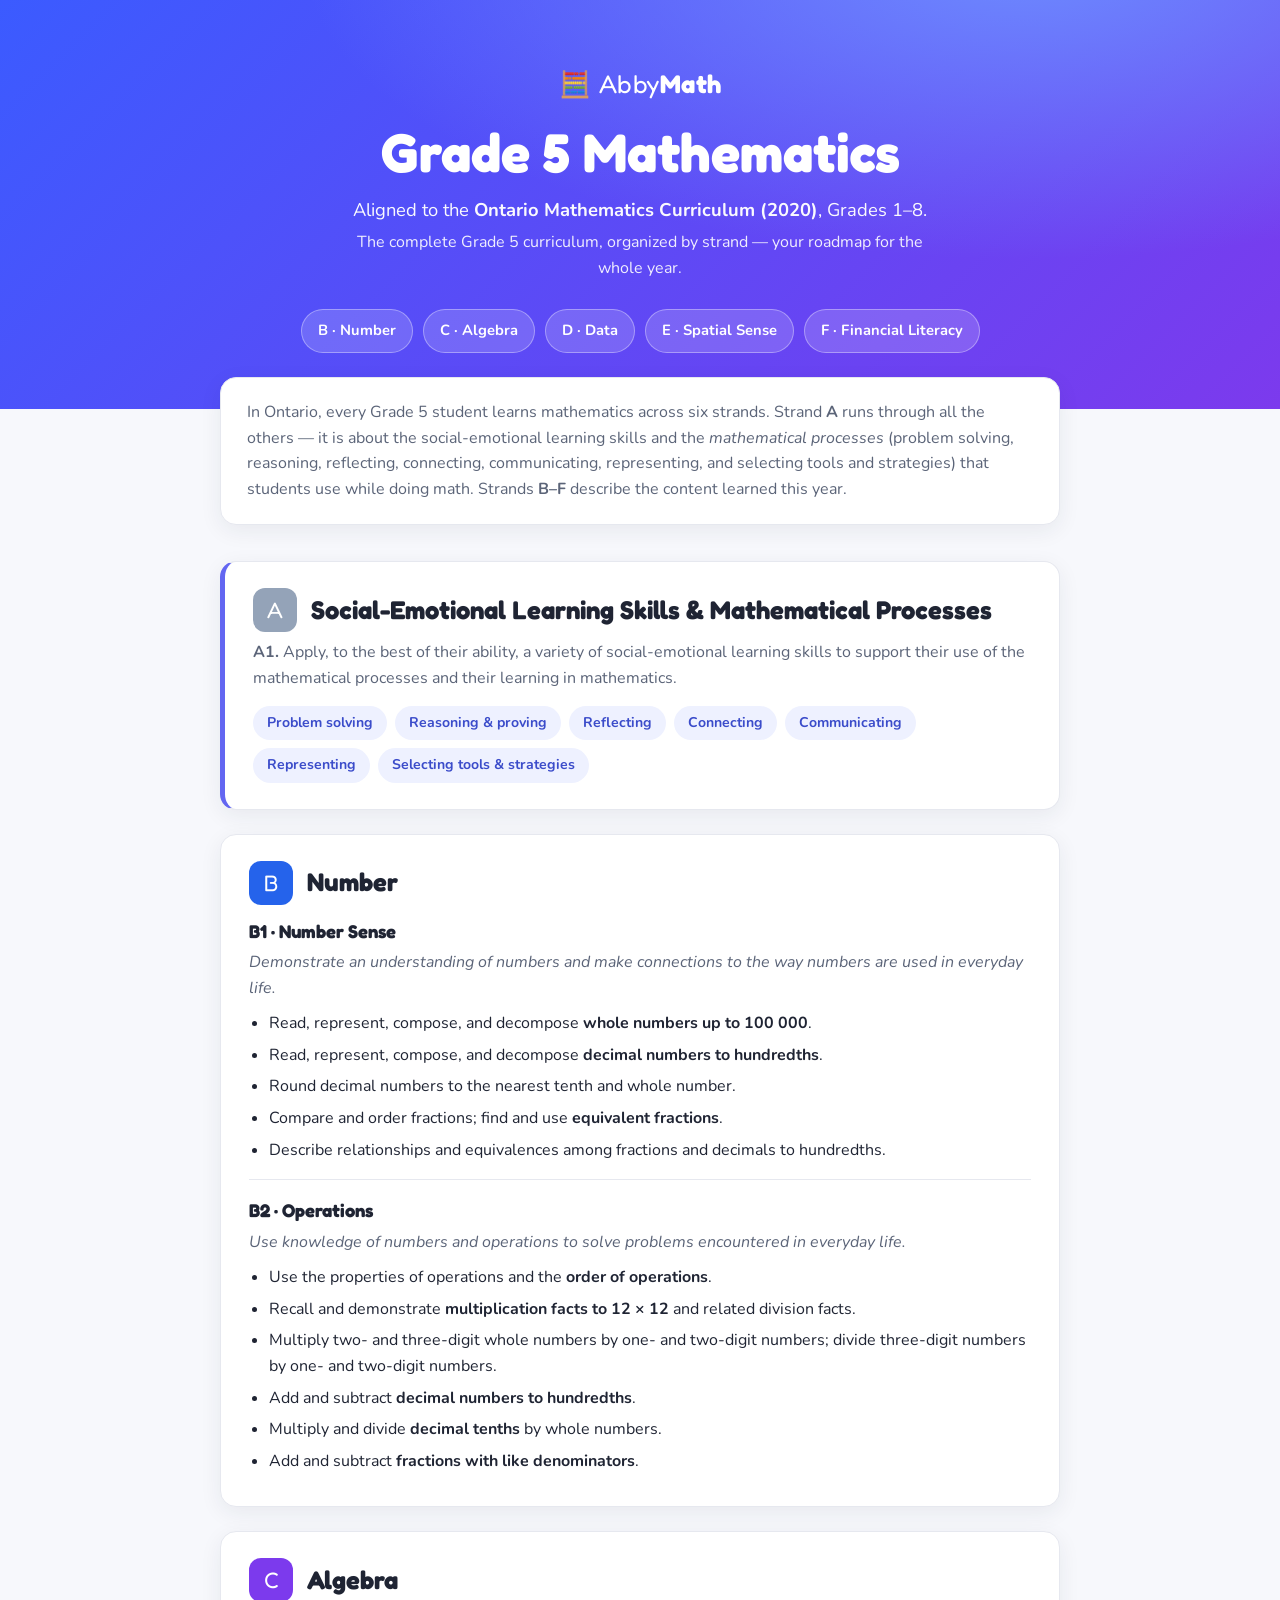
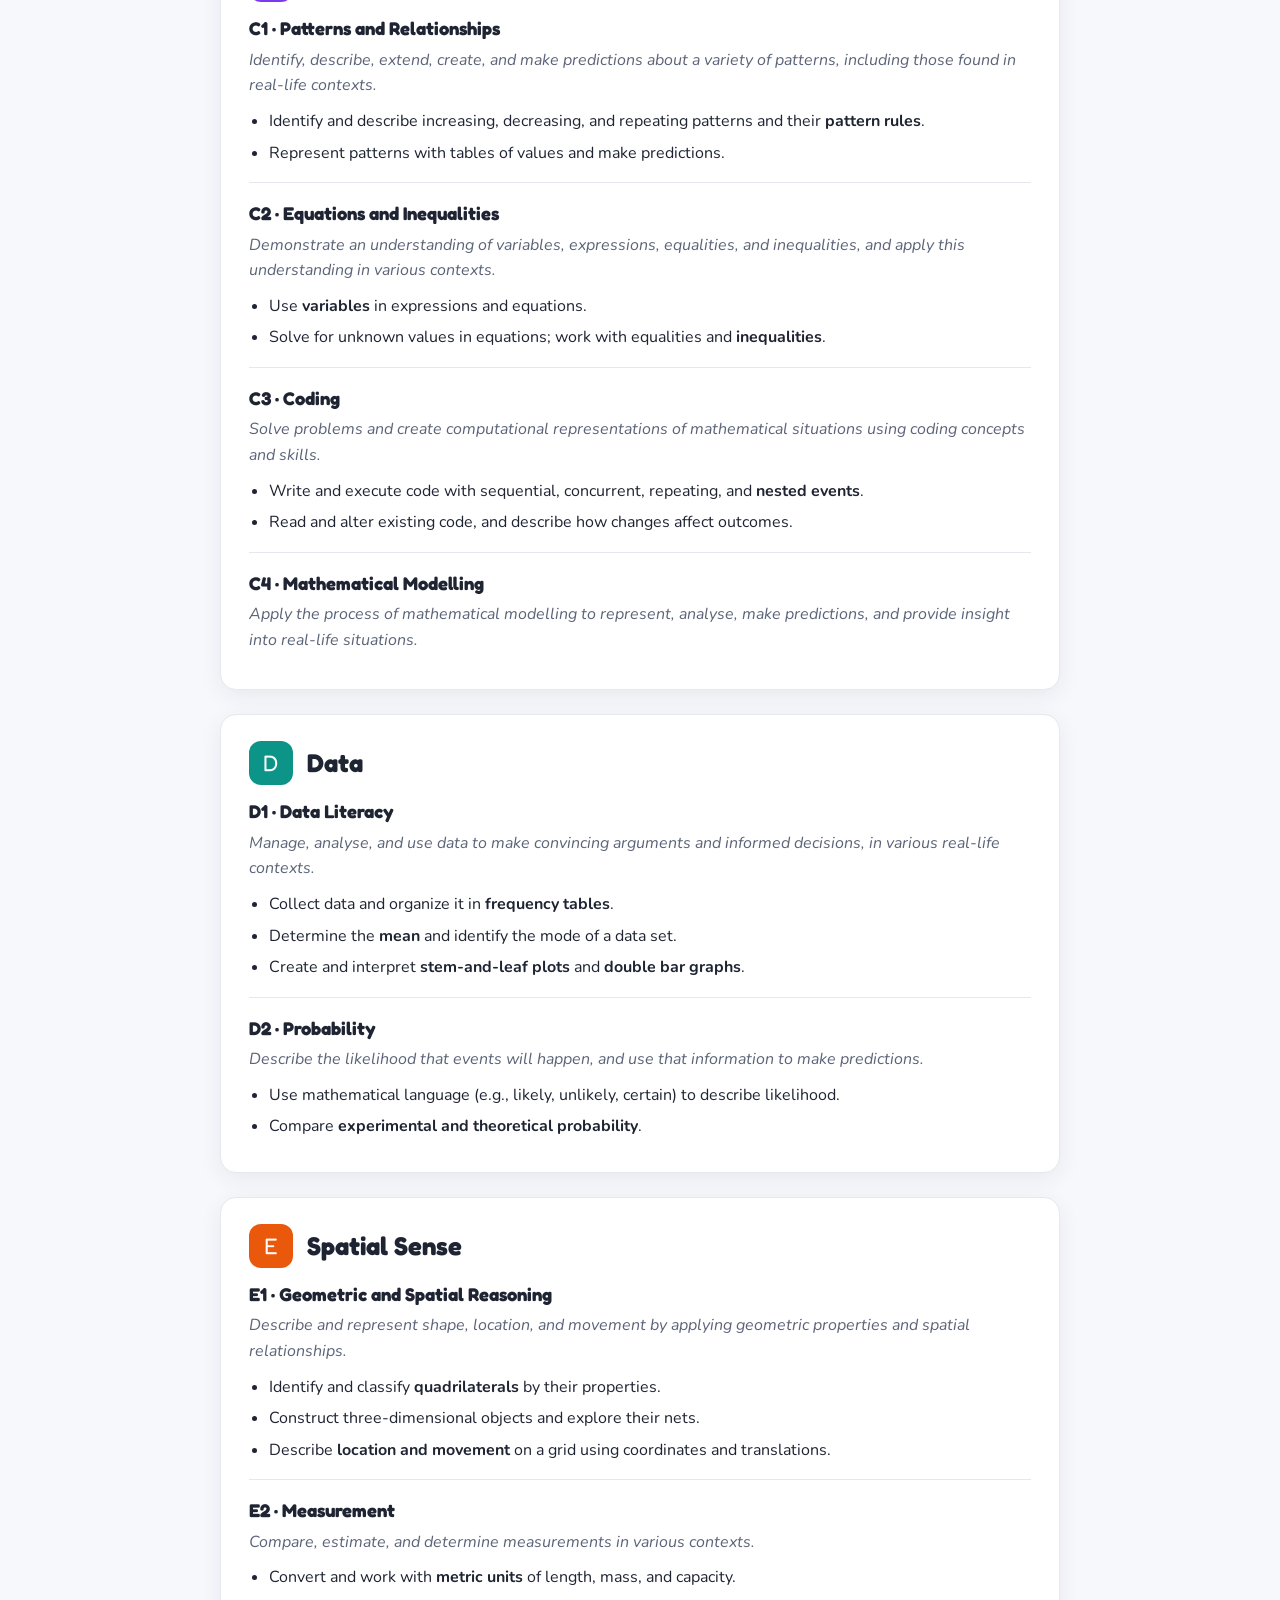
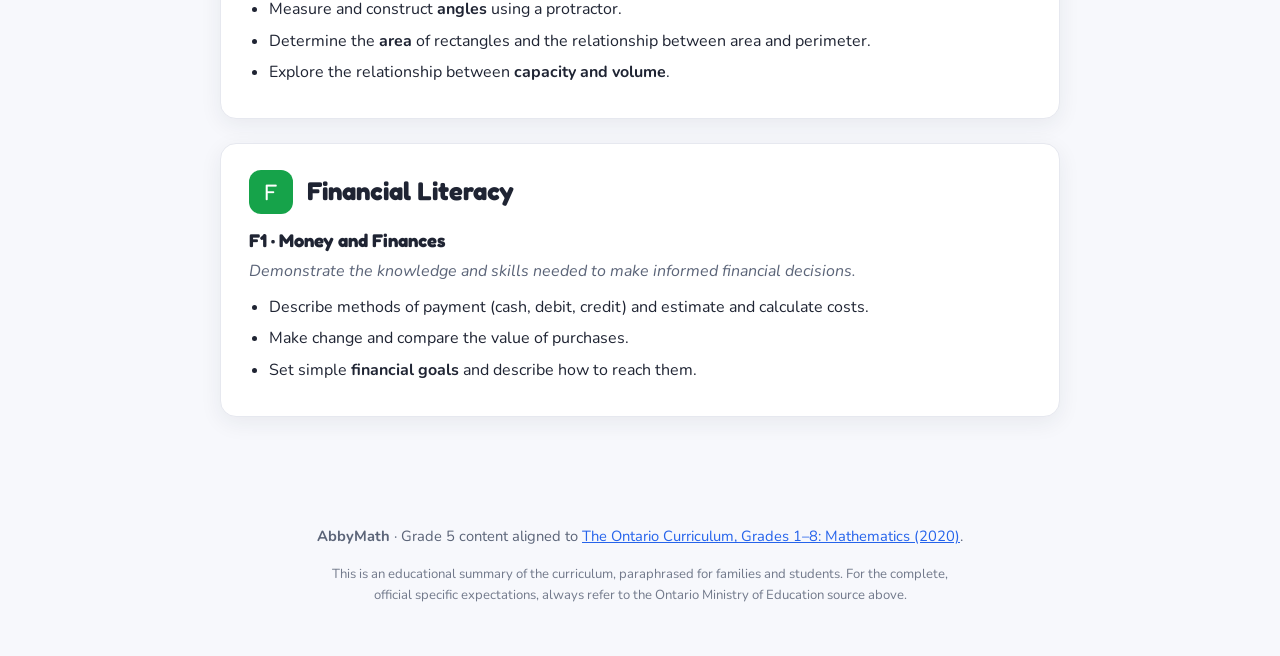
==== index.html @ 1529d81f "AbbyMath: Ontario Grade 5 math curriculum splash page Co-Authored-By: Claude Opus 4.8 <noreply@anthr" ====
<!DOCTYPE html>
<html lang="en">
<head>
  <meta charset="UTF-8" />
  <meta name="viewport" content="width=device-width, initial-scale=1.0" />
  <title>AbbyMath — Ontario Grade 5 Mathematics</title>
  <meta name="description" content="AbbyMath: a Grade 5 math site aligned to the Ontario 2020 Mathematics curriculum. Explore the full curriculum by strand: Number, Algebra, Data, Spatial Sense, and Financial Literacy." />
  <link rel="preconnect" href="https://fonts.googleapis.com" />
  <link rel="preconnect" href="https://fonts.gstatic.com" crossorigin />
  <link href="https://fonts.googleapis.com/css2?family=Fredoka:wght@500;600;700&family=Nunito:wght@400;600;700&display=swap" rel="stylesheet" />
  <link rel="stylesheet" href="styles.css" />
</head>
<body>
  <header class="hero">
    <div class="hero-inner">
      <div class="logo">🧮 <span>Abby<strong>Math</strong></span></div>
      <h1>Grade 5 Mathematics</h1>
      <p class="tagline">Aligned to the <strong>Ontario Mathematics Curriculum (2020)</strong>, Grades 1–8.</p>
      <p class="subtag">The complete Grade 5 curriculum, organized by strand — your roadmap for the whole year.</p>
      <nav class="strand-nav" aria-label="Curriculum strands">
        <a href="#strand-b">B · Number</a>
        <a href="#strand-c">C · Algebra</a>
        <a href="#strand-d">D · Data</a>
        <a href="#strand-e">E · Spatial Sense</a>
        <a href="#strand-f">F · Financial Literacy</a>
      </nav>
    </div>
  </header>

  <main class="container">
    <section class="intro">
      <p>
        In Ontario, every Grade 5 student learns mathematics across six strands. Strand <strong>A</strong>
        runs through all the others — it is about the social-emotional learning skills and the
        <em>mathematical processes</em> (problem solving, reasoning, reflecting, connecting, communicating,
        representing, and selecting tools and strategies) that students use while doing math. Strands
        <strong>B–F</strong> describe the content learned this year.
      </p>
    </section>

    <!-- Strand A -->
    <section class="strand strand-a" id="strand-a">
      <div class="strand-head">
        <span class="badge">A</span>
        <h2>Social-Emotional Learning Skills &amp; Mathematical Processes</h2>
      </div>
      <p class="strand-overview">
        <strong>A1.</strong> Apply, to the best of their ability, a variety of social-emotional learning skills
        to support their use of the mathematical processes and their learning in mathematics.
      </p>
      <ul class="chips">
        <li>Problem solving</li>
        <li>Reasoning &amp; proving</li>
        <li>Reflecting</li>
        <li>Connecting</li>
        <li>Communicating</li>
        <li>Representing</li>
        <li>Selecting tools &amp; strategies</li>
      </ul>
    </section>

    <!-- Strand B: Number -->
    <section class="strand" id="strand-b">
      <div class="strand-head">
        <span class="badge badge-b">B</span>
        <h2>Number</h2>
      </div>

      <article class="substrand">
        <h3>B1 · Number Sense</h3>
        <p class="overall">Demonstrate an understanding of numbers and make connections to the way numbers are used in everyday life.</p>
        <ul>
          <li>Read, represent, compose, and decompose <strong>whole numbers up to 100&nbsp;000</strong>.</li>
          <li>Read, represent, compose, and decompose <strong>decimal numbers to hundredths</strong>.</li>
          <li>Round decimal numbers to the nearest tenth and whole number.</li>
          <li>Compare and order fractions; find and use <strong>equivalent fractions</strong>.</li>
          <li>Describe relationships and equivalences among fractions and decimals to hundredths.</li>
        </ul>
      </article>

      <article class="substrand">
        <h3>B2 · Operations</h3>
        <p class="overall">Use knowledge of numbers and operations to solve problems encountered in everyday life.</p>
        <ul>
          <li>Use the properties of operations and the <strong>order of operations</strong>.</li>
          <li>Recall and demonstrate <strong>multiplication facts to 12 × 12</strong> and related division facts.</li>
          <li>Multiply two- and three-digit whole numbers by one- and two-digit numbers; divide three-digit numbers by one- and two-digit numbers.</li>
          <li>Add and subtract <strong>decimal numbers to hundredths</strong>.</li>
          <li>Multiply and divide <strong>decimal tenths</strong> by whole numbers.</li>
          <li>Add and subtract <strong>fractions with like denominators</strong>.</li>
        </ul>
      </article>
    </section>

    <!-- Strand C: Algebra -->
    <section class="strand" id="strand-c">
      <div class="strand-head">
        <span class="badge badge-c">C</span>
        <h2>Algebra</h2>
      </div>

      <article class="substrand">
        <h3>C1 · Patterns and Relationships</h3>
        <p class="overall">Identify, describe, extend, create, and make predictions about a variety of patterns, including those found in real-life contexts.</p>
        <ul>
          <li>Identify and describe increasing, decreasing, and repeating patterns and their <strong>pattern rules</strong>.</li>
          <li>Represent patterns with tables of values and make predictions.</li>
        </ul>
      </article>

      <article class="substrand">
        <h3>C2 · Equations and Inequalities</h3>
        <p class="overall">Demonstrate an understanding of variables, expressions, equalities, and inequalities, and apply this understanding in various contexts.</p>
        <ul>
          <li>Use <strong>variables</strong> in expressions and equations.</li>
          <li>Solve for unknown values in equations; work with equalities and <strong>inequalities</strong>.</li>
        </ul>
      </article>

      <article class="substrand">
        <h3>C3 · Coding</h3>
        <p class="overall">Solve problems and create computational representations of mathematical situations using coding concepts and skills.</p>
        <ul>
          <li>Write and execute code with sequential, concurrent, repeating, and <strong>nested events</strong>.</li>
          <li>Read and alter existing code, and describe how changes affect outcomes.</li>
        </ul>
      </article>

      <article class="substrand">
        <h3>C4 · Mathematical Modelling</h3>
        <p class="overall">Apply the process of mathematical modelling to represent, analyse, make predictions, and provide insight into real-life situations.</p>
      </article>
    </section>

    <!-- Strand D: Data -->
    <section class="strand" id="strand-d">
      <div class="strand-head">
        <span class="badge badge-d">D</span>
        <h2>Data</h2>
      </div>

      <article class="substrand">
        <h3>D1 · Data Literacy</h3>
        <p class="overall">Manage, analyse, and use data to make convincing arguments and informed decisions, in various real-life contexts.</p>
        <ul>
          <li>Collect data and organize it in <strong>frequency tables</strong>.</li>
          <li>Determine the <strong>mean</strong> and identify the mode of a data set.</li>
          <li>Create and interpret <strong>stem-and-leaf plots</strong> and <strong>double bar graphs</strong>.</li>
        </ul>
      </article>

      <article class="substrand">
        <h3>D2 · Probability</h3>
        <p class="overall">Describe the likelihood that events will happen, and use that information to make predictions.</p>
        <ul>
          <li>Use mathematical language (e.g., likely, unlikely, certain) to describe likelihood.</li>
          <li>Compare <strong>experimental and theoretical probability</strong>.</li>
        </ul>
      </article>
    </section>

    <!-- Strand E: Spatial Sense -->
    <section class="strand" id="strand-e">
      <div class="strand-head">
        <span class="badge badge-e">E</span>
        <h2>Spatial Sense</h2>
      </div>

      <article class="substrand">
        <h3>E1 · Geometric and Spatial Reasoning</h3>
        <p class="overall">Describe and represent shape, location, and movement by applying geometric properties and spatial relationships.</p>
        <ul>
          <li>Identify and classify <strong>quadrilaterals</strong> by their properties.</li>
          <li>Construct three-dimensional objects and explore their nets.</li>
          <li>Describe <strong>location and movement</strong> on a grid using coordinates and translations.</li>
        </ul>
      </article>

      <article class="substrand">
        <h3>E2 · Measurement</h3>
        <p class="overall">Compare, estimate, and determine measurements in various contexts.</p>
        <ul>
          <li>Convert and work with <strong>metric units</strong> of length, mass, and capacity.</li>
          <li>Measure and construct <strong>angles</strong> using a protractor.</li>
          <li>Determine the <strong>area</strong> of rectangles and the relationship between area and perimeter.</li>
          <li>Explore the relationship between <strong>capacity and volume</strong>.</li>
        </ul>
      </article>
    </section>

    <!-- Strand F: Financial Literacy -->
    <section class="strand" id="strand-f">
      <div class="strand-head">
        <span class="badge badge-f">F</span>
        <h2>Financial Literacy</h2>
      </div>

      <article class="substrand">
        <h3>F1 · Money and Finances</h3>
        <p class="overall">Demonstrate the knowledge and skills needed to make informed financial decisions.</p>
        <ul>
          <li>Describe methods of payment (cash, debit, credit) and estimate and calculate costs.</li>
          <li>Make change and compare the value of purchases.</li>
          <li>Set simple <strong>financial goals</strong> and describe how to reach them.</li>
        </ul>
      </article>
    </section>
  </main>

  <footer class="site-footer">
    <p>
      <strong>AbbyMath</strong> · Grade 5 content aligned to
      <a href="https://www.dcp.edu.gov.on.ca/en/curriculum/elementary-mathematics" target="_blank" rel="noopener">
        The Ontario Curriculum, Grades 1–8: Mathematics (2020)</a>.
    </p>
    <p class="fineprint">
      This is an educational summary of the curriculum, paraphrased for families and students. For the complete,
      official specific expectations, always refer to the Ontario Ministry of Education source above.
    </p>
  </footer>
</body>
</html>
---- styles.css ----
:root {
  --b: #2563eb;   /* Number   - blue   */
  --c: #7c3aed;   /* Algebra  - violet */
  --d: #0d9488;   /* Data     - teal   */
  --e: #ea580c;   /* Spatial  - orange */
  --f: #16a34a;   /* Finance  - green  */
  --ink: #1f2433;
  --muted: #5b6478;
  --line: #e6e8ef;
  --bg: #f7f8fc;
  --card: #ffffff;
  --shadow: 0 6px 22px rgba(31, 36, 51, 0.07);
}

* { box-sizing: border-box; }

html { scroll-behavior: smooth; }

body {
  margin: 0;
  font-family: "Nunito", system-ui, -apple-system, sans-serif;
  color: var(--ink);
  background: var(--bg);
  line-height: 1.6;
}

/* ---------- Hero ---------- */
.hero {
  background: radial-gradient(1200px 500px at 80% -10%, #6d8bff 0%, transparent 60%),
              linear-gradient(135deg, #3b5bff 0%, #7c3aed 100%);
  color: #fff;
  padding: 64px 20px 56px;
  text-align: center;
}
.hero-inner { max-width: 820px; margin: 0 auto; }
.logo {
  font-family: "Fredoka", sans-serif;
  font-size: 1.6rem;
  letter-spacing: 0.5px;
  margin-bottom: 18px;
}
.logo span strong { font-weight: 700; }
.hero h1 {
  font-family: "Fredoka", sans-serif;
  font-size: clamp(2.2rem, 6vw, 3.4rem);
  margin: 0 0 12px;
  line-height: 1.1;
}
.tagline { font-size: 1.15rem; margin: 0 0 6px; opacity: 0.97; }
.subtag { font-size: 1rem; margin: 0 auto 28px; max-width: 600px; opacity: 0.9; }

.strand-nav {
  display: flex;
  flex-wrap: wrap;
  gap: 10px;
  justify-content: center;
}
.strand-nav a {
  background: rgba(255, 255, 255, 0.16);
  border: 1px solid rgba(255, 255, 255, 0.35);
  color: #fff;
  text-decoration: none;
  padding: 9px 16px;
  border-radius: 999px;
  font-weight: 700;
  font-size: 0.92rem;
  transition: background 0.15s, transform 0.15s;
}
.strand-nav a:hover { background: rgba(255, 255, 255, 0.3); transform: translateY(-2px); }

/* ---------- Layout ---------- */
.container { max-width: 880px; margin: 0 auto; padding: 0 20px 40px; }

.intro {
  background: var(--card);
  border: 1px solid var(--line);
  border-radius: 16px;
  padding: 22px 26px;
  margin: -32px auto 36px;
  box-shadow: var(--shadow);
  position: relative;
}
.intro p { margin: 0; color: var(--muted); }

/* ---------- Strand cards ---------- */
.strand {
  background: var(--card);
  border: 1px solid var(--line);
  border-radius: 16px;
  padding: 26px 28px;
  margin-bottom: 24px;
  box-shadow: var(--shadow);
  scroll-margin-top: 20px;
}
.strand-head { display: flex; align-items: center; gap: 14px; margin-bottom: 8px; }
.strand-head h2 {
  font-family: "Fredoka", sans-serif;
  font-size: 1.6rem;
  margin: 0;
}
.badge {
  flex: 0 0 auto;
  width: 44px; height: 44px;
  display: grid; place-items: center;
  border-radius: 12px;
  font-family: "Fredoka", sans-serif;
  font-size: 1.4rem;
  color: #fff;
  background: #94a3b8;
}
.badge-b { background: var(--b); }
.badge-c { background: var(--c); }
.badge-d { background: var(--d); }
.badge-e { background: var(--e); }
.badge-f { background: var(--f); }

.strand-overview { color: var(--muted); margin: 6px 0 14px; }

.substrand {
  border-top: 1px solid var(--line);
  padding-top: 16px;
  margin-top: 16px;
}
.substrand:first-of-type { border-top: none; padding-top: 4px; margin-top: 8px; }
.substrand h3 {
  font-family: "Fredoka", sans-serif;
  font-size: 1.15rem;
  margin: 0 0 4px;
  color: var(--ink);
}
.substrand .overall { color: var(--muted); font-style: italic; margin: 0 0 10px; }
.substrand ul { margin: 0; padding-left: 20px; }
.substrand li { margin-bottom: 6px; }

/* SEL chips */
.chips { list-style: none; display: flex; flex-wrap: wrap; gap: 8px; padding: 0; margin: 12px 0 0; }
.chips li {
  background: #eef1ff;
  color: #3b4cca;
  border-radius: 999px;
  padding: 6px 14px;
  font-weight: 700;
  font-size: 0.88rem;
}
.strand-a { border-left: 5px solid #6366f1; }

/* ---------- Footer ---------- */
.site-footer {
  text-align: center;
  padding: 30px 20px 50px;
  color: var(--muted);
  font-size: 0.92rem;
}
.site-footer a { color: var(--b); }
.fineprint { font-size: 0.82rem; max-width: 620px; margin: 8px auto 0; opacity: 0.85; }

@media (max-width: 560px) {
  .strand, .intro { padding: 20px; }
  .strand-head h2 { font-size: 1.35rem; }
}
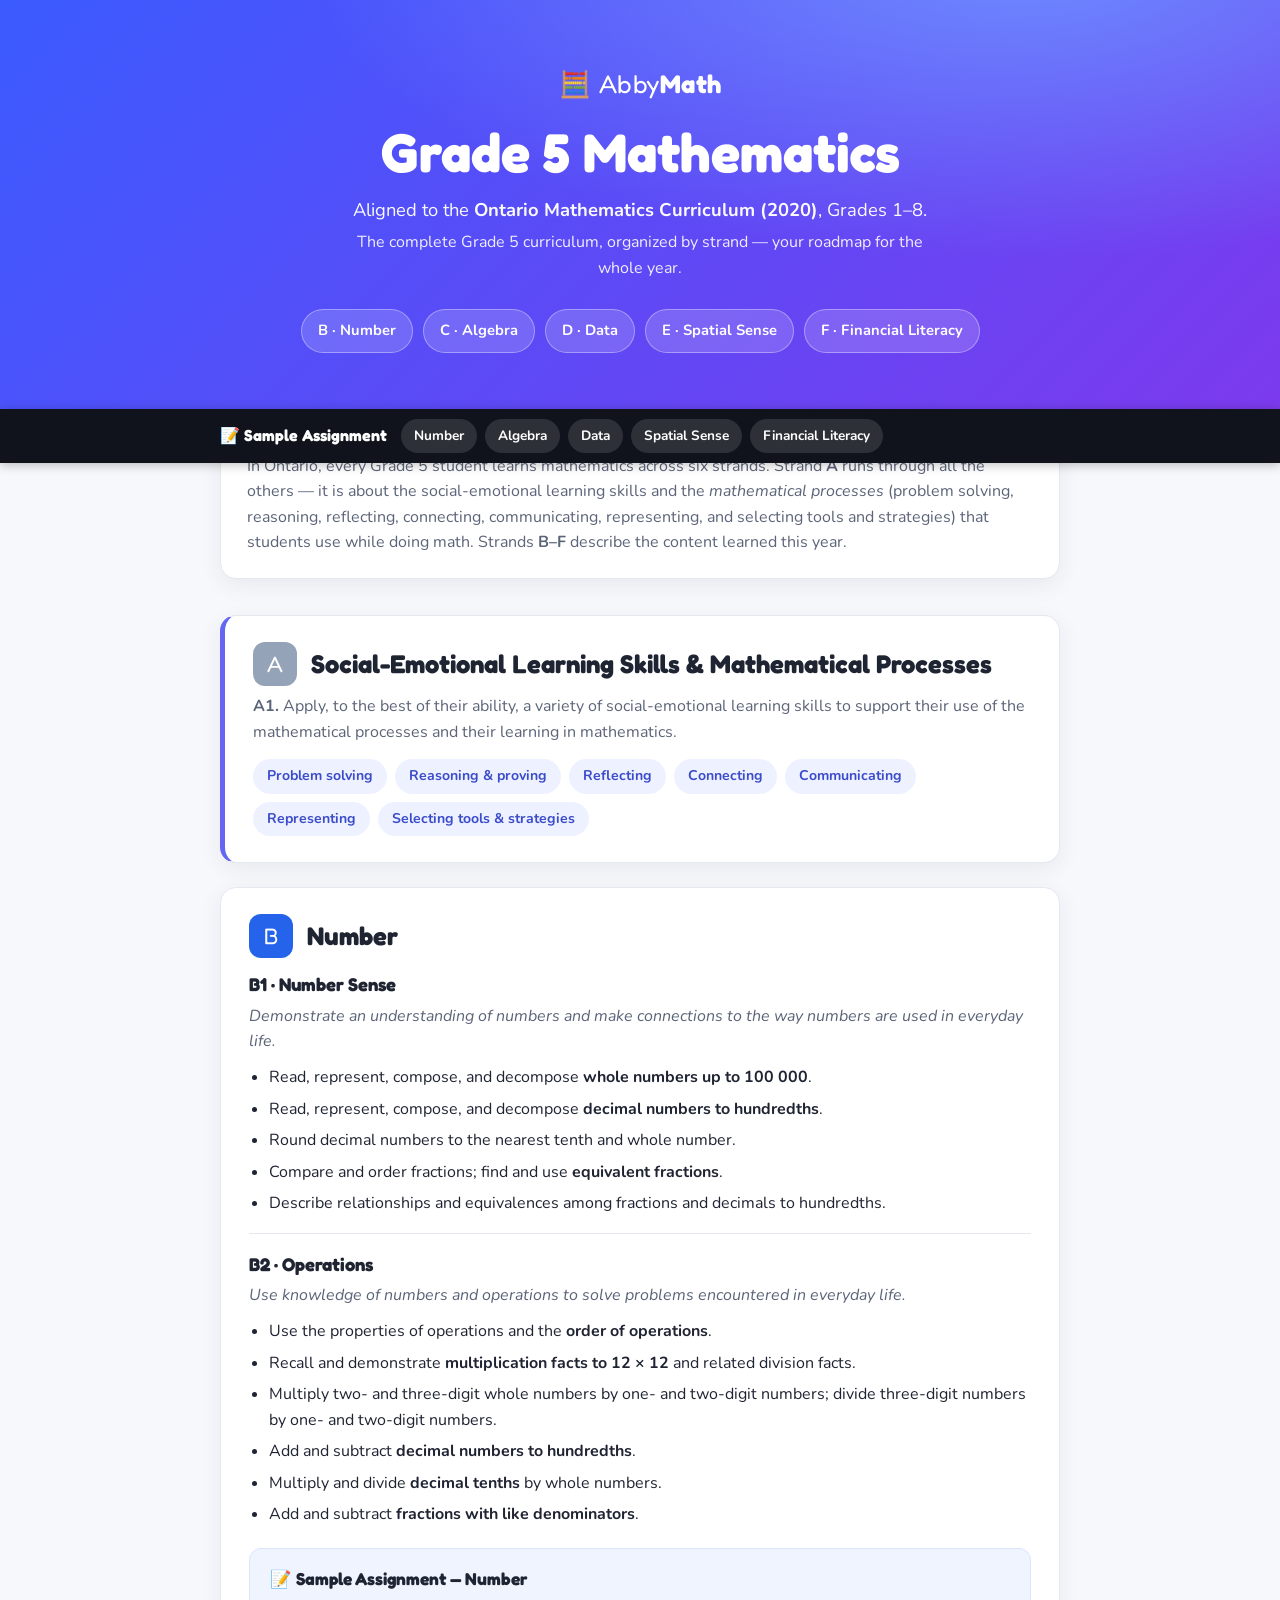
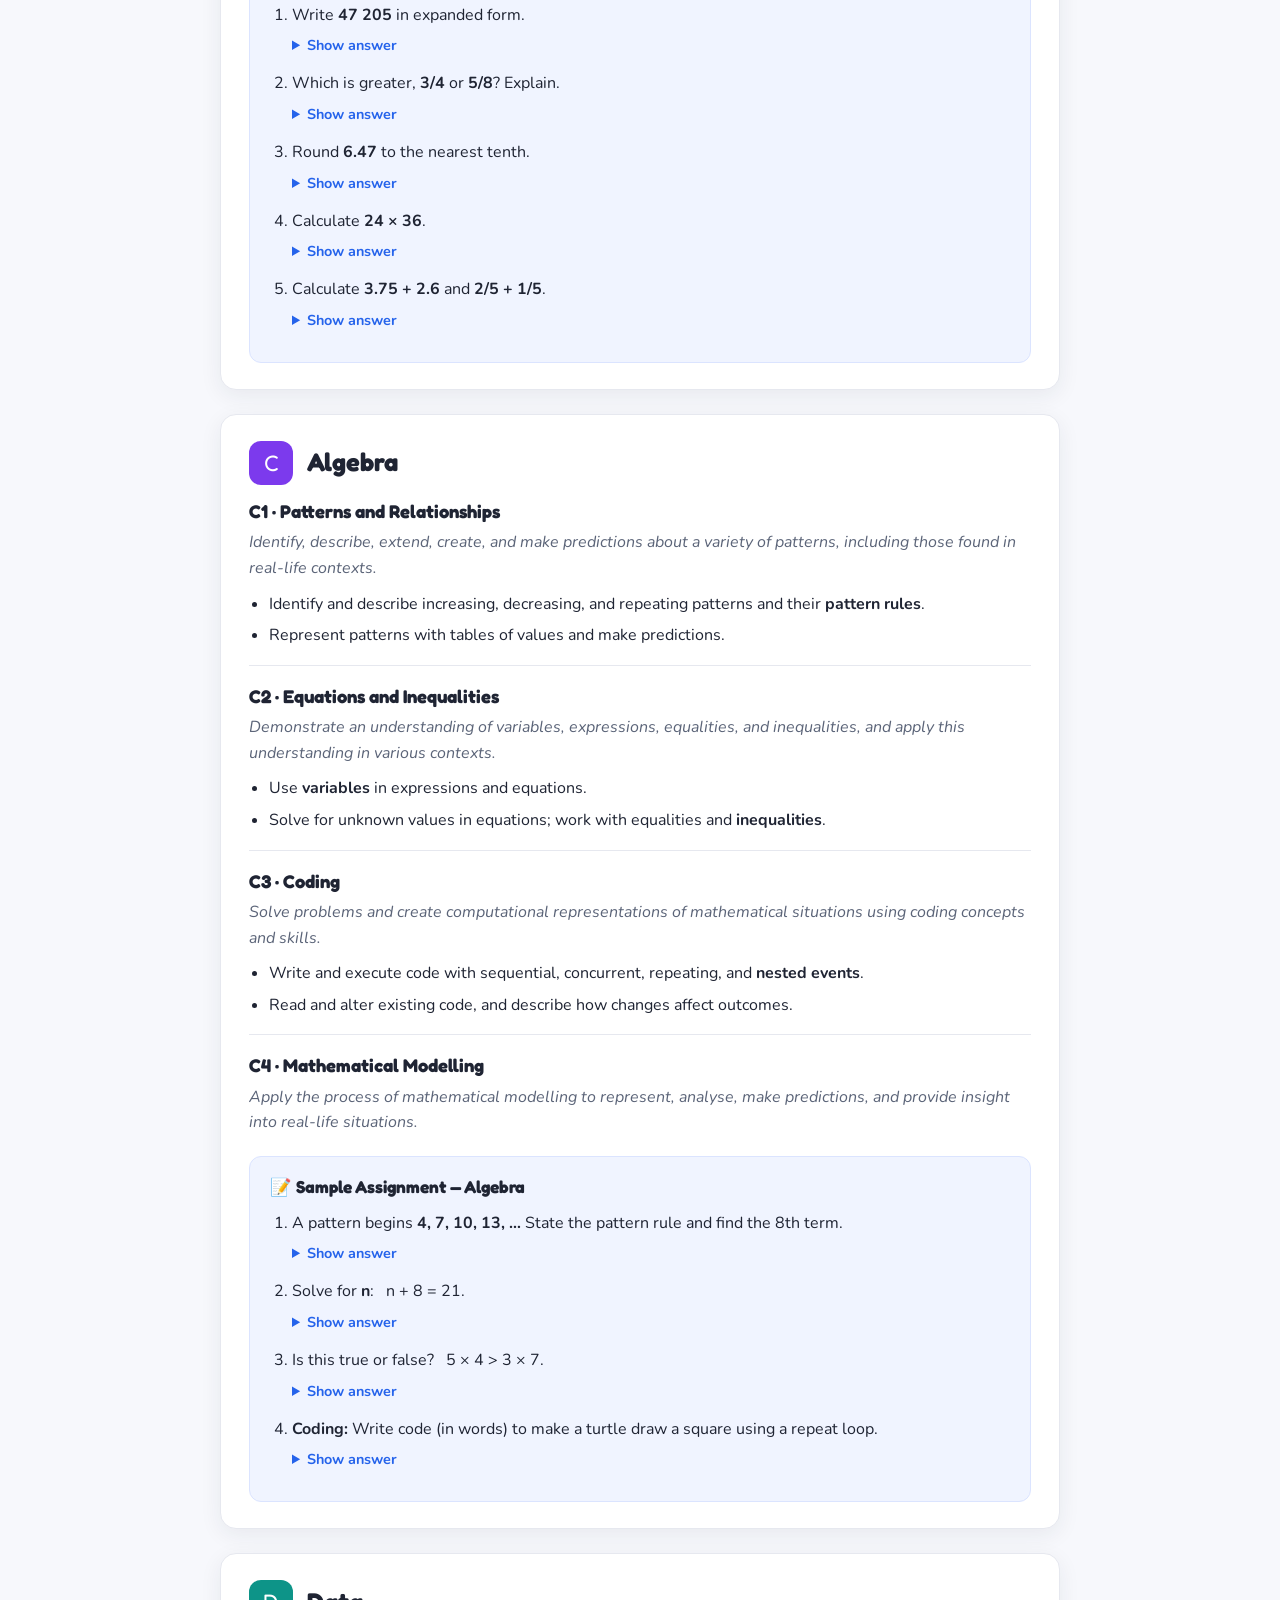
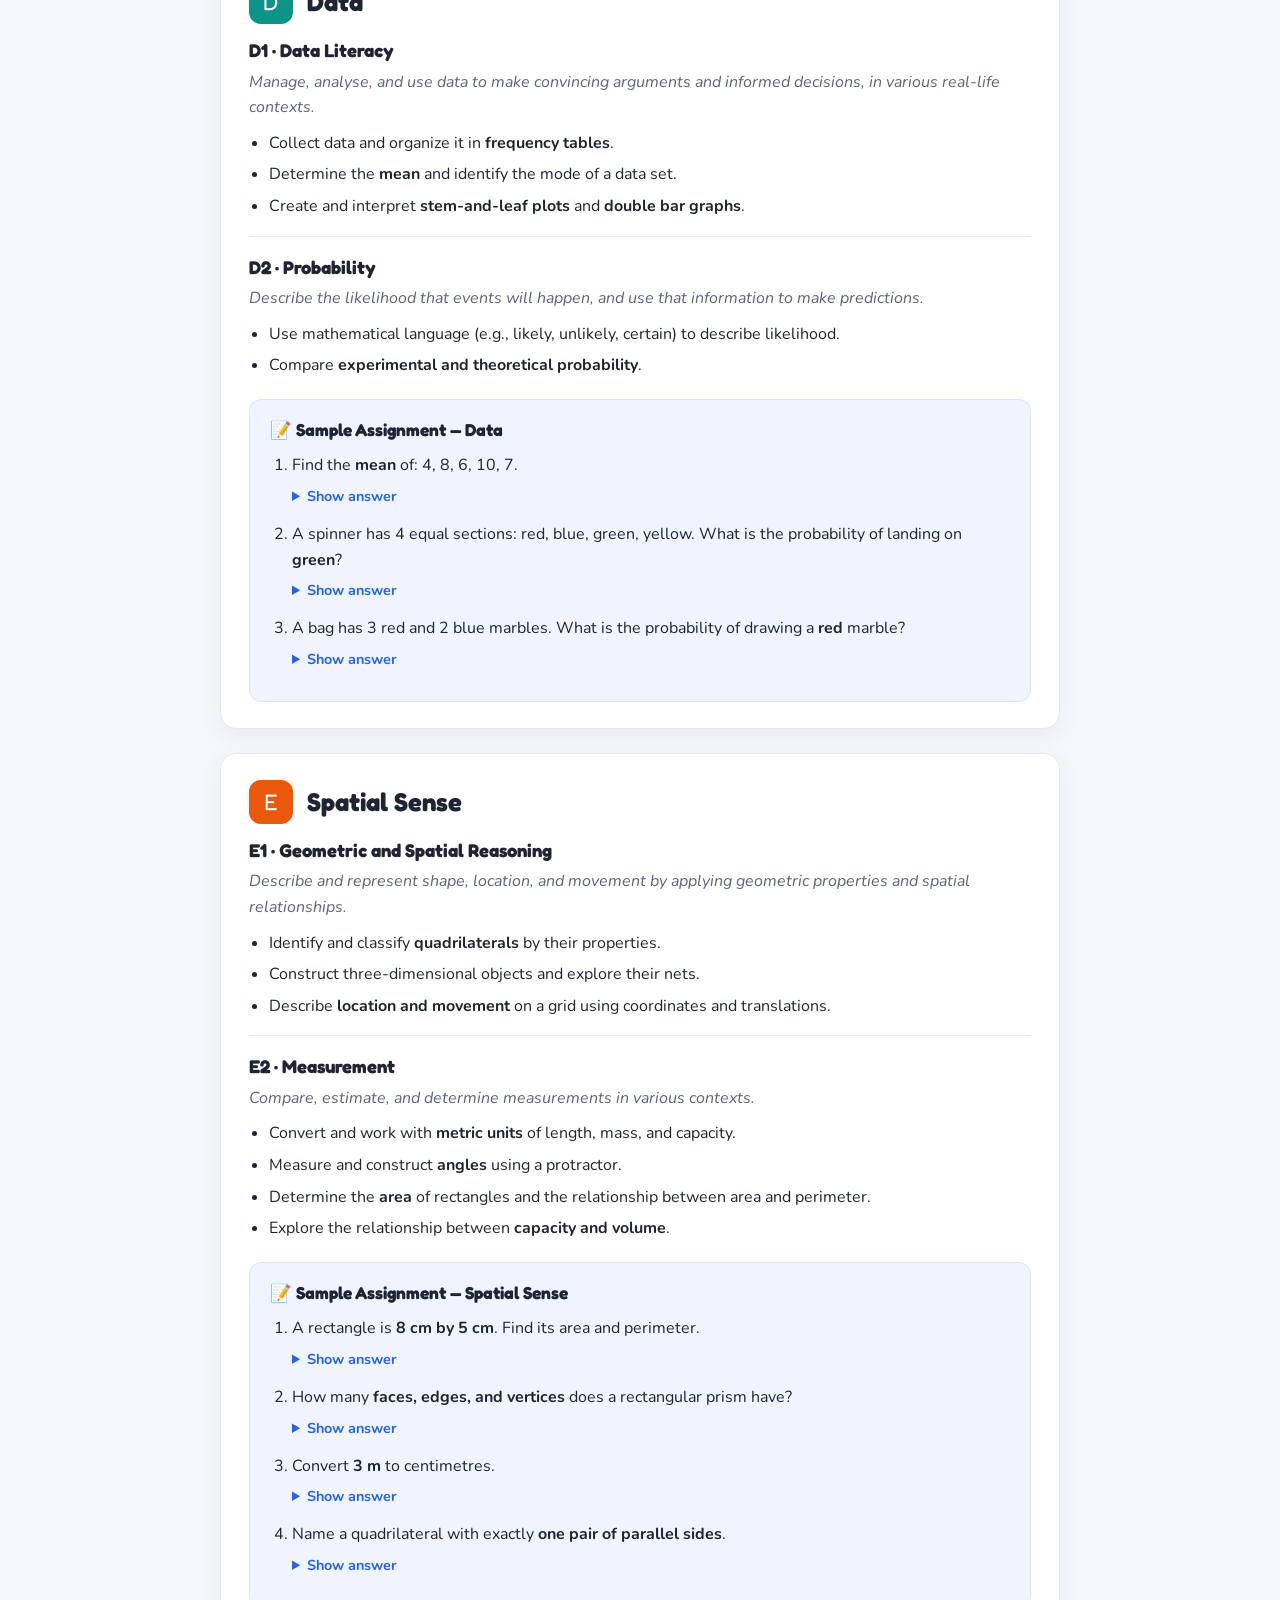
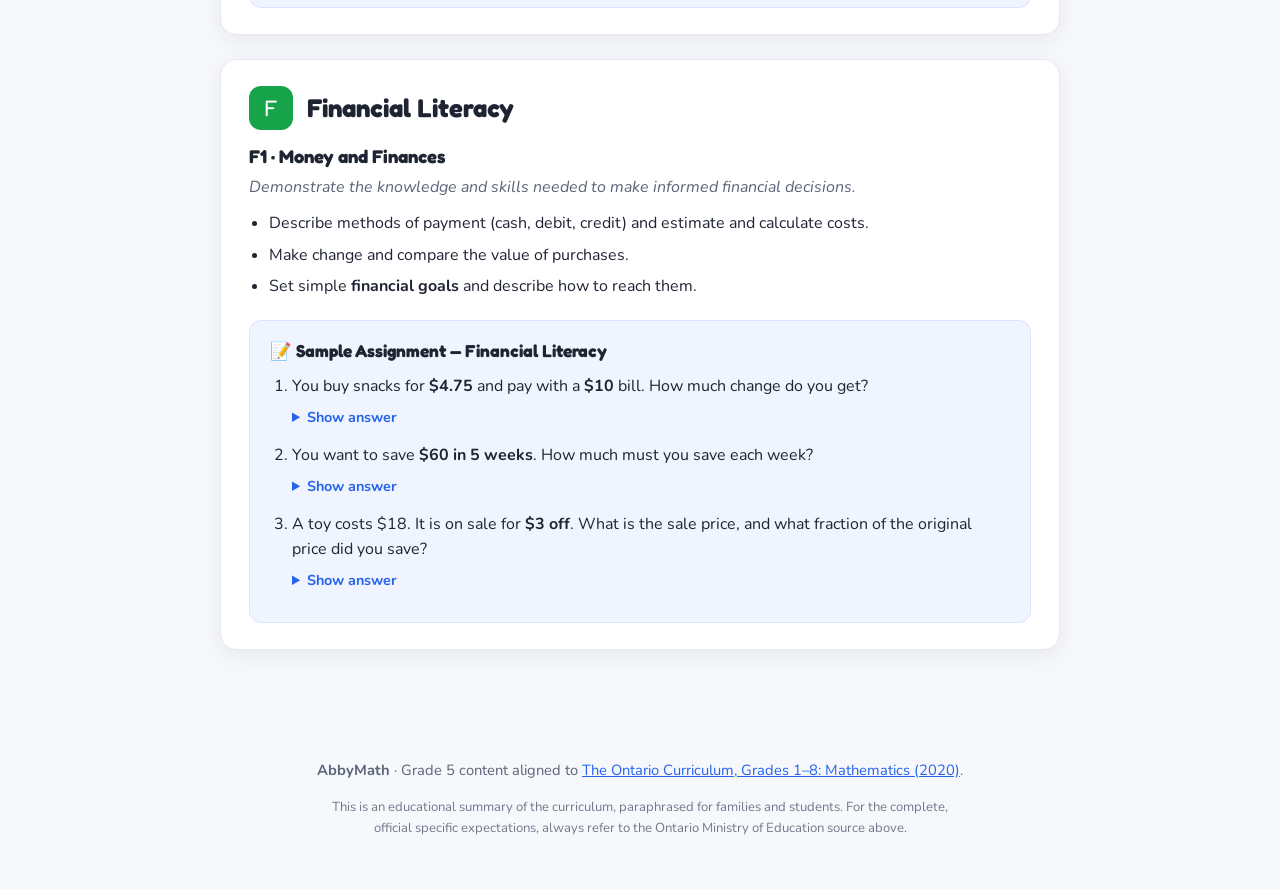
==== commit 1d4f1a3e: "Add sticky Sample Assignment bar + per-strand practice questions Co-Authored-By: Claude Opus 4.8 <no" ====
--- a/index.html
+++ b/index.html
@@ -27,6 +27,19 @@
     </div>
   </header>
 
+  <div class="assignment-bar" id="assignment">
+    <div class="assignment-inner">
+      <span class="assignment-label">📝 Sample Assignment</span>
+      <div class="assignment-links">
+        <a href="#q-b">Number</a>
+        <a href="#q-c">Algebra</a>
+        <a href="#q-d">Data</a>
+        <a href="#q-e">Spatial Sense</a>
+        <a href="#q-f">Financial Literacy</a>
+      </div>
+    </div>
+  </div>
+
   <main class="container">
     <section class="intro">
       <p>
@@ -90,6 +103,27 @@
           <li>Add and subtract <strong>fractions with like denominators</strong>.</li>
         </ul>
       </article>
+
+      <div class="questions" id="q-b">
+        <h4 class="q-title">📝 Sample Assignment — Number</h4>
+        <ol class="q-list">
+          <li>Write <strong>47&nbsp;205</strong> in expanded form.
+            <details><summary>Show answer</summary><p>40&nbsp;000 + 7&nbsp;000 + 200 + 0 + 5</p></details>
+          </li>
+          <li>Which is greater, <strong>3/4</strong> or <strong>5/8</strong>? Explain.
+            <details><summary>Show answer</summary><p>3/4 = 6/8, and 6/8 &gt; 5/8, so <strong>3/4 is greater</strong>.</p></details>
+          </li>
+          <li>Round <strong>6.47</strong> to the nearest tenth.
+            <details><summary>Show answer</summary><p>6.5 (the hundredths digit 7 rounds the tenths up).</p></details>
+          </li>
+          <li>Calculate <strong>24 × 36</strong>.
+            <details><summary>Show answer</summary><p>864</p></details>
+          </li>
+          <li>Calculate <strong>3.75 + 2.6</strong> and <strong>2/5 + 1/5</strong>.
+            <details><summary>Show answer</summary><p>3.75 + 2.6 = <strong>6.35</strong>; 2/5 + 1/5 = <strong>3/5</strong>.</p></details>
+          </li>
+        </ol>
+      </div>
     </section>
 
     <!-- Strand C: Algebra -->
@@ -130,6 +164,24 @@
         <h3>C4 · Mathematical Modelling</h3>
         <p class="overall">Apply the process of mathematical modelling to represent, analyse, make predictions, and provide insight into real-life situations.</p>
       </article>
+
+      <div class="questions" id="q-c">
+        <h4 class="q-title">📝 Sample Assignment — Algebra</h4>
+        <ol class="q-list">
+          <li>A pattern begins <strong>4, 7, 10, 13, …</strong> State the pattern rule and find the 8th term.
+            <details><summary>Show answer</summary><p>Rule: start at 4 and add 3 each time. 8th term = 4 + 7 × 3 = <strong>25</strong>.</p></details>
+          </li>
+          <li>Solve for <strong>n</strong>: &nbsp; n + 8 = 21.
+            <details><summary>Show answer</summary><p>n = 21 − 8 = <strong>13</strong>.</p></details>
+          </li>
+          <li>Is this true or false? &nbsp; 5 × 4 &gt; 3 × 7.
+            <details><summary>Show answer</summary><p>20 &gt; 21 is <strong>false</strong>.</p></details>
+          </li>
+          <li><strong>Coding:</strong> Write code (in words) to make a turtle draw a square using a repeat loop.
+            <details><summary>Show answer</summary><p>repeat 4 times { move forward 50 steps; turn right 90° }</p></details>
+          </li>
+        </ol>
+      </div>
     </section>
 
     <!-- Strand D: Data -->
@@ -157,6 +209,21 @@
           <li>Compare <strong>experimental and theoretical probability</strong>.</li>
         </ul>
       </article>
+
+      <div class="questions" id="q-d">
+        <h4 class="q-title">📝 Sample Assignment — Data</h4>
+        <ol class="q-list">
+          <li>Find the <strong>mean</strong> of: 4, 8, 6, 10, 7.
+            <details><summary>Show answer</summary><p>(4 + 8 + 6 + 10 + 7) ÷ 5 = 35 ÷ 5 = <strong>7</strong>.</p></details>
+          </li>
+          <li>A spinner has 4 equal sections: red, blue, green, yellow. What is the probability of landing on <strong>green</strong>?
+            <details><summary>Show answer</summary><p>1 out of 4, or <strong>1/4</strong>.</p></details>
+          </li>
+          <li>A bag has 3 red and 2 blue marbles. What is the probability of drawing a <strong>red</strong> marble?
+            <details><summary>Show answer</summary><p>3 out of 5, or <strong>3/5</strong>.</p></details>
+          </li>
+        </ol>
+      </div>
     </section>
 
     <!-- Strand E: Spatial Sense -->
@@ -186,6 +253,24 @@
           <li>Explore the relationship between <strong>capacity and volume</strong>.</li>
         </ul>
       </article>
+
+      <div class="questions" id="q-e">
+        <h4 class="q-title">📝 Sample Assignment — Spatial Sense</h4>
+        <ol class="q-list">
+          <li>A rectangle is <strong>8 cm by 5 cm</strong>. Find its area and perimeter.
+            <details><summary>Show answer</summary><p>Area = 8 × 5 = <strong>40 cm²</strong>; Perimeter = 2 × (8 + 5) = <strong>26 cm</strong>.</p></details>
+          </li>
+          <li>How many <strong>faces, edges, and vertices</strong> does a rectangular prism have?
+            <details><summary>Show answer</summary><p>6 faces, 12 edges, 8 vertices.</p></details>
+          </li>
+          <li>Convert <strong>3 m</strong> to centimetres.
+            <details><summary>Show answer</summary><p>3 × 100 = <strong>300 cm</strong>.</p></details>
+          </li>
+          <li>Name a quadrilateral with exactly <strong>one pair of parallel sides</strong>.
+            <details><summary>Show answer</summary><p>A <strong>trapezoid</strong>.</p></details>
+          </li>
+        </ol>
+      </div>
     </section>
 
     <!-- Strand F: Financial Literacy -->
@@ -204,6 +289,21 @@
           <li>Set simple <strong>financial goals</strong> and describe how to reach them.</li>
         </ul>
       </article>
+
+      <div class="questions" id="q-f">
+        <h4 class="q-title">📝 Sample Assignment — Financial Literacy</h4>
+        <ol class="q-list">
+          <li>You buy snacks for <strong>$4.75</strong> and pay with a <strong>$10</strong> bill. How much change do you get?
+            <details><summary>Show answer</summary><p>$10.00 − $4.75 = <strong>$5.25</strong>.</p></details>
+          </li>
+          <li>You want to save <strong>$60 in 5 weeks</strong>. How much must you save each week?
+            <details><summary>Show answer</summary><p>$60 ÷ 5 = <strong>$12 per week</strong>.</p></details>
+          </li>
+          <li>A toy costs $18. It is on sale for <strong>$3 off</strong>. What is the sale price, and what fraction of the original price did you save?
+            <details><summary>Show answer</summary><p>Sale price = $15. You saved 3/18 = <strong>1/6</strong> of the original price.</p></details>
+          </li>
+        </ol>
+      </div>
     </section>
   </main>
 
--- a/styles.css
+++ b/styles.css
@@ -90,7 +90,7 @@
   padding: 26px 28px;
   margin-bottom: 24px;
   box-shadow: var(--shadow);
-  scroll-margin-top: 20px;
+  scroll-margin-top: 70px;
 }
 .strand-head { display: flex; align-items: center; gap: 14px; margin-bottom: 8px; }
 .strand-head h2 {
@@ -154,6 +154,75 @@
 .site-footer a { color: var(--b); }
 .fineprint { font-size: 0.82rem; max-width: 620px; margin: 8px auto 0; opacity: 0.85; }
 
+/* ---------- Sample Assignment bar ---------- */
+.assignment-bar {
+  position: sticky;
+  top: 0;
+  z-index: 50;
+  background: #11131c;
+  color: #fff;
+  box-shadow: 0 2px 10px rgba(0, 0, 0, 0.25);
+}
+.assignment-inner {
+  max-width: 880px;
+  margin: 0 auto;
+  display: flex;
+  align-items: center;
+  gap: 14px;
+  padding: 10px 20px;
+  overflow-x: auto;
+}
+.assignment-label {
+  font-family: "Fredoka", sans-serif;
+  font-weight: 700;
+  white-space: nowrap;
+}
+.assignment-links { display: flex; gap: 8px; }
+.assignment-links a {
+  white-space: nowrap;
+  color: #fff;
+  text-decoration: none;
+  background: rgba(255, 255, 255, 0.12);
+  padding: 6px 13px;
+  border-radius: 999px;
+  font-weight: 700;
+  font-size: 0.85rem;
+  transition: background 0.15s;
+}
+.assignment-links a:hover { background: rgba(255, 255, 255, 0.28); }
+
+/* ---------- Per-section questions ---------- */
+.questions {
+  margin-top: 20px;
+  background: #f0f4ff;
+  border: 1px solid #dbe4ff;
+  border-radius: 12px;
+  padding: 16px 20px;
+  scroll-margin-top: 70px;
+}
+.q-title {
+  font-family: "Fredoka", sans-serif;
+  font-size: 1.08rem;
+  margin: 0 0 10px;
+}
+.q-list { margin: 0; padding-left: 22px; }
+.q-list li { margin-bottom: 14px; }
+.q-list details { margin-top: 6px; }
+.q-list summary {
+  cursor: pointer;
+  color: var(--b);
+  font-weight: 700;
+  font-size: 0.9rem;
+  width: max-content;
+}
+.q-list details p {
+  margin: 8px 0 0;
+  background: #fff;
+  border-left: 3px solid var(--b);
+  padding: 8px 12px;
+  border-radius: 6px;
+}
+
 @media (max-width: 560px) {
   .strand, .intro { padding: 20px; }
   .strand-head h2 { font-size: 1.35rem; }
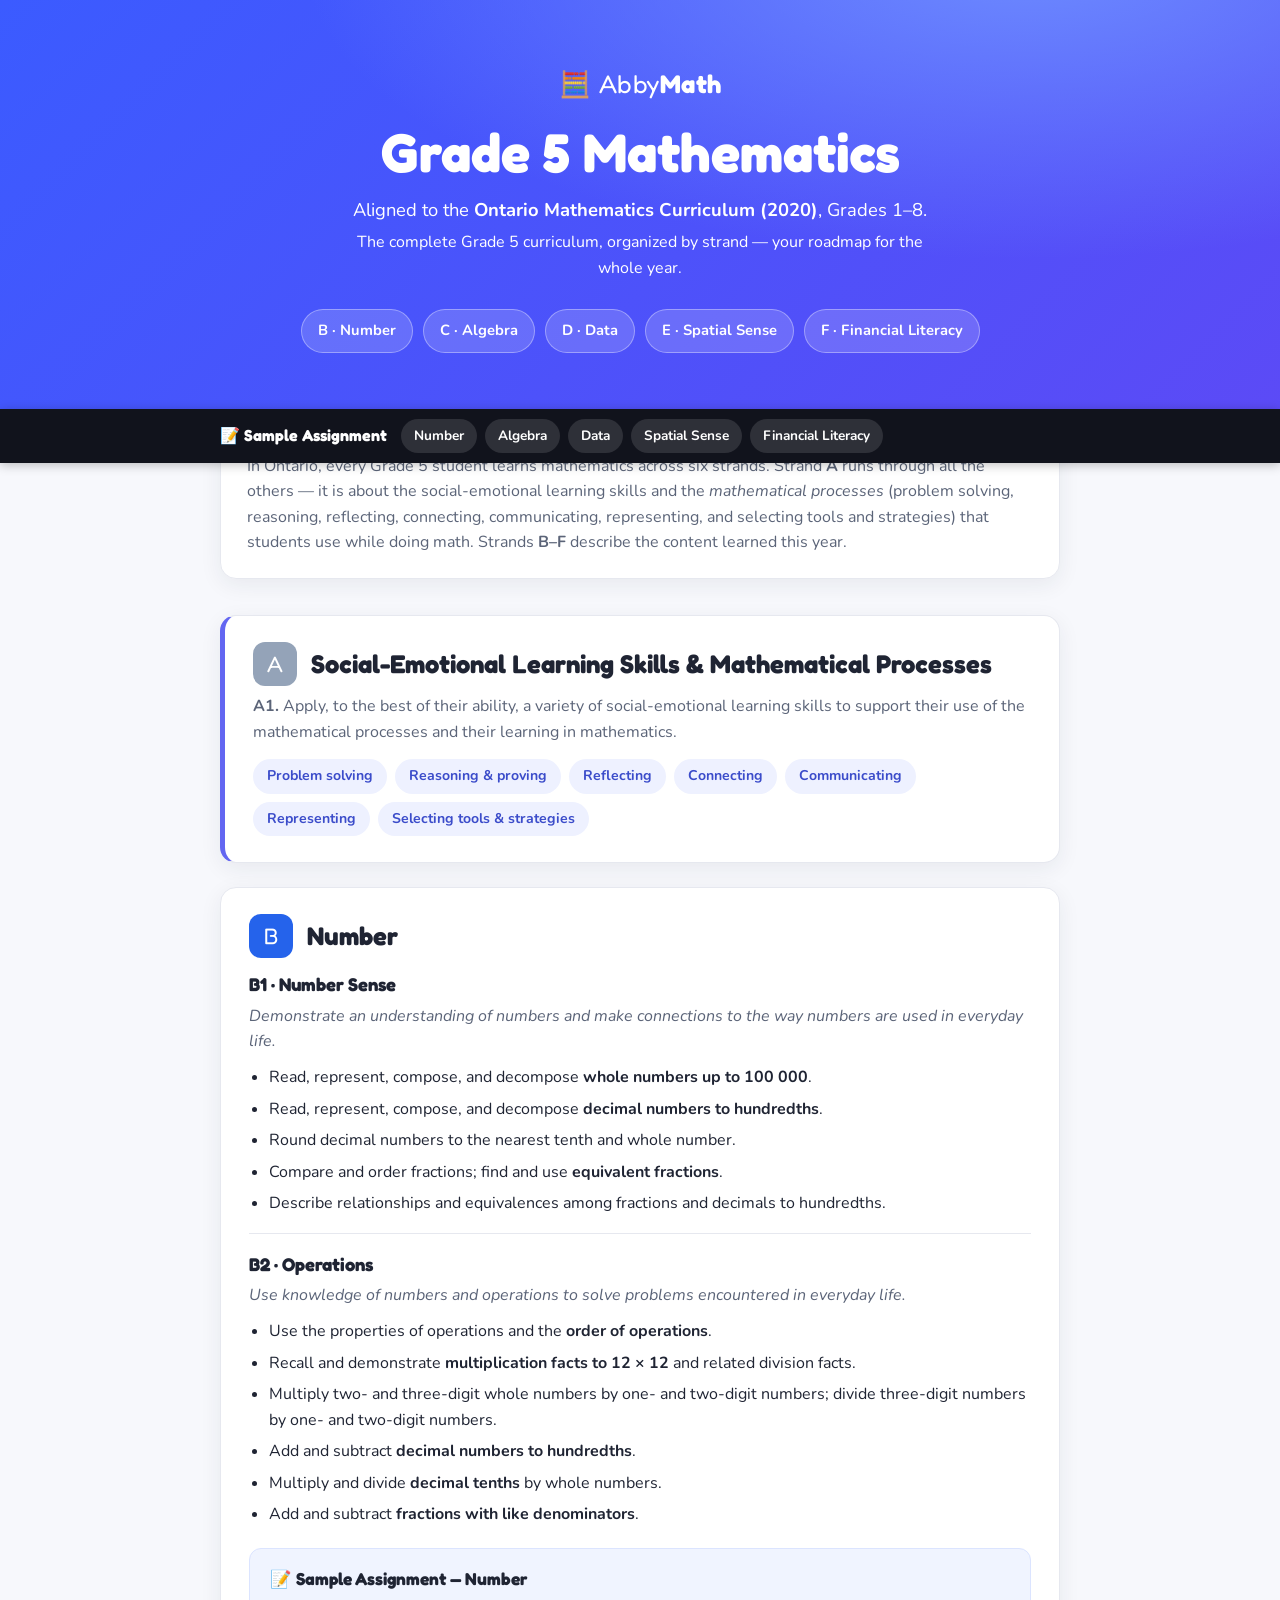
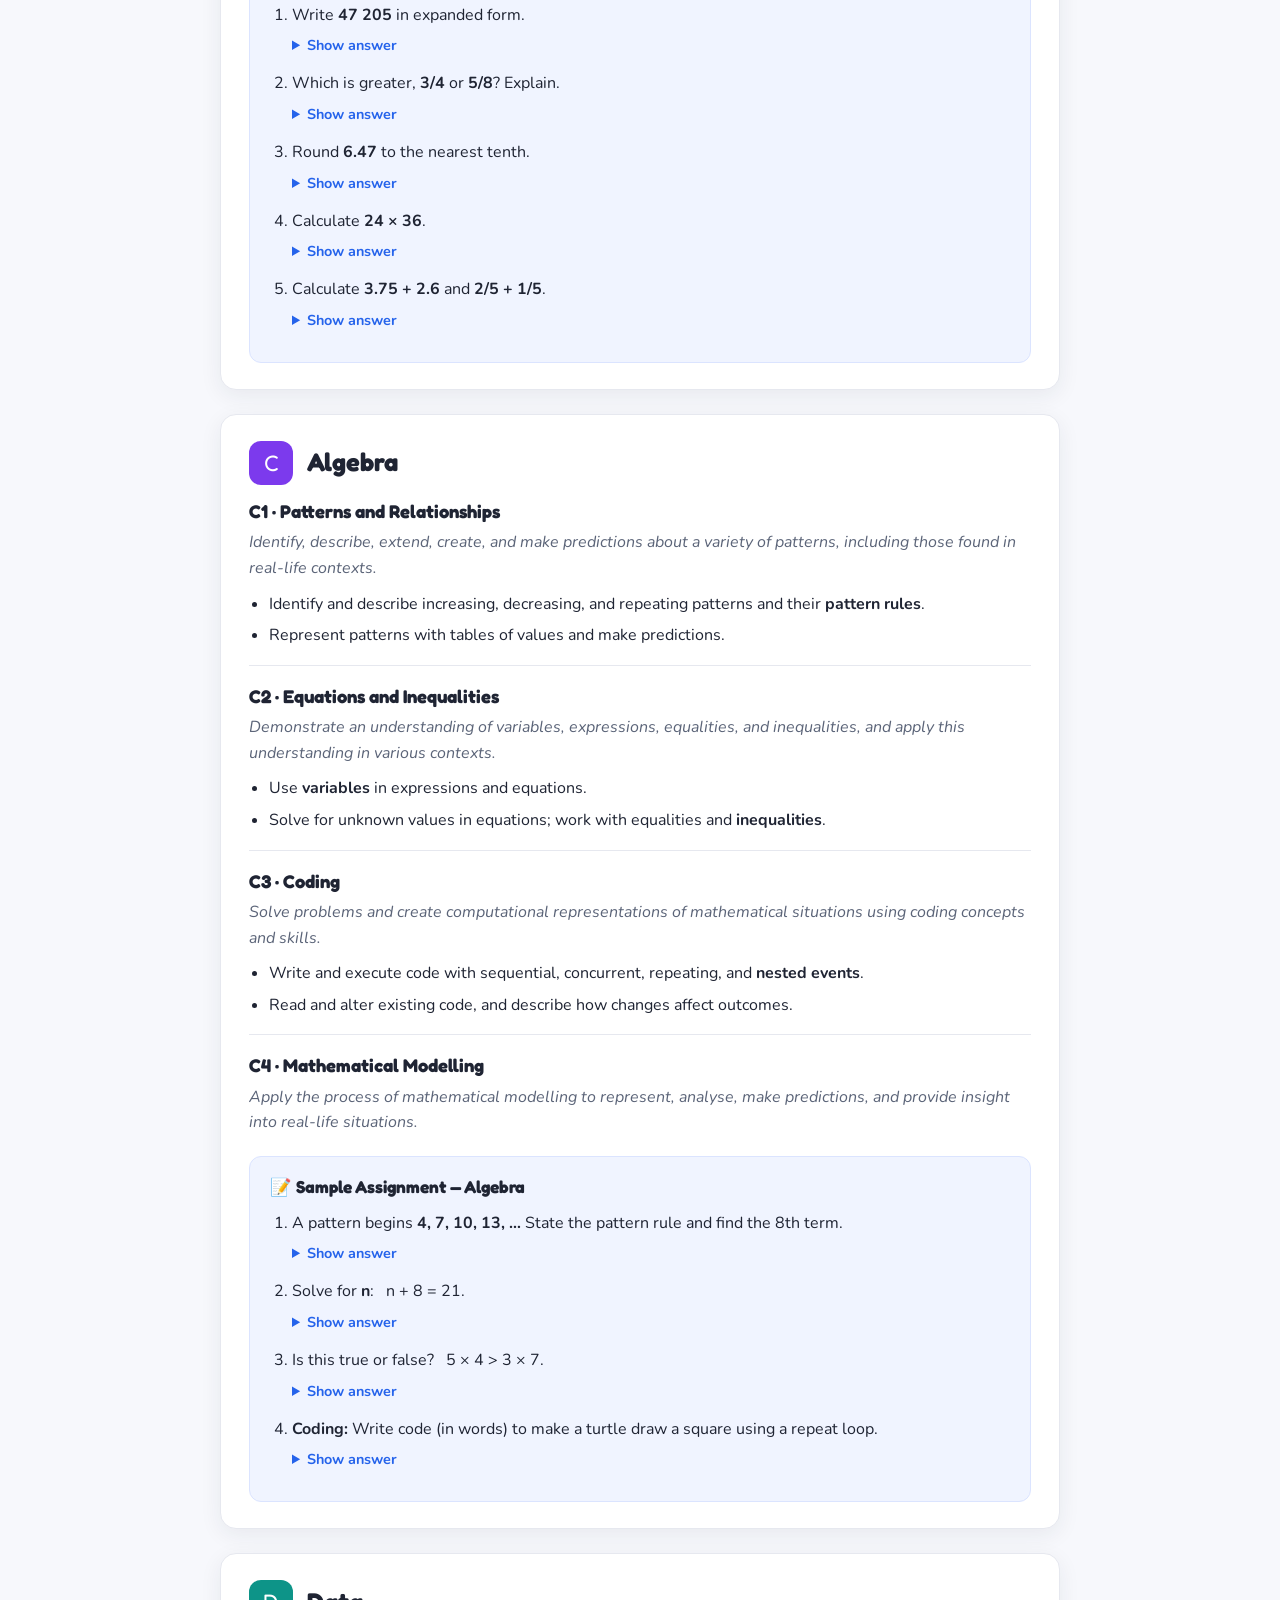
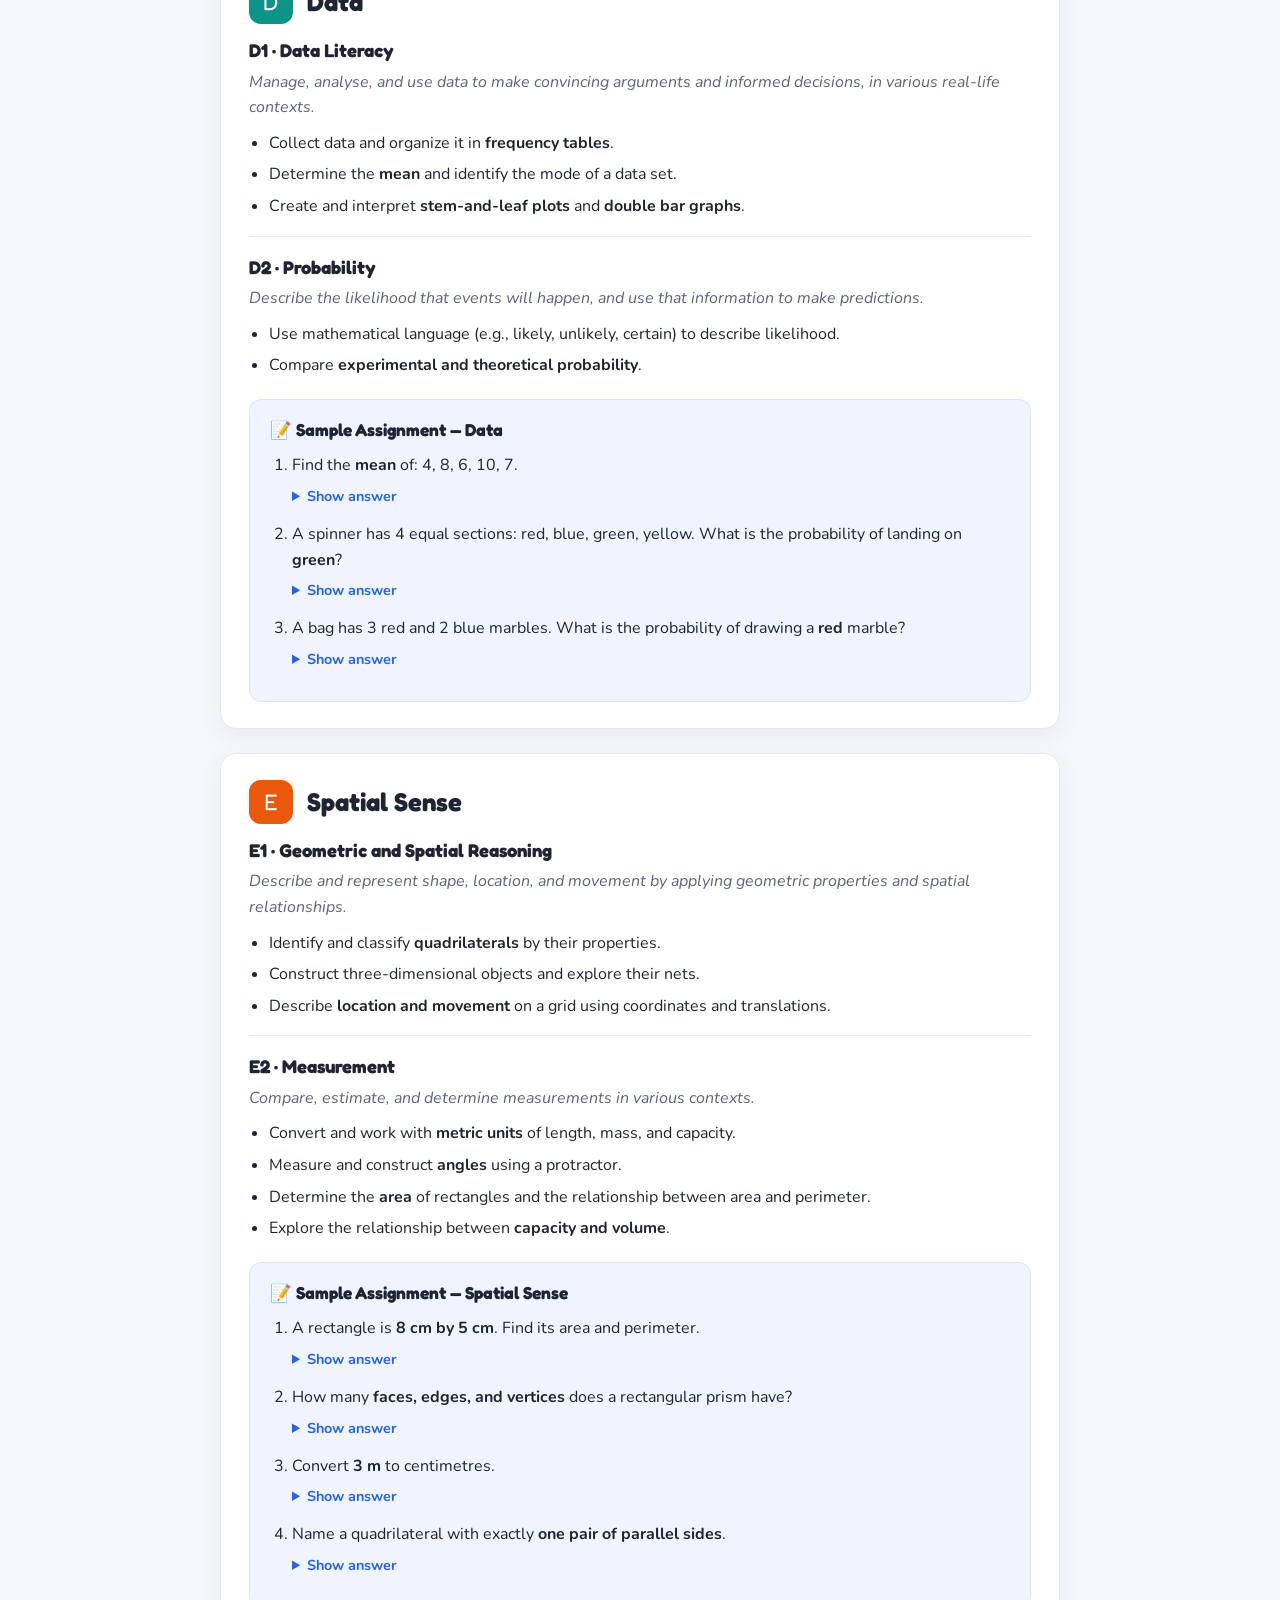
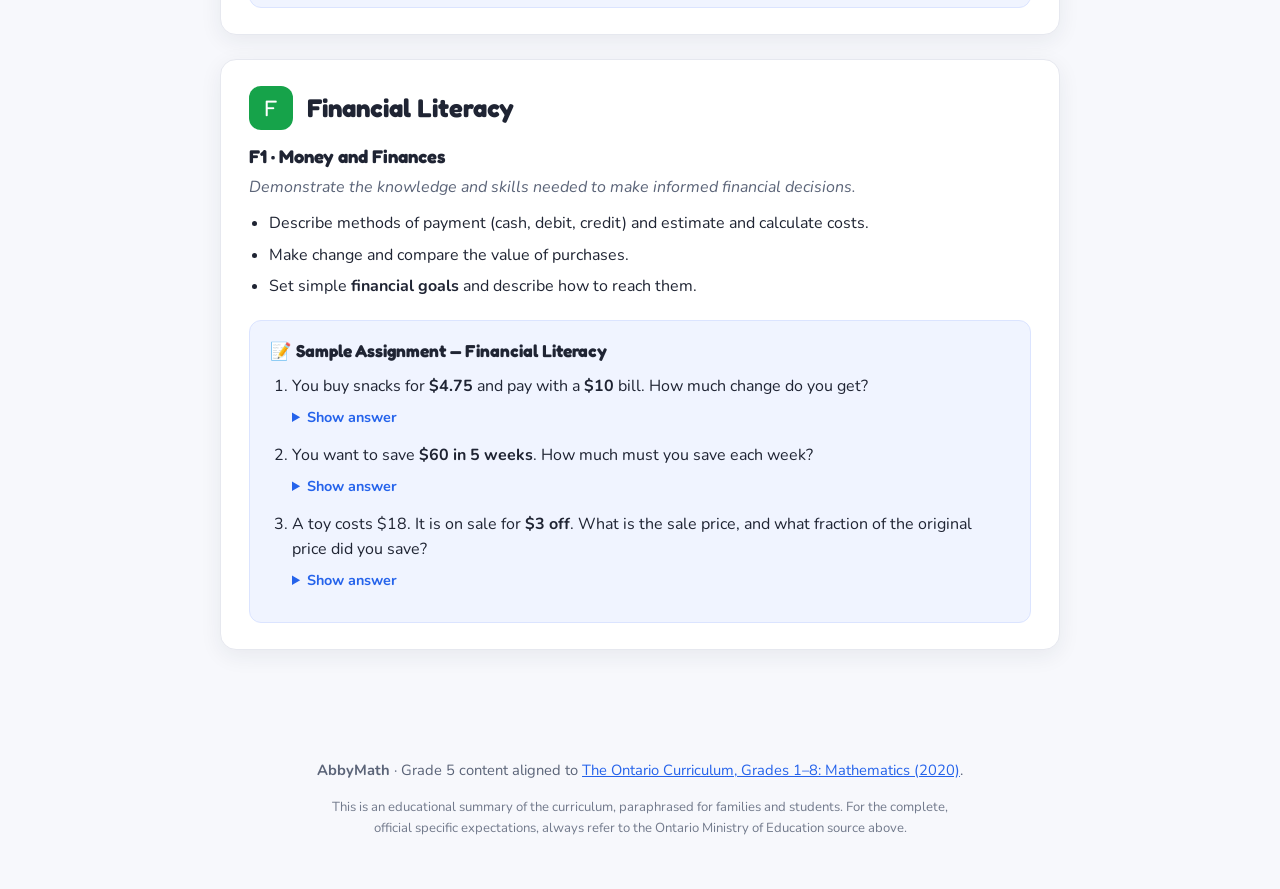
==== commit 43e1eac9: "Add animations: hero entrance, floating logo, scroll-reveal, hover lift, answer reveal Co-Authored-B" ====
--- a/index.html
+++ b/index.html
@@ -318,5 +318,7 @@
       official specific expectations, always refer to the Ontario Ministry of Education source above.
     </p>
   </footer>
+
+  <script defer src="app.js"></script>
 </body>
 </html>
--- a/styles.css
+++ b/styles.css
@@ -227,3 +227,96 @@
   .strand, .intro { padding: 20px; }
   .strand-head h2 { font-size: 1.35rem; }
 }
+
+/* ====================== Animations ====================== */
+
+/* Animated hero gradient */
+.hero {
+  background-size: 100% 100%, 200% 200%;
+  animation: heroPan 18s ease infinite alternate;
+}
+@keyframes heroPan {
+  from { background-position: 80% -10%, 0% 50%; }
+  to   { background-position: 80% -10%, 100% 50%; }
+}
+
+/* Hero entrance (staggered) */
+.logo, .hero h1, .tagline, .subtag, .strand-nav {
+  opacity: 0;
+  animation: fadeUp 0.7s ease forwards;
+}
+.logo       { animation-delay: 0.05s; }
+.hero h1    { animation-delay: 0.18s; }
+.tagline    { animation-delay: 0.32s; }
+.subtag     { animation-delay: 0.44s; }
+.strand-nav { animation-delay: 0.56s; }
+
+@keyframes fadeUp {
+  from { opacity: 0; transform: translateY(18px); }
+  to   { opacity: 1; transform: translateY(0); }
+}
+
+/* Floating logo: fade in, then gently float forever */
+.logo {
+  display: inline-block;
+  animation: fadeUp 0.7s ease 0.05s forwards, float 4.5s ease-in-out 1.2s infinite;
+}
+
+@keyframes float {
+  0%, 100% { transform: translateY(0); }
+  50%      { transform: translateY(-6px); }
+}
+
+/* Scroll-reveal for cards (class added by app.js) */
+.reveal {
+  opacity: 0;
+  transform: translateY(26px);
+  transition: opacity 0.6s ease, transform 0.6s cubic-bezier(0.22, 1, 0.36, 1);
+}
+.reveal.in-view {
+  opacity: 1;
+  transform: none;
+}
+
+/* Card hover lift */
+.strand {
+  transition: transform 0.2s ease, box-shadow 0.2s ease;
+}
+.strand:hover {
+  transform: translateY(-4px);
+  box-shadow: 0 14px 32px rgba(31, 36, 51, 0.12);
+}
+
+/* Badge pop on hover */
+.badge { transition: transform 0.2s ease; }
+.strand:hover .badge { transform: scale(1.08) rotate(-4deg); }
+
+/* Nav pill bounce on hover (already has translateY; add scale) */
+.strand-nav a:active { transform: translateY(0) scale(0.96); }
+
+/* Answer reveal when <details> opens */
+.q-list details[open] p {
+  animation: answerIn 0.3s ease;
+}
+@keyframes answerIn {
+  from { opacity: 0; transform: translateY(-4px); }
+  to   { opacity: 1; transform: translateY(0); }
+}
+.q-list summary { transition: color 0.15s ease; }
+.q-list summary:hover { color: var(--c); }
+
+/* Assignment-bar links micro-interaction */
+.assignment-links a { transition: background 0.15s ease, transform 0.15s ease; }
+.assignment-links a:hover { transform: translateY(-2px); }
+
+/* Respect reduced-motion: turn everything off */
+@media (prefers-reduced-motion: reduce) {
+  *, *::before, *::after {
+    animation: none !important;
+    transition: none !important;
+  }
+  .logo, .hero h1, .tagline, .subtag, .strand-nav, .reveal {
+    opacity: 1 !important;
+    transform: none !important;
+  }
+}
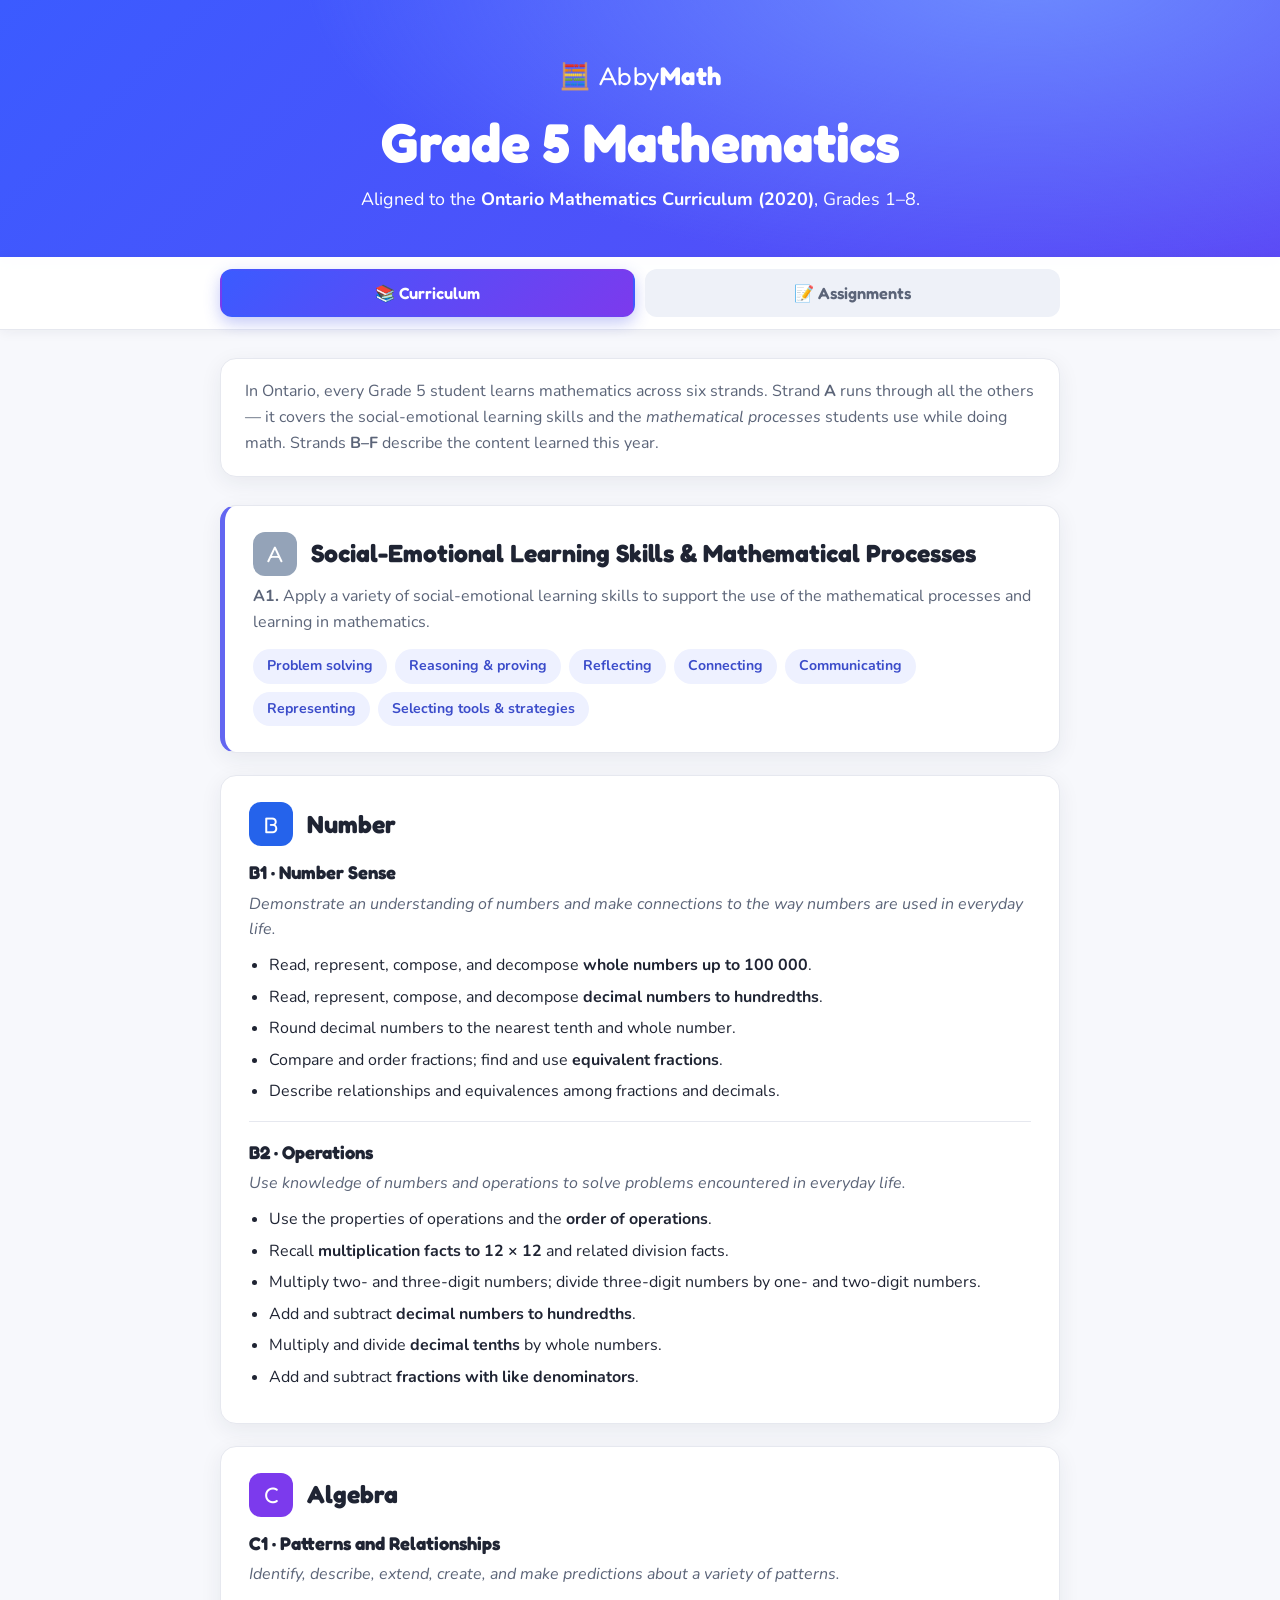
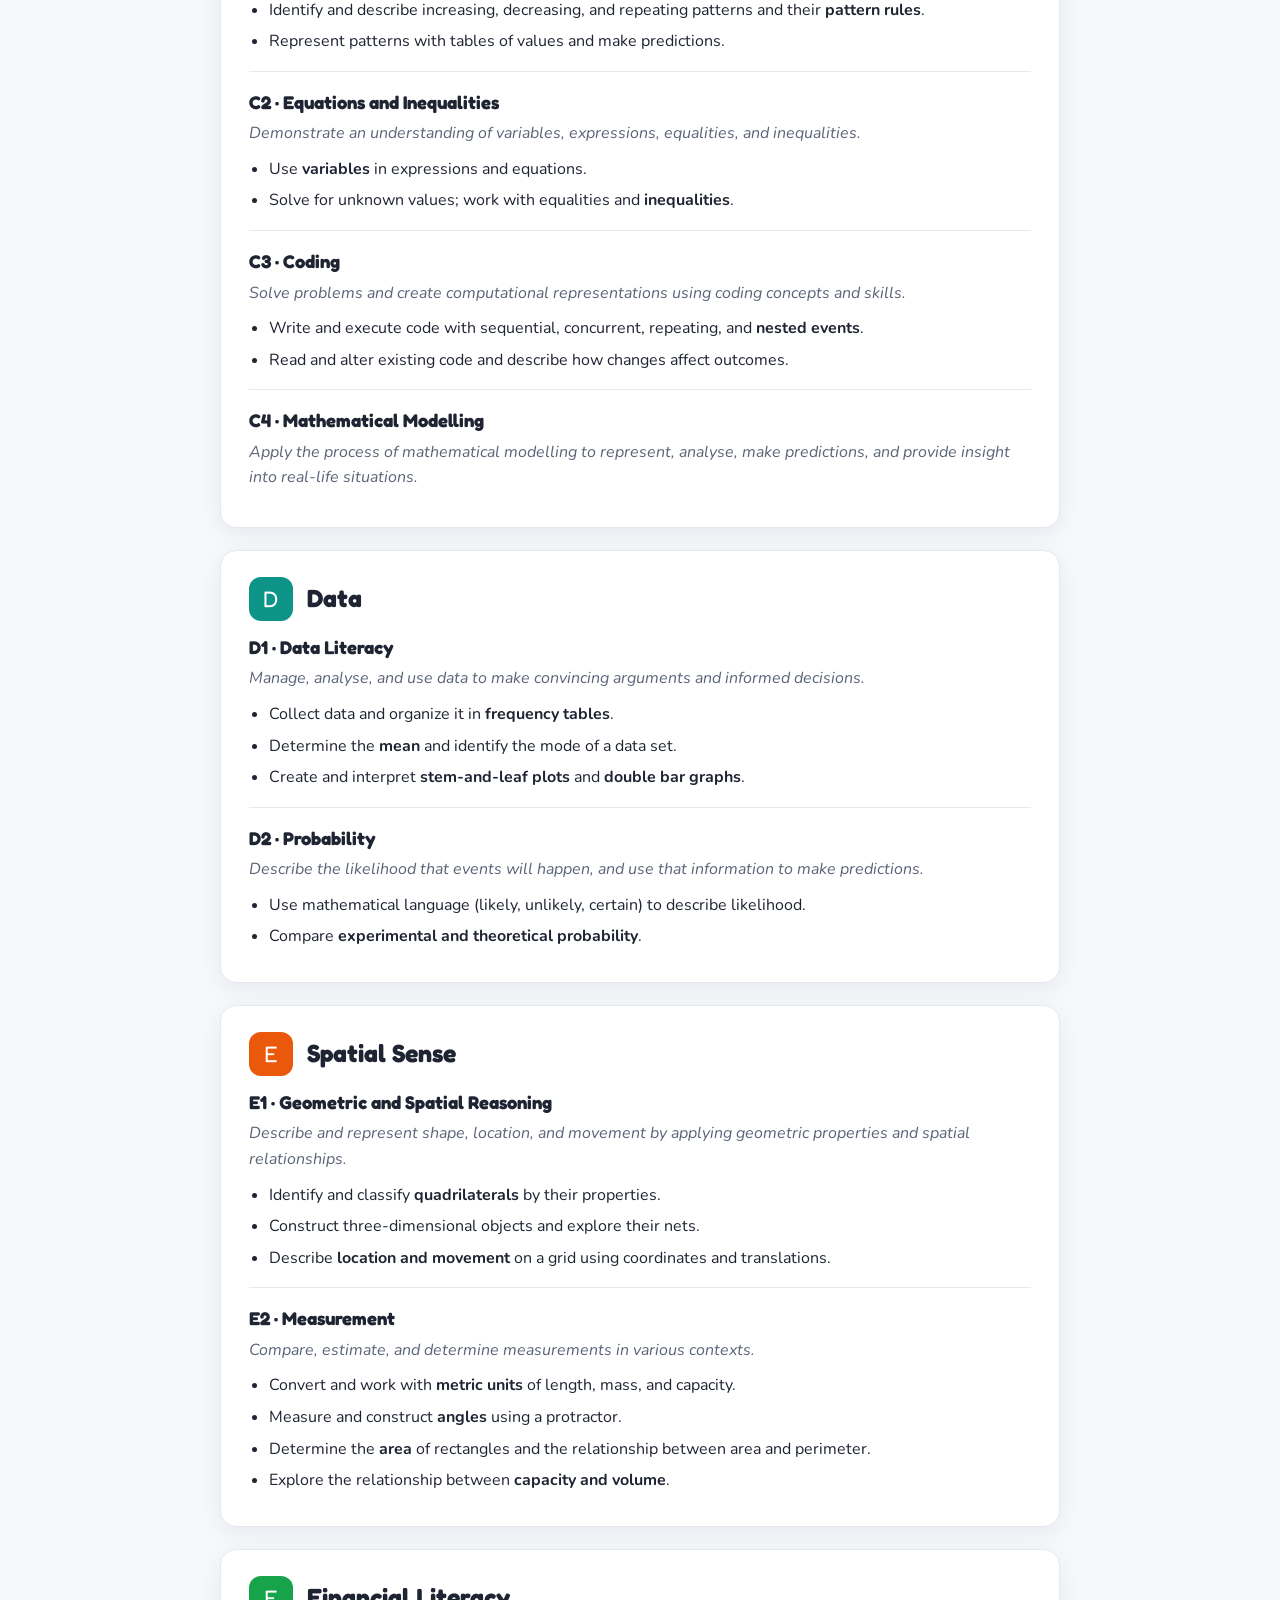
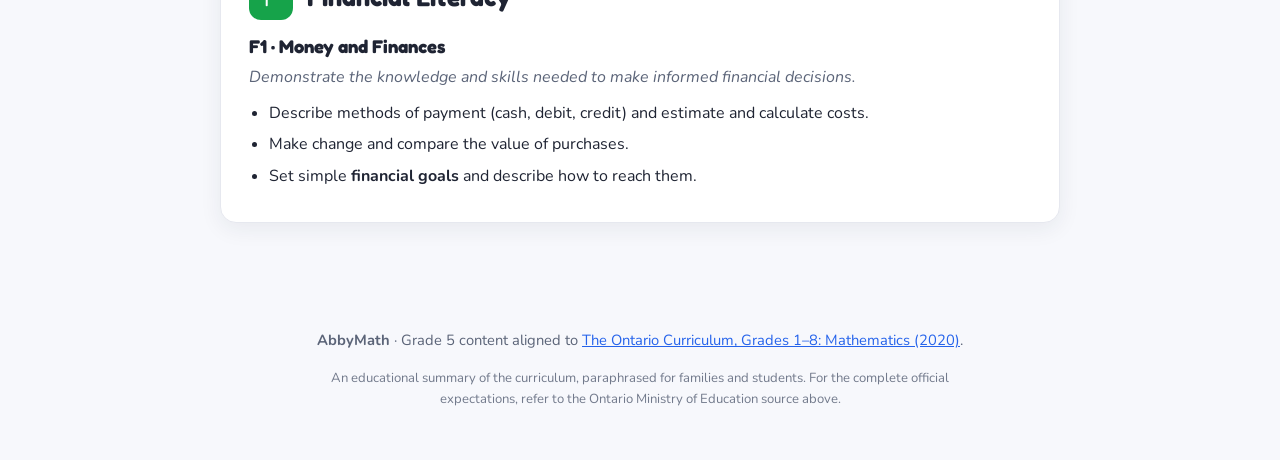
==== commit d76d5a2a: "Redo UI: two-tab layout (Curriculum | Assignments) replacing section bar Co-Authored-By: Claude Opus" ====
--- a/index.html
+++ b/index.html
@@ -4,7 +4,7 @@
   <meta charset="UTF-8" />
   <meta name="viewport" content="width=device-width, initial-scale=1.0" />
   <title>AbbyMath — Ontario Grade 5 Mathematics</title>
-  <meta name="description" content="AbbyMath: a Grade 5 math site aligned to the Ontario 2020 Mathematics curriculum. Explore the full curriculum by strand: Number, Algebra, Data, Spatial Sense, and Financial Literacy." />
+  <meta name="description" content="AbbyMath: a Grade 5 math site aligned to the Ontario 2020 Mathematics curriculum. Browse the curriculum by strand and practise with sample assignments." />
   <link rel="preconnect" href="https://fonts.googleapis.com" />
   <link rel="preconnect" href="https://fonts.gstatic.com" crossorigin />
   <link href="https://fonts.googleapis.com/css2?family=Fredoka:wght@500;600;700&family=Nunito:wght@400;600;700&display=swap" rel="stylesheet" />
@@ -16,96 +16,200 @@
       <div class="logo">🧮 <span>Abby<strong>Math</strong></span></div>
       <h1>Grade 5 Mathematics</h1>
       <p class="tagline">Aligned to the <strong>Ontario Mathematics Curriculum (2020)</strong>, Grades 1–8.</p>
-      <p class="subtag">The complete Grade 5 curriculum, organized by strand — your roadmap for the whole year.</p>
-      <nav class="strand-nav" aria-label="Curriculum strands">
-        <a href="#strand-b">B · Number</a>
-        <a href="#strand-c">C · Algebra</a>
-        <a href="#strand-d">D · Data</a>
-        <a href="#strand-e">E · Spatial Sense</a>
-        <a href="#strand-f">F · Financial Literacy</a>
-      </nav>
     </div>
   </header>
 
-  <div class="assignment-bar" id="assignment">
-    <div class="assignment-inner">
-      <span class="assignment-label">📝 Sample Assignment</span>
-      <div class="assignment-links">
-        <a href="#q-b">Number</a>
-        <a href="#q-c">Algebra</a>
-        <a href="#q-d">Data</a>
-        <a href="#q-e">Spatial Sense</a>
-        <a href="#q-f">Financial Literacy</a>
-      </div>
+  <!-- Two-button bar: Curriculum | Assignments -->
+  <div class="tabs" role="tablist" aria-label="Sections">
+    <div class="tabs-inner">
+      <button class="tab-btn active" id="tab-curriculum" role="tab" aria-selected="true" aria-controls="panel-curriculum" data-tab="curriculum">
+        📚 Curriculum
+      </button>
+      <button class="tab-btn" id="tab-assignments" role="tab" aria-selected="false" aria-controls="panel-assignments" data-tab="assignments">
+        📝 Assignments
+      </button>
     </div>
   </div>
 
   <main class="container">
-    <section class="intro">
-      <p>
-        In Ontario, every Grade 5 student learns mathematics across six strands. Strand <strong>A</strong>
-        runs through all the others — it is about the social-emotional learning skills and the
-        <em>mathematical processes</em> (problem solving, reasoning, reflecting, connecting, communicating,
-        representing, and selecting tools and strategies) that students use while doing math. Strands
-        <strong>B–F</strong> describe the content learned this year.
-      </p>
+
+    <!-- ============ CURRICULUM PANEL ============ -->
+    <section class="panel active" id="panel-curriculum" role="tabpanel" aria-labelledby="tab-curriculum">
+      <div class="intro">
+        <p>
+          In Ontario, every Grade 5 student learns mathematics across six strands. Strand <strong>A</strong>
+          runs through all the others — it covers the social-emotional learning skills and the
+          <em>mathematical processes</em> students use while doing math. Strands <strong>B–F</strong>
+          describe the content learned this year.
+        </p>
+      </div>
+
+      <!-- Strand A -->
+      <section class="strand strand-a">
+        <div class="strand-head">
+          <span class="badge">A</span>
+          <h2>Social-Emotional Learning Skills &amp; Mathematical Processes</h2>
+        </div>
+        <p class="strand-overview">
+          <strong>A1.</strong> Apply a variety of social-emotional learning skills to support the use of the
+          mathematical processes and learning in mathematics.
+        </p>
+        <ul class="chips">
+          <li>Problem solving</li>
+          <li>Reasoning &amp; proving</li>
+          <li>Reflecting</li>
+          <li>Connecting</li>
+          <li>Communicating</li>
+          <li>Representing</li>
+          <li>Selecting tools &amp; strategies</li>
+        </ul>
+      </section>
+
+      <!-- Strand B -->
+      <section class="strand">
+        <div class="strand-head">
+          <span class="badge badge-b">B</span>
+          <h2>Number</h2>
+        </div>
+        <article class="substrand">
+          <h3>B1 · Number Sense</h3>
+          <p class="overall">Demonstrate an understanding of numbers and make connections to the way numbers are used in everyday life.</p>
+          <ul>
+            <li>Read, represent, compose, and decompose <strong>whole numbers up to 100&nbsp;000</strong>.</li>
+            <li>Read, represent, compose, and decompose <strong>decimal numbers to hundredths</strong>.</li>
+            <li>Round decimal numbers to the nearest tenth and whole number.</li>
+            <li>Compare and order fractions; find and use <strong>equivalent fractions</strong>.</li>
+            <li>Describe relationships and equivalences among fractions and decimals.</li>
+          </ul>
+        </article>
+        <article class="substrand">
+          <h3>B2 · Operations</h3>
+          <p class="overall">Use knowledge of numbers and operations to solve problems encountered in everyday life.</p>
+          <ul>
+            <li>Use the properties of operations and the <strong>order of operations</strong>.</li>
+            <li>Recall <strong>multiplication facts to 12 × 12</strong> and related division facts.</li>
+            <li>Multiply two- and three-digit numbers; divide three-digit numbers by one- and two-digit numbers.</li>
+            <li>Add and subtract <strong>decimal numbers to hundredths</strong>.</li>
+            <li>Multiply and divide <strong>decimal tenths</strong> by whole numbers.</li>
+            <li>Add and subtract <strong>fractions with like denominators</strong>.</li>
+          </ul>
+        </article>
+      </section>
+
+      <!-- Strand C -->
+      <section class="strand">
+        <div class="strand-head">
+          <span class="badge badge-c">C</span>
+          <h2>Algebra</h2>
+        </div>
+        <article class="substrand">
+          <h3>C1 · Patterns and Relationships</h3>
+          <p class="overall">Identify, describe, extend, create, and make predictions about a variety of patterns.</p>
+          <ul>
+            <li>Identify and describe increasing, decreasing, and repeating patterns and their <strong>pattern rules</strong>.</li>
+            <li>Represent patterns with tables of values and make predictions.</li>
+          </ul>
+        </article>
+        <article class="substrand">
+          <h3>C2 · Equations and Inequalities</h3>
+          <p class="overall">Demonstrate an understanding of variables, expressions, equalities, and inequalities.</p>
+          <ul>
+            <li>Use <strong>variables</strong> in expressions and equations.</li>
+            <li>Solve for unknown values; work with equalities and <strong>inequalities</strong>.</li>
+          </ul>
+        </article>
+        <article class="substrand">
+          <h3>C3 · Coding</h3>
+          <p class="overall">Solve problems and create computational representations using coding concepts and skills.</p>
+          <ul>
+            <li>Write and execute code with sequential, concurrent, repeating, and <strong>nested events</strong>.</li>
+            <li>Read and alter existing code and describe how changes affect outcomes.</li>
+          </ul>
+        </article>
+        <article class="substrand">
+          <h3>C4 · Mathematical Modelling</h3>
+          <p class="overall">Apply the process of mathematical modelling to represent, analyse, make predictions, and provide insight into real-life situations.</p>
+        </article>
+      </section>
+
+      <!-- Strand D -->
+      <section class="strand">
+        <div class="strand-head">
+          <span class="badge badge-d">D</span>
+          <h2>Data</h2>
+        </div>
+        <article class="substrand">
+          <h3>D1 · Data Literacy</h3>
+          <p class="overall">Manage, analyse, and use data to make convincing arguments and informed decisions.</p>
+          <ul>
+            <li>Collect data and organize it in <strong>frequency tables</strong>.</li>
+            <li>Determine the <strong>mean</strong> and identify the mode of a data set.</li>
+            <li>Create and interpret <strong>stem-and-leaf plots</strong> and <strong>double bar graphs</strong>.</li>
+          </ul>
+        </article>
+        <article class="substrand">
+          <h3>D2 · Probability</h3>
+          <p class="overall">Describe the likelihood that events will happen, and use that information to make predictions.</p>
+          <ul>
+            <li>Use mathematical language (likely, unlikely, certain) to describe likelihood.</li>
+            <li>Compare <strong>experimental and theoretical probability</strong>.</li>
+          </ul>
+        </article>
+      </section>
+
+      <!-- Strand E -->
+      <section class="strand">
+        <div class="strand-head">
+          <span class="badge badge-e">E</span>
+          <h2>Spatial Sense</h2>
+        </div>
+        <article class="substrand">
+          <h3>E1 · Geometric and Spatial Reasoning</h3>
+          <p class="overall">Describe and represent shape, location, and movement by applying geometric properties and spatial relationships.</p>
+          <ul>
+            <li>Identify and classify <strong>quadrilaterals</strong> by their properties.</li>
+            <li>Construct three-dimensional objects and explore their nets.</li>
+            <li>Describe <strong>location and movement</strong> on a grid using coordinates and translations.</li>
+          </ul>
+        </article>
+        <article class="substrand">
+          <h3>E2 · Measurement</h3>
+          <p class="overall">Compare, estimate, and determine measurements in various contexts.</p>
+          <ul>
+            <li>Convert and work with <strong>metric units</strong> of length, mass, and capacity.</li>
+            <li>Measure and construct <strong>angles</strong> using a protractor.</li>
+            <li>Determine the <strong>area</strong> of rectangles and the relationship between area and perimeter.</li>
+            <li>Explore the relationship between <strong>capacity and volume</strong>.</li>
+          </ul>
+        </article>
+      </section>
+
+      <!-- Strand F -->
+      <section class="strand">
+        <div class="strand-head">
+          <span class="badge badge-f">F</span>
+          <h2>Financial Literacy</h2>
+        </div>
+        <article class="substrand">
+          <h3>F1 · Money and Finances</h3>
+          <p class="overall">Demonstrate the knowledge and skills needed to make informed financial decisions.</p>
+          <ul>
+            <li>Describe methods of payment (cash, debit, credit) and estimate and calculate costs.</li>
+            <li>Make change and compare the value of purchases.</li>
+            <li>Set simple <strong>financial goals</strong> and describe how to reach them.</li>
+          </ul>
+        </article>
+      </section>
     </section>
 
-    <!-- Strand A -->
-    <section class="strand strand-a" id="strand-a">
-      <div class="strand-head">
-        <span class="badge">A</span>
-        <h2>Social-Emotional Learning Skills &amp; Mathematical Processes</h2>
-      </div>
-      <p class="strand-overview">
-        <strong>A1.</strong> Apply, to the best of their ability, a variety of social-emotional learning skills
-        to support their use of the mathematical processes and their learning in mathematics.
-      </p>
-      <ul class="chips">
-        <li>Problem solving</li>
-        <li>Reasoning &amp; proving</li>
-        <li>Reflecting</li>
-        <li>Connecting</li>
-        <li>Communicating</li>
-        <li>Representing</li>
-        <li>Selecting tools &amp; strategies</li>
-      </ul>
-    </section>
-
-    <!-- Strand B: Number -->
-    <section class="strand" id="strand-b">
-      <div class="strand-head">
-        <span class="badge badge-b">B</span>
-        <h2>Number</h2>
-      </div>
-
-      <article class="substrand">
-        <h3>B1 · Number Sense</h3>
-        <p class="overall">Demonstrate an understanding of numbers and make connections to the way numbers are used in everyday life.</p>
-        <ul>
-          <li>Read, represent, compose, and decompose <strong>whole numbers up to 100&nbsp;000</strong>.</li>
-          <li>Read, represent, compose, and decompose <strong>decimal numbers to hundredths</strong>.</li>
-          <li>Round decimal numbers to the nearest tenth and whole number.</li>
-          <li>Compare and order fractions; find and use <strong>equivalent fractions</strong>.</li>
-          <li>Describe relationships and equivalences among fractions and decimals to hundredths.</li>
-        </ul>
-      </article>
-
-      <article class="substrand">
-        <h3>B2 · Operations</h3>
-        <p class="overall">Use knowledge of numbers and operations to solve problems encountered in everyday life.</p>
-        <ul>
-          <li>Use the properties of operations and the <strong>order of operations</strong>.</li>
-          <li>Recall and demonstrate <strong>multiplication facts to 12 × 12</strong> and related division facts.</li>
-          <li>Multiply two- and three-digit whole numbers by one- and two-digit numbers; divide three-digit numbers by one- and two-digit numbers.</li>
-          <li>Add and subtract <strong>decimal numbers to hundredths</strong>.</li>
-          <li>Multiply and divide <strong>decimal tenths</strong> by whole numbers.</li>
-          <li>Add and subtract <strong>fractions with like denominators</strong>.</li>
-        </ul>
-      </article>
-
-      <div class="questions" id="q-b">
-        <h4 class="q-title">📝 Sample Assignment — Number</h4>
+    <!-- ============ ASSIGNMENTS PANEL ============ -->
+    <section class="panel" id="panel-assignments" role="tabpanel" aria-labelledby="tab-assignments" hidden>
+      <div class="intro">
+        <p>Practise each strand with these sample assignments. Try each question first, then tap <strong>“Show answer”</strong> to check your work.</p>
+      </div>
+
+      <div class="questions">
+        <h3 class="q-title"><span class="badge badge-b q-badge">B</span> Number</h3>
         <ol class="q-list">
           <li>Write <strong>47&nbsp;205</strong> in expanded form.
             <details><summary>Show answer</summary><p>40&nbsp;000 + 7&nbsp;000 + 200 + 0 + 5</p></details>
@@ -124,49 +228,9 @@
           </li>
         </ol>
       </div>
-    </section>
-
-    <!-- Strand C: Algebra -->
-    <section class="strand" id="strand-c">
-      <div class="strand-head">
-        <span class="badge badge-c">C</span>
-        <h2>Algebra</h2>
-      </div>
-
-      <article class="substrand">
-        <h3>C1 · Patterns and Relationships</h3>
-        <p class="overall">Identify, describe, extend, create, and make predictions about a variety of patterns, including those found in real-life contexts.</p>
-        <ul>
-          <li>Identify and describe increasing, decreasing, and repeating patterns and their <strong>pattern rules</strong>.</li>
-          <li>Represent patterns with tables of values and make predictions.</li>
-        </ul>
-      </article>
-
-      <article class="substrand">
-        <h3>C2 · Equations and Inequalities</h3>
-        <p class="overall">Demonstrate an understanding of variables, expressions, equalities, and inequalities, and apply this understanding in various contexts.</p>
-        <ul>
-          <li>Use <strong>variables</strong> in expressions and equations.</li>
-          <li>Solve for unknown values in equations; work with equalities and <strong>inequalities</strong>.</li>
-        </ul>
-      </article>
-
-      <article class="substrand">
-        <h3>C3 · Coding</h3>
-        <p class="overall">Solve problems and create computational representations of mathematical situations using coding concepts and skills.</p>
-        <ul>
-          <li>Write and execute code with sequential, concurrent, repeating, and <strong>nested events</strong>.</li>
-          <li>Read and alter existing code, and describe how changes affect outcomes.</li>
-        </ul>
-      </article>
-
-      <article class="substrand">
-        <h3>C4 · Mathematical Modelling</h3>
-        <p class="overall">Apply the process of mathematical modelling to represent, analyse, make predictions, and provide insight into real-life situations.</p>
-      </article>
-
-      <div class="questions" id="q-c">
-        <h4 class="q-title">📝 Sample Assignment — Algebra</h4>
+
+      <div class="questions">
+        <h3 class="q-title"><span class="badge badge-c q-badge">C</span> Algebra</h3>
         <ol class="q-list">
           <li>A pattern begins <strong>4, 7, 10, 13, …</strong> State the pattern rule and find the 8th term.
             <details><summary>Show answer</summary><p>Rule: start at 4 and add 3 each time. 8th term = 4 + 7 × 3 = <strong>25</strong>.</p></details>
@@ -174,7 +238,7 @@
           <li>Solve for <strong>n</strong>: &nbsp; n + 8 = 21.
             <details><summary>Show answer</summary><p>n = 21 − 8 = <strong>13</strong>.</p></details>
           </li>
-          <li>Is this true or false? &nbsp; 5 × 4 &gt; 3 × 7.
+          <li>True or false? &nbsp; 5 × 4 &gt; 3 × 7.
             <details><summary>Show answer</summary><p>20 &gt; 21 is <strong>false</strong>.</p></details>
           </li>
           <li><strong>Coding:</strong> Write code (in words) to make a turtle draw a square using a repeat loop.
@@ -182,36 +246,9 @@
           </li>
         </ol>
       </div>
-    </section>
-
-    <!-- Strand D: Data -->
-    <section class="strand" id="strand-d">
-      <div class="strand-head">
-        <span class="badge badge-d">D</span>
-        <h2>Data</h2>
-      </div>
-
-      <article class="substrand">
-        <h3>D1 · Data Literacy</h3>
-        <p class="overall">Manage, analyse, and use data to make convincing arguments and informed decisions, in various real-life contexts.</p>
-        <ul>
-          <li>Collect data and organize it in <strong>frequency tables</strong>.</li>
-          <li>Determine the <strong>mean</strong> and identify the mode of a data set.</li>
-          <li>Create and interpret <strong>stem-and-leaf plots</strong> and <strong>double bar graphs</strong>.</li>
-        </ul>
-      </article>
-
-      <article class="substrand">
-        <h3>D2 · Probability</h3>
-        <p class="overall">Describe the likelihood that events will happen, and use that information to make predictions.</p>
-        <ul>
-          <li>Use mathematical language (e.g., likely, unlikely, certain) to describe likelihood.</li>
-          <li>Compare <strong>experimental and theoretical probability</strong>.</li>
-        </ul>
-      </article>
-
-      <div class="questions" id="q-d">
-        <h4 class="q-title">📝 Sample Assignment — Data</h4>
+
+      <div class="questions">
+        <h3 class="q-title"><span class="badge badge-d q-badge">D</span> Data</h3>
         <ol class="q-list">
           <li>Find the <strong>mean</strong> of: 4, 8, 6, 10, 7.
             <details><summary>Show answer</summary><p>(4 + 8 + 6 + 10 + 7) ÷ 5 = 35 ÷ 5 = <strong>7</strong>.</p></details>
@@ -224,38 +261,9 @@
           </li>
         </ol>
       </div>
-    </section>
-
-    <!-- Strand E: Spatial Sense -->
-    <section class="strand" id="strand-e">
-      <div class="strand-head">
-        <span class="badge badge-e">E</span>
-        <h2>Spatial Sense</h2>
-      </div>
-
-      <article class="substrand">
-        <h3>E1 · Geometric and Spatial Reasoning</h3>
-        <p class="overall">Describe and represent shape, location, and movement by applying geometric properties and spatial relationships.</p>
-        <ul>
-          <li>Identify and classify <strong>quadrilaterals</strong> by their properties.</li>
-          <li>Construct three-dimensional objects and explore their nets.</li>
-          <li>Describe <strong>location and movement</strong> on a grid using coordinates and translations.</li>
-        </ul>
-      </article>
-
-      <article class="substrand">
-        <h3>E2 · Measurement</h3>
-        <p class="overall">Compare, estimate, and determine measurements in various contexts.</p>
-        <ul>
-          <li>Convert and work with <strong>metric units</strong> of length, mass, and capacity.</li>
-          <li>Measure and construct <strong>angles</strong> using a protractor.</li>
-          <li>Determine the <strong>area</strong> of rectangles and the relationship between area and perimeter.</li>
-          <li>Explore the relationship between <strong>capacity and volume</strong>.</li>
-        </ul>
-      </article>
-
-      <div class="questions" id="q-e">
-        <h4 class="q-title">📝 Sample Assignment — Spatial Sense</h4>
+
+      <div class="questions">
+        <h3 class="q-title"><span class="badge badge-e q-badge">E</span> Spatial Sense</h3>
         <ol class="q-list">
           <li>A rectangle is <strong>8 cm by 5 cm</strong>. Find its area and perimeter.
             <details><summary>Show answer</summary><p>Area = 8 × 5 = <strong>40 cm²</strong>; Perimeter = 2 × (8 + 5) = <strong>26 cm</strong>.</p></details>
@@ -271,27 +279,9 @@
           </li>
         </ol>
       </div>
-    </section>
-
-    <!-- Strand F: Financial Literacy -->
-    <section class="strand" id="strand-f">
-      <div class="strand-head">
-        <span class="badge badge-f">F</span>
-        <h2>Financial Literacy</h2>
-      </div>
-
-      <article class="substrand">
-        <h3>F1 · Money and Finances</h3>
-        <p class="overall">Demonstrate the knowledge and skills needed to make informed financial decisions.</p>
-        <ul>
-          <li>Describe methods of payment (cash, debit, credit) and estimate and calculate costs.</li>
-          <li>Make change and compare the value of purchases.</li>
-          <li>Set simple <strong>financial goals</strong> and describe how to reach them.</li>
-        </ul>
-      </article>
-
-      <div class="questions" id="q-f">
-        <h4 class="q-title">📝 Sample Assignment — Financial Literacy</h4>
+
+      <div class="questions">
+        <h3 class="q-title"><span class="badge badge-f q-badge">F</span> Financial Literacy</h3>
         <ol class="q-list">
           <li>You buy snacks for <strong>$4.75</strong> and pay with a <strong>$10</strong> bill. How much change do you get?
             <details><summary>Show answer</summary><p>$10.00 − $4.75 = <strong>$5.25</strong>.</p></details>
@@ -299,12 +289,13 @@
           <li>You want to save <strong>$60 in 5 weeks</strong>. How much must you save each week?
             <details><summary>Show answer</summary><p>$60 ÷ 5 = <strong>$12 per week</strong>.</p></details>
           </li>
-          <li>A toy costs $18. It is on sale for <strong>$3 off</strong>. What is the sale price, and what fraction of the original price did you save?
+          <li>A toy costs $18. It is on sale for <strong>$3 off</strong>. What is the sale price, and what fraction did you save?
             <details><summary>Show answer</summary><p>Sale price = $15. You saved 3/18 = <strong>1/6</strong> of the original price.</p></details>
           </li>
         </ol>
       </div>
     </section>
+
   </main>
 
   <footer class="site-footer">
@@ -314,8 +305,8 @@
         The Ontario Curriculum, Grades 1–8: Mathematics (2020)</a>.
     </p>
     <p class="fineprint">
-      This is an educational summary of the curriculum, paraphrased for families and students. For the complete,
-      official specific expectations, always refer to the Ontario Ministry of Education source above.
+      An educational summary of the curriculum, paraphrased for families and students. For the complete official
+      expectations, refer to the Ontario Ministry of Education source above.
     </p>
   </footer>
 
--- a/styles.css
+++ b/styles.css
@@ -13,9 +13,7 @@
 }
 
 * { box-sizing: border-box; }
-
 html { scroll-behavior: smooth; }
-
 body {
   margin: 0;
   font-family: "Nunito", system-ui, -apple-system, sans-serif;
@@ -28,8 +26,10 @@
 .hero {
   background: radial-gradient(1200px 500px at 80% -10%, #6d8bff 0%, transparent 60%),
               linear-gradient(135deg, #3b5bff 0%, #7c3aed 100%);
+  background-size: 100% 100%, 200% 200%;
+  animation: heroPan 18s ease infinite alternate;
   color: #fff;
-  padding: 64px 20px 56px;
+  padding: 56px 20px 44px;
   text-align: center;
 }
 .hero-inner { max-width: 820px; margin: 0 auto; }
@@ -37,7 +37,8 @@
   font-family: "Fredoka", sans-serif;
   font-size: 1.6rem;
   letter-spacing: 0.5px;
-  margin-bottom: 18px;
+  margin-bottom: 16px;
+  display: inline-block;
 }
 .logo span strong { font-weight: 700; }
 .hero h1 {
@@ -46,39 +47,63 @@
   margin: 0 0 12px;
   line-height: 1.1;
 }
-.tagline { font-size: 1.15rem; margin: 0 0 6px; opacity: 0.97; }
-.subtag { font-size: 1rem; margin: 0 auto 28px; max-width: 600px; opacity: 0.9; }
-
-.strand-nav {
+.tagline { font-size: 1.12rem; margin: 0; opacity: 0.97; }
+
+/* ---------- Tab bar (Curriculum | Assignments) ---------- */
+.tabs {
+  position: sticky;
+  top: 0;
+  z-index: 50;
+  background: rgba(255, 255, 255, 0.92);
+  backdrop-filter: saturate(180%) blur(8px);
+  border-bottom: 1px solid var(--line);
+  box-shadow: 0 2px 12px rgba(31, 36, 51, 0.06);
+}
+.tabs-inner {
+  max-width: 880px;
+  margin: 0 auto;
   display: flex;
-  flex-wrap: wrap;
   gap: 10px;
-  justify-content: center;
-}
-.strand-nav a {
-  background: rgba(255, 255, 255, 0.16);
-  border: 1px solid rgba(255, 255, 255, 0.35);
+  padding: 12px 20px;
+}
+.tab-btn {
+  flex: 1;
+  font-family: "Fredoka", sans-serif;
+  font-size: 1.02rem;
+  font-weight: 600;
+  color: var(--muted);
+  background: #eef1f8;
+  border: 2px solid transparent;
+  border-radius: 12px;
+  padding: 12px 18px;
+  cursor: pointer;
+  transition: background 0.18s ease, color 0.18s ease, transform 0.12s ease, border-color 0.18s ease;
+}
+.tab-btn:hover { transform: translateY(-2px); background: #e6ebf6; }
+.tab-btn:active { transform: translateY(0) scale(0.99); }
+.tab-btn.active {
   color: #fff;
-  text-decoration: none;
-  padding: 9px 16px;
-  border-radius: 999px;
-  font-weight: 700;
-  font-size: 0.92rem;
-  transition: background 0.15s, transform 0.15s;
-}
-.strand-nav a:hover { background: rgba(255, 255, 255, 0.3); transform: translateY(-2px); }
-
-/* ---------- Layout ---------- */
-.container { max-width: 880px; margin: 0 auto; padding: 0 20px 40px; }
+  background: linear-gradient(135deg, #3b5bff, #7c3aed);
+  border-color: transparent;
+  box-shadow: 0 6px 16px rgba(73, 87, 230, 0.32);
+}
+
+/* ---------- Layout & panels ---------- */
+.container { max-width: 880px; margin: 0 auto; padding: 28px 20px 40px; }
+.panel { display: none; }
+.panel.active { display: block; animation: panelIn 0.4s ease; }
+@keyframes panelIn {
+  from { opacity: 0; transform: translateY(8px); }
+  to   { opacity: 1; transform: translateY(0); }
+}
 
 .intro {
   background: var(--card);
   border: 1px solid var(--line);
   border-radius: 16px;
-  padding: 22px 26px;
-  margin: -32px auto 36px;
+  padding: 20px 24px;
+  margin: 0 auto 28px;
   box-shadow: var(--shadow);
-  position: relative;
 }
 .intro p { margin: 0; color: var(--muted); }
 
@@ -88,16 +113,13 @@
   border: 1px solid var(--line);
   border-radius: 16px;
   padding: 26px 28px;
-  margin-bottom: 24px;
+  margin-bottom: 22px;
   box-shadow: var(--shadow);
-  scroll-margin-top: 70px;
-}
+  transition: transform 0.2s ease, box-shadow 0.2s ease;
+}
+.strand:hover { transform: translateY(-4px); box-shadow: 0 14px 32px rgba(31, 36, 51, 0.12); }
 .strand-head { display: flex; align-items: center; gap: 14px; margin-bottom: 8px; }
-.strand-head h2 {
-  font-family: "Fredoka", sans-serif;
-  font-size: 1.6rem;
-  margin: 0;
-}
+.strand-head h2 { font-family: "Fredoka", sans-serif; font-size: 1.55rem; margin: 0; }
 .badge {
   flex: 0 0 auto;
   width: 44px; height: 44px;
@@ -107,7 +129,9 @@
   font-size: 1.4rem;
   color: #fff;
   background: #94a3b8;
-}
+  transition: transform 0.2s ease;
+}
+.strand:hover .badge { transform: scale(1.08) rotate(-4deg); }
 .badge-b { background: var(--b); }
 .badge-c { background: var(--c); }
 .badge-d { background: var(--d); }
@@ -115,98 +139,37 @@
 .badge-f { background: var(--f); }
 
 .strand-overview { color: var(--muted); margin: 6px 0 14px; }
-
-.substrand {
-  border-top: 1px solid var(--line);
-  padding-top: 16px;
-  margin-top: 16px;
-}
+.substrand { border-top: 1px solid var(--line); padding-top: 16px; margin-top: 16px; }
 .substrand:first-of-type { border-top: none; padding-top: 4px; margin-top: 8px; }
-.substrand h3 {
-  font-family: "Fredoka", sans-serif;
-  font-size: 1.15rem;
-  margin: 0 0 4px;
-  color: var(--ink);
-}
+.substrand h3 { font-family: "Fredoka", sans-serif; font-size: 1.15rem; margin: 0 0 4px; }
 .substrand .overall { color: var(--muted); font-style: italic; margin: 0 0 10px; }
 .substrand ul { margin: 0; padding-left: 20px; }
 .substrand li { margin-bottom: 6px; }
 
-/* SEL chips */
 .chips { list-style: none; display: flex; flex-wrap: wrap; gap: 8px; padding: 0; margin: 12px 0 0; }
-.chips li {
-  background: #eef1ff;
-  color: #3b4cca;
-  border-radius: 999px;
-  padding: 6px 14px;
-  font-weight: 700;
-  font-size: 0.88rem;
-}
+.chips li { background: #eef1ff; color: #3b4cca; border-radius: 999px; padding: 6px 14px; font-weight: 700; font-size: 0.88rem; }
 .strand-a { border-left: 5px solid #6366f1; }
 
-/* ---------- Footer ---------- */
-.site-footer {
-  text-align: center;
-  padding: 30px 20px 50px;
-  color: var(--muted);
-  font-size: 0.92rem;
-}
-.site-footer a { color: var(--b); }
-.fineprint { font-size: 0.82rem; max-width: 620px; margin: 8px auto 0; opacity: 0.85; }
-
-/* ---------- Sample Assignment bar ---------- */
-.assignment-bar {
-  position: sticky;
-  top: 0;
-  z-index: 50;
-  background: #11131c;
-  color: #fff;
-  box-shadow: 0 2px 10px rgba(0, 0, 0, 0.25);
-}
-.assignment-inner {
-  max-width: 880px;
-  margin: 0 auto;
+/* ---------- Assignment question cards ---------- */
+.questions {
+  background: var(--card);
+  border: 1px solid var(--line);
+  border-radius: 16px;
+  padding: 22px 26px;
+  margin-bottom: 22px;
+  box-shadow: var(--shadow);
+}
+.q-title {
+  font-family: "Fredoka", sans-serif;
+  font-size: 1.35rem;
+  margin: 0 0 14px;
   display: flex;
   align-items: center;
-  gap: 14px;
-  padding: 10px 20px;
-  overflow-x: auto;
-}
-.assignment-label {
-  font-family: "Fredoka", sans-serif;
-  font-weight: 700;
-  white-space: nowrap;
-}
-.assignment-links { display: flex; gap: 8px; }
-.assignment-links a {
-  white-space: nowrap;
-  color: #fff;
-  text-decoration: none;
-  background: rgba(255, 255, 255, 0.12);
-  padding: 6px 13px;
-  border-radius: 999px;
-  font-weight: 700;
-  font-size: 0.85rem;
-  transition: background 0.15s;
-}
-.assignment-links a:hover { background: rgba(255, 255, 255, 0.28); }
-
-/* ---------- Per-section questions ---------- */
-.questions {
-  margin-top: 20px;
-  background: #f0f4ff;
-  border: 1px solid #dbe4ff;
-  border-radius: 12px;
-  padding: 16px 20px;
-  scroll-margin-top: 70px;
-}
-.q-title {
-  font-family: "Fredoka", sans-serif;
-  font-size: 1.08rem;
-  margin: 0 0 10px;
-}
+  gap: 12px;
+}
+.q-badge { width: 36px; height: 36px; font-size: 1.15rem; border-radius: 10px; }
 .q-list { margin: 0; padding-left: 22px; }
-.q-list li { margin-bottom: 14px; }
+.q-list li { margin-bottom: 16px; }
 .q-list details { margin-top: 6px; }
 .q-list summary {
   cursor: pointer;
@@ -214,109 +177,59 @@
   font-weight: 700;
   font-size: 0.9rem;
   width: max-content;
-}
+  transition: color 0.15s ease;
+}
+.q-list summary:hover { color: var(--c); }
 .q-list details p {
   margin: 8px 0 0;
-  background: #fff;
+  background: #f0f4ff;
   border-left: 3px solid var(--b);
   padding: 8px 12px;
   border-radius: 6px;
 }
+.q-list details[open] p { animation: answerIn 0.3s ease; }
+
+/* ---------- Footer ---------- */
+.site-footer { text-align: center; padding: 30px 20px 50px; color: var(--muted); font-size: 0.92rem; }
+.site-footer a { color: var(--b); }
+.fineprint { font-size: 0.82rem; max-width: 620px; margin: 8px auto 0; opacity: 0.85; }
 
 @media (max-width: 560px) {
-  .strand, .intro { padding: 20px; }
-  .strand-head h2 { font-size: 1.35rem; }
+  .strand, .intro, .questions { padding: 20px; }
+  .strand-head h2 { font-size: 1.3rem; }
+  .tab-btn { font-size: 0.95rem; padding: 11px 10px; }
 }
 
 /* ====================== Animations ====================== */
-
-/* Animated hero gradient */
-.hero {
-  background-size: 100% 100%, 200% 200%;
-  animation: heroPan 18s ease infinite alternate;
-}
 @keyframes heroPan {
   from { background-position: 80% -10%, 0% 50%; }
   to   { background-position: 80% -10%, 100% 50%; }
 }
 
 /* Hero entrance (staggered) */
-.logo, .hero h1, .tagline, .subtag, .strand-nav {
-  opacity: 0;
-  animation: fadeUp 0.7s ease forwards;
-}
-.logo       { animation-delay: 0.05s; }
-.hero h1    { animation-delay: 0.18s; }
-.tagline    { animation-delay: 0.32s; }
-.subtag     { animation-delay: 0.44s; }
-.strand-nav { animation-delay: 0.56s; }
+.logo, .hero h1, .tagline { opacity: 0; animation: fadeUp 0.7s ease forwards; }
+.logo    { animation: fadeUp 0.7s ease 0.05s forwards, float 4.5s ease-in-out 1.2s infinite; }
+.hero h1 { animation-delay: 0.18s; }
+.tagline { animation-delay: 0.32s; }
 
 @keyframes fadeUp {
   from { opacity: 0; transform: translateY(18px); }
   to   { opacity: 1; transform: translateY(0); }
 }
-
-/* Floating logo: fade in, then gently float forever */
-.logo {
-  display: inline-block;
-  animation: fadeUp 0.7s ease 0.05s forwards, float 4.5s ease-in-out 1.2s infinite;
-}
-
 @keyframes float {
   0%, 100% { transform: translateY(0); }
   50%      { transform: translateY(-6px); }
 }
-
-/* Scroll-reveal for cards (class added by app.js) */
-.reveal {
-  opacity: 0;
-  transform: translateY(26px);
-  transition: opacity 0.6s ease, transform 0.6s cubic-bezier(0.22, 1, 0.36, 1);
-}
-.reveal.in-view {
-  opacity: 1;
-  transform: none;
-}
-
-/* Card hover lift */
-.strand {
-  transition: transform 0.2s ease, box-shadow 0.2s ease;
-}
-.strand:hover {
-  transform: translateY(-4px);
-  box-shadow: 0 14px 32px rgba(31, 36, 51, 0.12);
-}
-
-/* Badge pop on hover */
-.badge { transition: transform 0.2s ease; }
-.strand:hover .badge { transform: scale(1.08) rotate(-4deg); }
-
-/* Nav pill bounce on hover (already has translateY; add scale) */
-.strand-nav a:active { transform: translateY(0) scale(0.96); }
-
-/* Answer reveal when <details> opens */
-.q-list details[open] p {
-  animation: answerIn 0.3s ease;
-}
 @keyframes answerIn {
   from { opacity: 0; transform: translateY(-4px); }
   to   { opacity: 1; transform: translateY(0); }
 }
-.q-list summary { transition: color 0.15s ease; }
-.q-list summary:hover { color: var(--c); }
-
-/* Assignment-bar links micro-interaction */
-.assignment-links a { transition: background 0.15s ease, transform 0.15s ease; }
-.assignment-links a:hover { transform: translateY(-2px); }
-
-/* Respect reduced-motion: turn everything off */
+
+/* Scroll-reveal (class added by app.js) */
+.reveal { opacity: 0; transform: translateY(26px); transition: opacity 0.6s ease, transform 0.6s cubic-bezier(0.22, 1, 0.36, 1); }
+.reveal.in-view { opacity: 1; transform: none; }
+
 @media (prefers-reduced-motion: reduce) {
-  *, *::before, *::after {
-    animation: none !important;
-    transition: none !important;
-  }
-  .logo, .hero h1, .tagline, .subtag, .strand-nav, .reveal {
-    opacity: 1 !important;
-    transform: none !important;
-  }
-}
+  *, *::before, *::after { animation: none !important; transition: none !important; }
+  .logo, .hero h1, .tagline, .reveal { opacity: 1 !important; transform: none !important; }
+}
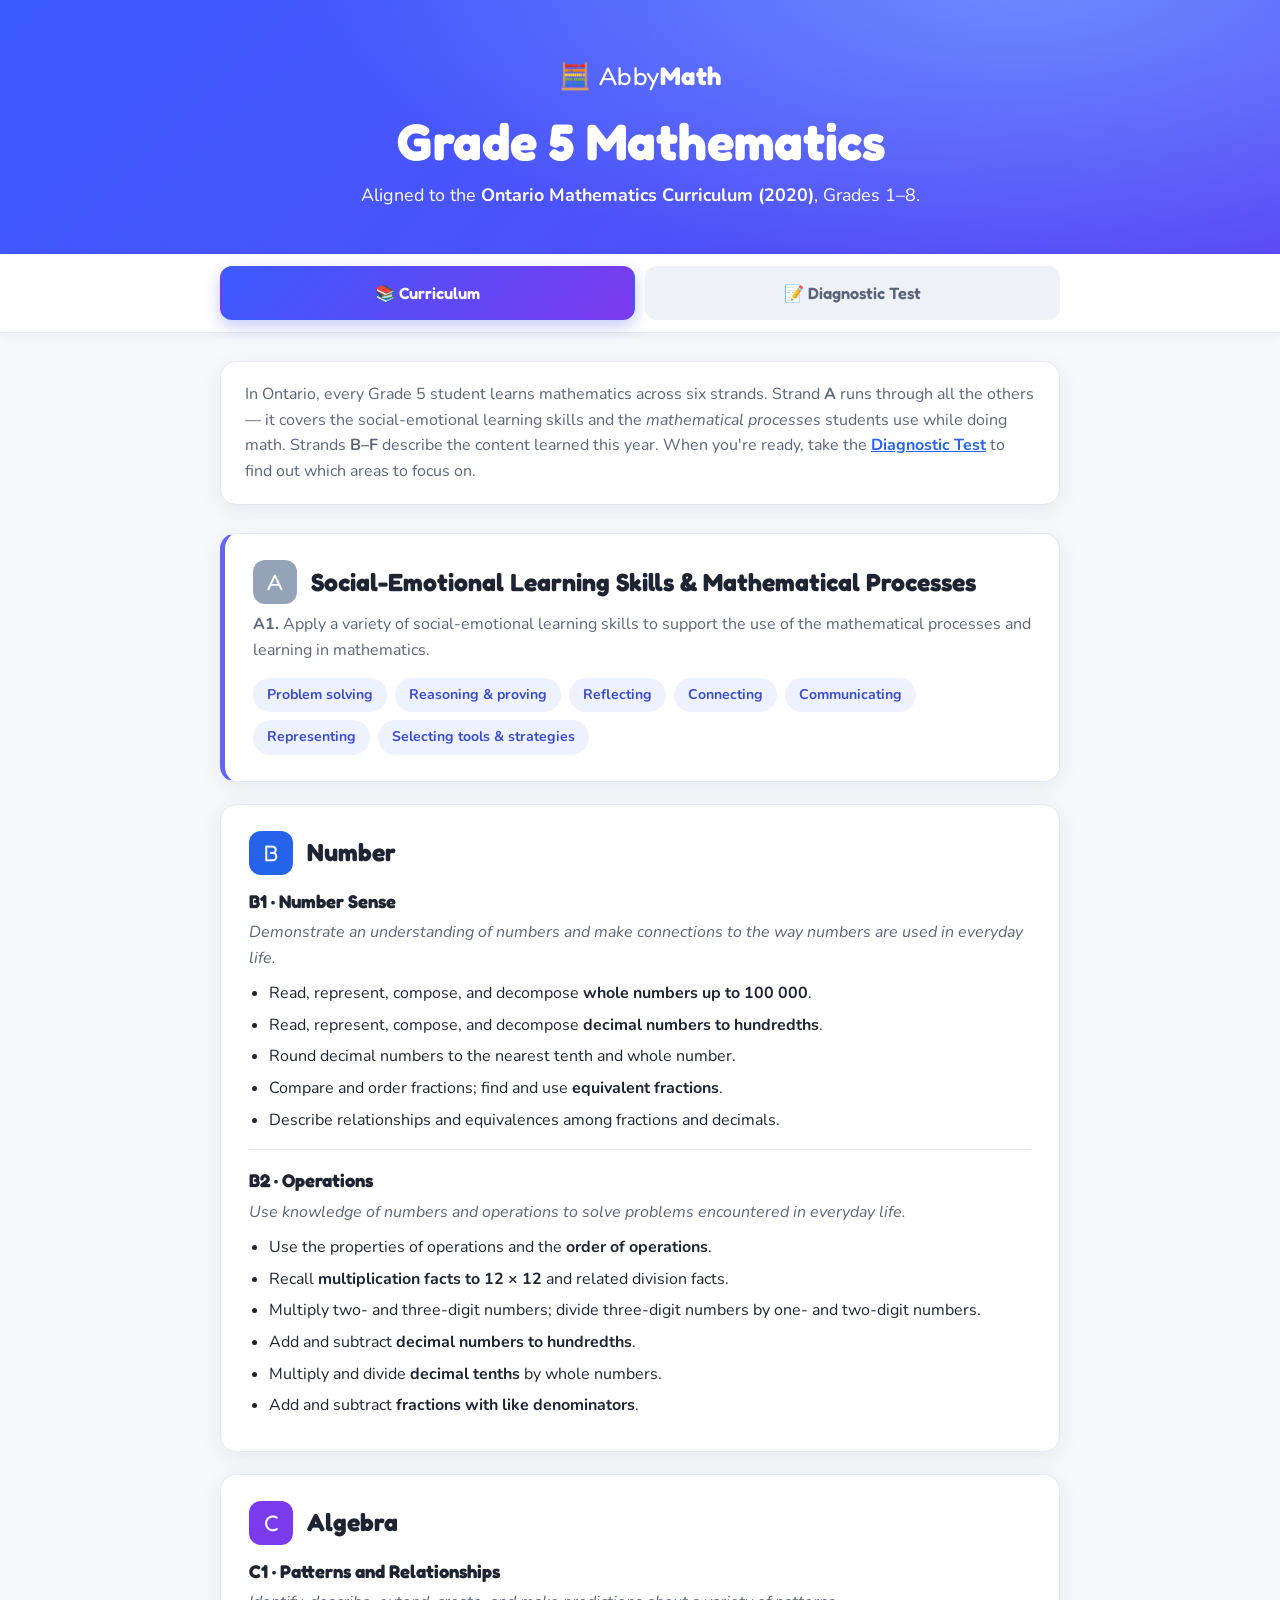
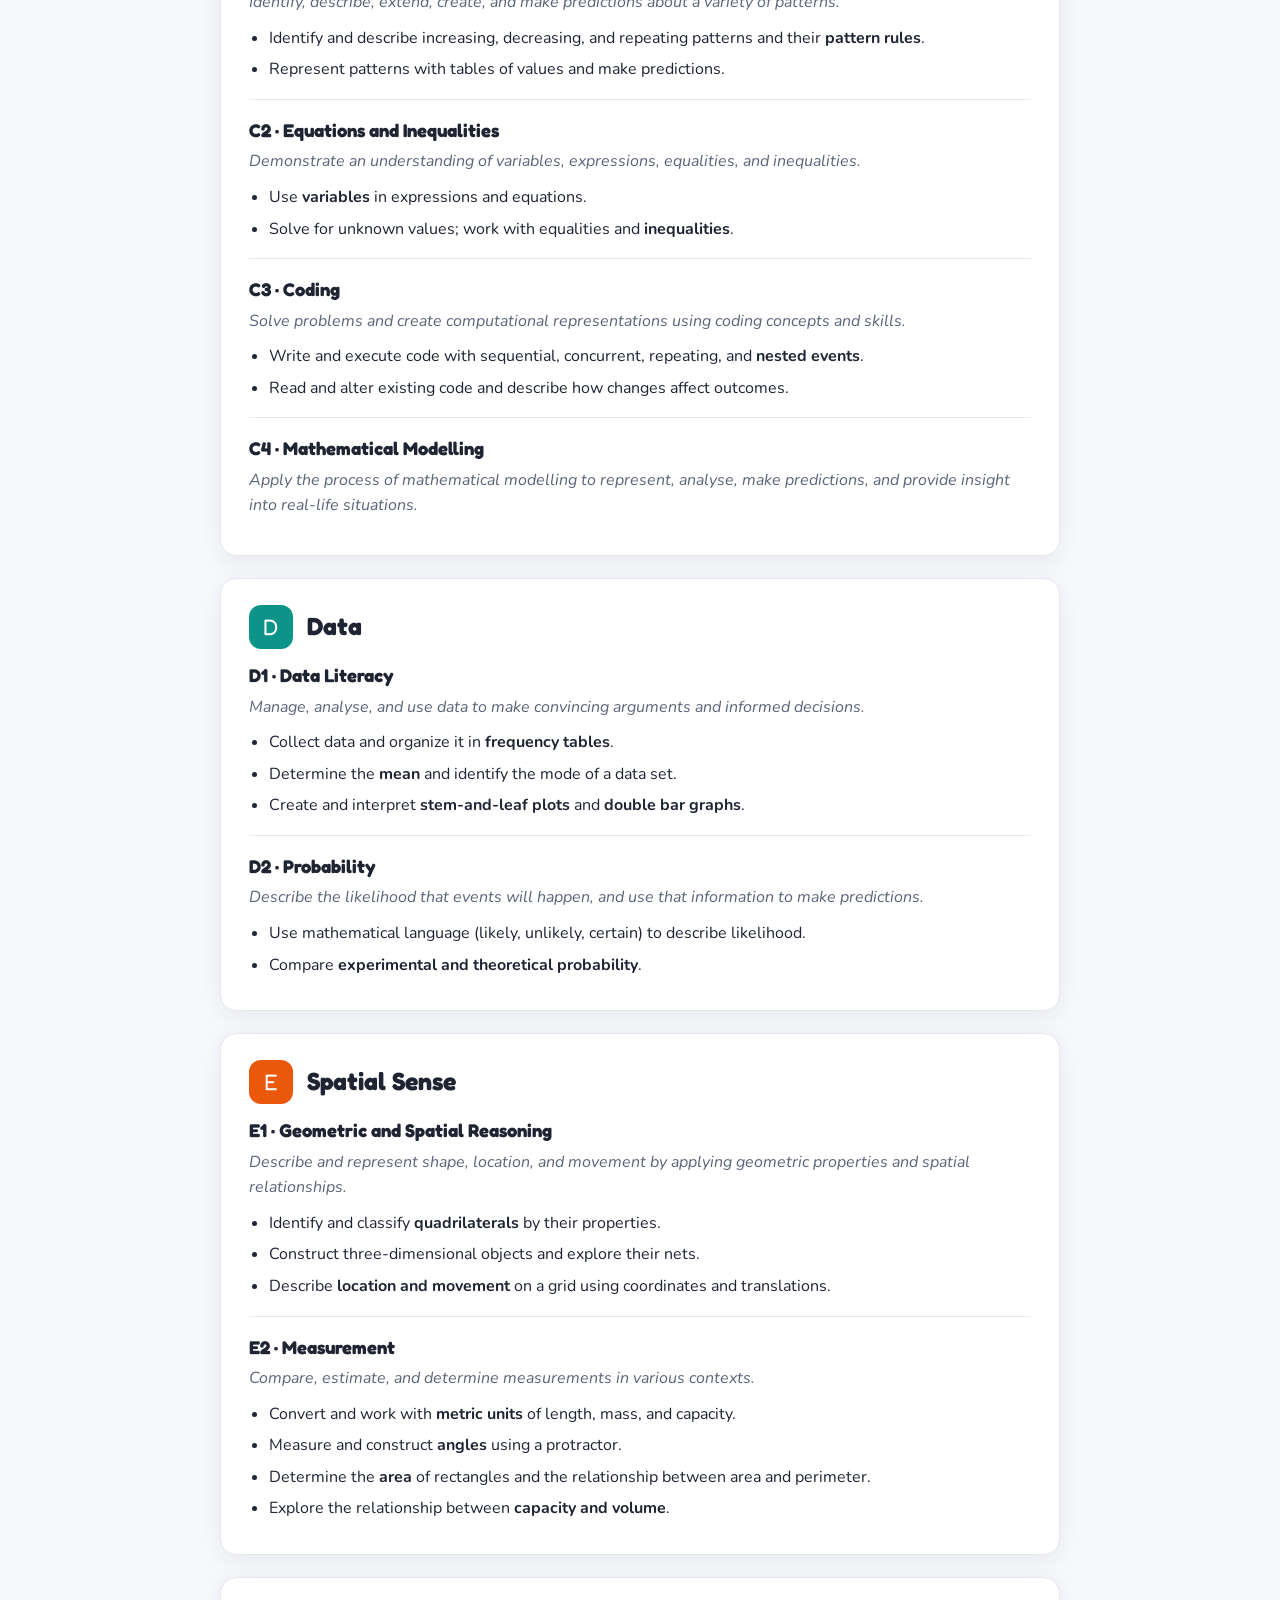
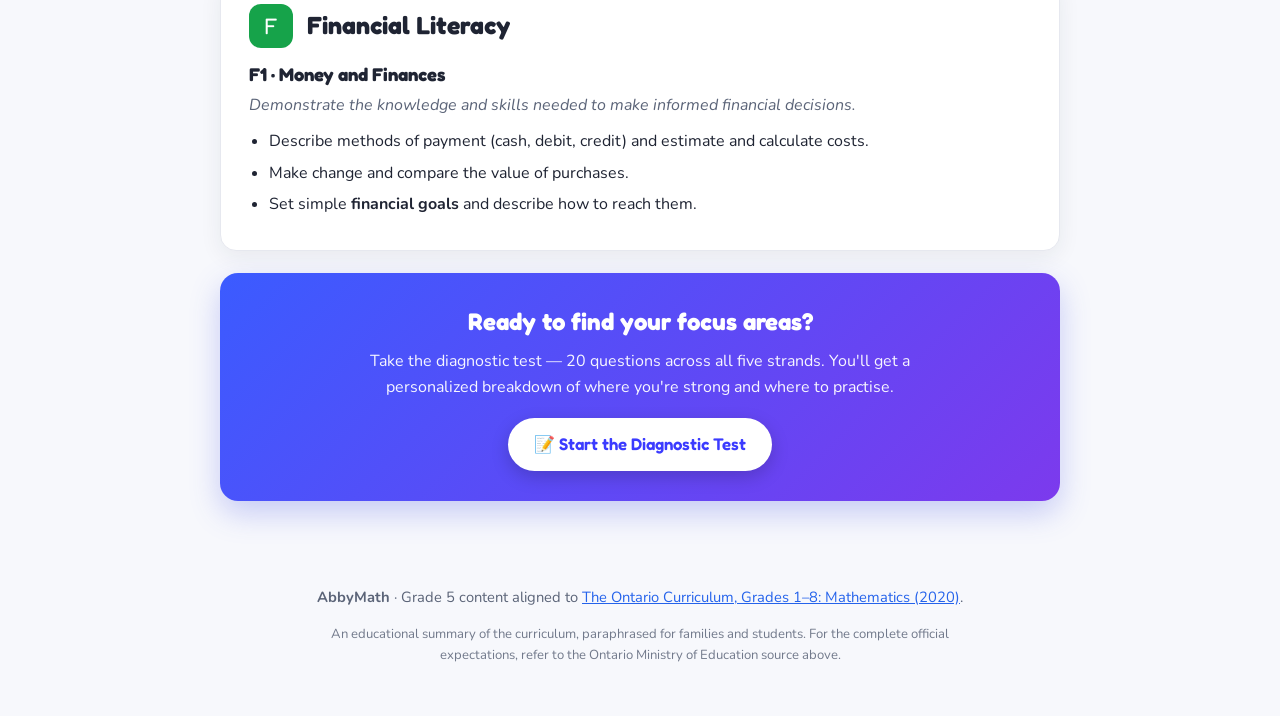
==== commit d8bdec5b: "Split into Curriculum + Diagnostic Test pages; add scored per-strand diagnostic with results Co-Auth" ====
--- a/index.html
+++ b/index.html
@@ -3,8 +3,8 @@
 <head>
   <meta charset="UTF-8" />
   <meta name="viewport" content="width=device-width, initial-scale=1.0" />
-  <title>AbbyMath — Ontario Grade 5 Mathematics</title>
-  <meta name="description" content="AbbyMath: a Grade 5 math site aligned to the Ontario 2020 Mathematics curriculum. Browse the curriculum by strand and practise with sample assignments." />
+  <title>AbbyMath — Ontario Grade 5 Curriculum</title>
+  <meta name="description" content="AbbyMath: the Ontario 2020 Grade 5 Mathematics curriculum, organized by strand. Take the diagnostic test to find areas to focus on." />
   <link rel="preconnect" href="https://fonts.googleapis.com" />
   <link rel="preconnect" href="https://fonts.gstatic.com" crossorigin />
   <link href="https://fonts.googleapis.com/css2?family=Fredoka:wght@500;600;700&family=Nunito:wght@400;600;700&display=swap" rel="stylesheet" />
@@ -19,295 +19,166 @@
     </div>
   </header>
 
-  <!-- Two-button bar: Curriculum | Assignments -->
-  <div class="tabs" role="tablist" aria-label="Sections">
-    <div class="tabs-inner">
-      <button class="tab-btn active" id="tab-curriculum" role="tab" aria-selected="true" aria-controls="panel-curriculum" data-tab="curriculum">
-        📚 Curriculum
-      </button>
-      <button class="tab-btn" id="tab-assignments" role="tab" aria-selected="false" aria-controls="panel-assignments" data-tab="assignments">
-        📝 Assignments
-      </button>
+  <nav class="topnav" aria-label="Primary">
+    <div class="topnav-inner">
+      <a class="nav-btn active" href="index.html" aria-current="page">📚 Curriculum</a>
+      <a class="nav-btn" href="diagnostic.html">📝 Diagnostic Test</a>
     </div>
-  </div>
+  </nav>
 
   <main class="container">
+    <div class="intro">
+      <p>
+        In Ontario, every Grade 5 student learns mathematics across six strands. Strand <strong>A</strong>
+        runs through all the others — it covers the social-emotional learning skills and the
+        <em>mathematical processes</em> students use while doing math. Strands <strong>B–F</strong>
+        describe the content learned this year. When you're ready, take the
+        <a href="diagnostic.html">Diagnostic Test</a> to find out which areas to focus on.
+      </p>
+    </div>
 
-    <!-- ============ CURRICULUM PANEL ============ -->
-    <section class="panel active" id="panel-curriculum" role="tabpanel" aria-labelledby="tab-curriculum">
-      <div class="intro">
-        <p>
-          In Ontario, every Grade 5 student learns mathematics across six strands. Strand <strong>A</strong>
-          runs through all the others — it covers the social-emotional learning skills and the
-          <em>mathematical processes</em> students use while doing math. Strands <strong>B–F</strong>
-          describe the content learned this year.
-        </p>
-      </div>
-
-      <!-- Strand A -->
-      <section class="strand strand-a">
-        <div class="strand-head">
-          <span class="badge">A</span>
-          <h2>Social-Emotional Learning Skills &amp; Mathematical Processes</h2>
-        </div>
-        <p class="strand-overview">
-          <strong>A1.</strong> Apply a variety of social-emotional learning skills to support the use of the
-          mathematical processes and learning in mathematics.
-        </p>
-        <ul class="chips">
-          <li>Problem solving</li>
-          <li>Reasoning &amp; proving</li>
-          <li>Reflecting</li>
-          <li>Connecting</li>
-          <li>Communicating</li>
-          <li>Representing</li>
-          <li>Selecting tools &amp; strategies</li>
-        </ul>
-      </section>
-
-      <!-- Strand B -->
-      <section class="strand">
-        <div class="strand-head">
-          <span class="badge badge-b">B</span>
-          <h2>Number</h2>
-        </div>
-        <article class="substrand">
-          <h3>B1 · Number Sense</h3>
-          <p class="overall">Demonstrate an understanding of numbers and make connections to the way numbers are used in everyday life.</p>
-          <ul>
-            <li>Read, represent, compose, and decompose <strong>whole numbers up to 100&nbsp;000</strong>.</li>
-            <li>Read, represent, compose, and decompose <strong>decimal numbers to hundredths</strong>.</li>
-            <li>Round decimal numbers to the nearest tenth and whole number.</li>
-            <li>Compare and order fractions; find and use <strong>equivalent fractions</strong>.</li>
-            <li>Describe relationships and equivalences among fractions and decimals.</li>
-          </ul>
-        </article>
-        <article class="substrand">
-          <h3>B2 · Operations</h3>
-          <p class="overall">Use knowledge of numbers and operations to solve problems encountered in everyday life.</p>
-          <ul>
-            <li>Use the properties of operations and the <strong>order of operations</strong>.</li>
-            <li>Recall <strong>multiplication facts to 12 × 12</strong> and related division facts.</li>
-            <li>Multiply two- and three-digit numbers; divide three-digit numbers by one- and two-digit numbers.</li>
-            <li>Add and subtract <strong>decimal numbers to hundredths</strong>.</li>
-            <li>Multiply and divide <strong>decimal tenths</strong> by whole numbers.</li>
-            <li>Add and subtract <strong>fractions with like denominators</strong>.</li>
-          </ul>
-        </article>
-      </section>
-
-      <!-- Strand C -->
-      <section class="strand">
-        <div class="strand-head">
-          <span class="badge badge-c">C</span>
-          <h2>Algebra</h2>
-        </div>
-        <article class="substrand">
-          <h3>C1 · Patterns and Relationships</h3>
-          <p class="overall">Identify, describe, extend, create, and make predictions about a variety of patterns.</p>
-          <ul>
-            <li>Identify and describe increasing, decreasing, and repeating patterns and their <strong>pattern rules</strong>.</li>
-            <li>Represent patterns with tables of values and make predictions.</li>
-          </ul>
-        </article>
-        <article class="substrand">
-          <h3>C2 · Equations and Inequalities</h3>
-          <p class="overall">Demonstrate an understanding of variables, expressions, equalities, and inequalities.</p>
-          <ul>
-            <li>Use <strong>variables</strong> in expressions and equations.</li>
-            <li>Solve for unknown values; work with equalities and <strong>inequalities</strong>.</li>
-          </ul>
-        </article>
-        <article class="substrand">
-          <h3>C3 · Coding</h3>
-          <p class="overall">Solve problems and create computational representations using coding concepts and skills.</p>
-          <ul>
-            <li>Write and execute code with sequential, concurrent, repeating, and <strong>nested events</strong>.</li>
-            <li>Read and alter existing code and describe how changes affect outcomes.</li>
-          </ul>
-        </article>
-        <article class="substrand">
-          <h3>C4 · Mathematical Modelling</h3>
-          <p class="overall">Apply the process of mathematical modelling to represent, analyse, make predictions, and provide insight into real-life situations.</p>
-        </article>
-      </section>
-
-      <!-- Strand D -->
-      <section class="strand">
-        <div class="strand-head">
-          <span class="badge badge-d">D</span>
-          <h2>Data</h2>
-        </div>
-        <article class="substrand">
-          <h3>D1 · Data Literacy</h3>
-          <p class="overall">Manage, analyse, and use data to make convincing arguments and informed decisions.</p>
-          <ul>
-            <li>Collect data and organize it in <strong>frequency tables</strong>.</li>
-            <li>Determine the <strong>mean</strong> and identify the mode of a data set.</li>
-            <li>Create and interpret <strong>stem-and-leaf plots</strong> and <strong>double bar graphs</strong>.</li>
-          </ul>
-        </article>
-        <article class="substrand">
-          <h3>D2 · Probability</h3>
-          <p class="overall">Describe the likelihood that events will happen, and use that information to make predictions.</p>
-          <ul>
-            <li>Use mathematical language (likely, unlikely, certain) to describe likelihood.</li>
-            <li>Compare <strong>experimental and theoretical probability</strong>.</li>
-          </ul>
-        </article>
-      </section>
-
-      <!-- Strand E -->
-      <section class="strand">
-        <div class="strand-head">
-          <span class="badge badge-e">E</span>
-          <h2>Spatial Sense</h2>
-        </div>
-        <article class="substrand">
-          <h3>E1 · Geometric and Spatial Reasoning</h3>
-          <p class="overall">Describe and represent shape, location, and movement by applying geometric properties and spatial relationships.</p>
-          <ul>
-            <li>Identify and classify <strong>quadrilaterals</strong> by their properties.</li>
-            <li>Construct three-dimensional objects and explore their nets.</li>
-            <li>Describe <strong>location and movement</strong> on a grid using coordinates and translations.</li>
-          </ul>
-        </article>
-        <article class="substrand">
-          <h3>E2 · Measurement</h3>
-          <p class="overall">Compare, estimate, and determine measurements in various contexts.</p>
-          <ul>
-            <li>Convert and work with <strong>metric units</strong> of length, mass, and capacity.</li>
-            <li>Measure and construct <strong>angles</strong> using a protractor.</li>
-            <li>Determine the <strong>area</strong> of rectangles and the relationship between area and perimeter.</li>
-            <li>Explore the relationship between <strong>capacity and volume</strong>.</li>
-          </ul>
-        </article>
-      </section>
-
-      <!-- Strand F -->
-      <section class="strand">
-        <div class="strand-head">
-          <span class="badge badge-f">F</span>
-          <h2>Financial Literacy</h2>
-        </div>
-        <article class="substrand">
-          <h3>F1 · Money and Finances</h3>
-          <p class="overall">Demonstrate the knowledge and skills needed to make informed financial decisions.</p>
-          <ul>
-            <li>Describe methods of payment (cash, debit, credit) and estimate and calculate costs.</li>
-            <li>Make change and compare the value of purchases.</li>
-            <li>Set simple <strong>financial goals</strong> and describe how to reach them.</li>
-          </ul>
-        </article>
-      </section>
+    <!-- Strand A -->
+    <section class="strand strand-a">
+      <div class="strand-head"><span class="badge">A</span><h2>Social-Emotional Learning Skills &amp; Mathematical Processes</h2></div>
+      <p class="strand-overview"><strong>A1.</strong> Apply a variety of social-emotional learning skills to support the use of the mathematical processes and learning in mathematics.</p>
+      <ul class="chips">
+        <li>Problem solving</li><li>Reasoning &amp; proving</li><li>Reflecting</li><li>Connecting</li>
+        <li>Communicating</li><li>Representing</li><li>Selecting tools &amp; strategies</li>
+      </ul>
     </section>
 
-    <!-- ============ ASSIGNMENTS PANEL ============ -->
-    <section class="panel" id="panel-assignments" role="tabpanel" aria-labelledby="tab-assignments" hidden>
-      <div class="intro">
-        <p>Practise each strand with these sample assignments. Try each question first, then tap <strong>“Show answer”</strong> to check your work.</p>
-      </div>
-
-      <div class="questions">
-        <h3 class="q-title"><span class="badge badge-b q-badge">B</span> Number</h3>
-        <ol class="q-list">
-          <li>Write <strong>47&nbsp;205</strong> in expanded form.
-            <details><summary>Show answer</summary><p>40&nbsp;000 + 7&nbsp;000 + 200 + 0 + 5</p></details>
-          </li>
-          <li>Which is greater, <strong>3/4</strong> or <strong>5/8</strong>? Explain.
-            <details><summary>Show answer</summary><p>3/4 = 6/8, and 6/8 &gt; 5/8, so <strong>3/4 is greater</strong>.</p></details>
-          </li>
-          <li>Round <strong>6.47</strong> to the nearest tenth.
-            <details><summary>Show answer</summary><p>6.5 (the hundredths digit 7 rounds the tenths up).</p></details>
-          </li>
-          <li>Calculate <strong>24 × 36</strong>.
-            <details><summary>Show answer</summary><p>864</p></details>
-          </li>
-          <li>Calculate <strong>3.75 + 2.6</strong> and <strong>2/5 + 1/5</strong>.
-            <details><summary>Show answer</summary><p>3.75 + 2.6 = <strong>6.35</strong>; 2/5 + 1/5 = <strong>3/5</strong>.</p></details>
-          </li>
-        </ol>
-      </div>
-
-      <div class="questions">
-        <h3 class="q-title"><span class="badge badge-c q-badge">C</span> Algebra</h3>
-        <ol class="q-list">
-          <li>A pattern begins <strong>4, 7, 10, 13, …</strong> State the pattern rule and find the 8th term.
-            <details><summary>Show answer</summary><p>Rule: start at 4 and add 3 each time. 8th term = 4 + 7 × 3 = <strong>25</strong>.</p></details>
-          </li>
-          <li>Solve for <strong>n</strong>: &nbsp; n + 8 = 21.
-            <details><summary>Show answer</summary><p>n = 21 − 8 = <strong>13</strong>.</p></details>
-          </li>
-          <li>True or false? &nbsp; 5 × 4 &gt; 3 × 7.
-            <details><summary>Show answer</summary><p>20 &gt; 21 is <strong>false</strong>.</p></details>
-          </li>
-          <li><strong>Coding:</strong> Write code (in words) to make a turtle draw a square using a repeat loop.
-            <details><summary>Show answer</summary><p>repeat 4 times { move forward 50 steps; turn right 90° }</p></details>
-          </li>
-        </ol>
-      </div>
-
-      <div class="questions">
-        <h3 class="q-title"><span class="badge badge-d q-badge">D</span> Data</h3>
-        <ol class="q-list">
-          <li>Find the <strong>mean</strong> of: 4, 8, 6, 10, 7.
-            <details><summary>Show answer</summary><p>(4 + 8 + 6 + 10 + 7) ÷ 5 = 35 ÷ 5 = <strong>7</strong>.</p></details>
-          </li>
-          <li>A spinner has 4 equal sections: red, blue, green, yellow. What is the probability of landing on <strong>green</strong>?
-            <details><summary>Show answer</summary><p>1 out of 4, or <strong>1/4</strong>.</p></details>
-          </li>
-          <li>A bag has 3 red and 2 blue marbles. What is the probability of drawing a <strong>red</strong> marble?
-            <details><summary>Show answer</summary><p>3 out of 5, or <strong>3/5</strong>.</p></details>
-          </li>
-        </ol>
-      </div>
-
-      <div class="questions">
-        <h3 class="q-title"><span class="badge badge-e q-badge">E</span> Spatial Sense</h3>
-        <ol class="q-list">
-          <li>A rectangle is <strong>8 cm by 5 cm</strong>. Find its area and perimeter.
-            <details><summary>Show answer</summary><p>Area = 8 × 5 = <strong>40 cm²</strong>; Perimeter = 2 × (8 + 5) = <strong>26 cm</strong>.</p></details>
-          </li>
-          <li>How many <strong>faces, edges, and vertices</strong> does a rectangular prism have?
-            <details><summary>Show answer</summary><p>6 faces, 12 edges, 8 vertices.</p></details>
-          </li>
-          <li>Convert <strong>3 m</strong> to centimetres.
-            <details><summary>Show answer</summary><p>3 × 100 = <strong>300 cm</strong>.</p></details>
-          </li>
-          <li>Name a quadrilateral with exactly <strong>one pair of parallel sides</strong>.
-            <details><summary>Show answer</summary><p>A <strong>trapezoid</strong>.</p></details>
-          </li>
-        </ol>
-      </div>
-
-      <div class="questions">
-        <h3 class="q-title"><span class="badge badge-f q-badge">F</span> Financial Literacy</h3>
-        <ol class="q-list">
-          <li>You buy snacks for <strong>$4.75</strong> and pay with a <strong>$10</strong> bill. How much change do you get?
-            <details><summary>Show answer</summary><p>$10.00 − $4.75 = <strong>$5.25</strong>.</p></details>
-          </li>
-          <li>You want to save <strong>$60 in 5 weeks</strong>. How much must you save each week?
-            <details><summary>Show answer</summary><p>$60 ÷ 5 = <strong>$12 per week</strong>.</p></details>
-          </li>
-          <li>A toy costs $18. It is on sale for <strong>$3 off</strong>. What is the sale price, and what fraction did you save?
-            <details><summary>Show answer</summary><p>Sale price = $15. You saved 3/18 = <strong>1/6</strong> of the original price.</p></details>
-          </li>
-        </ol>
-      </div>
+    <!-- Strand B -->
+    <section class="strand">
+      <div class="strand-head"><span class="badge badge-b">B</span><h2>Number</h2></div>
+      <article class="substrand">
+        <h3>B1 · Number Sense</h3>
+        <p class="overall">Demonstrate an understanding of numbers and make connections to the way numbers are used in everyday life.</p>
+        <ul>
+          <li>Read, represent, compose, and decompose <strong>whole numbers up to 100&nbsp;000</strong>.</li>
+          <li>Read, represent, compose, and decompose <strong>decimal numbers to hundredths</strong>.</li>
+          <li>Round decimal numbers to the nearest tenth and whole number.</li>
+          <li>Compare and order fractions; find and use <strong>equivalent fractions</strong>.</li>
+          <li>Describe relationships and equivalences among fractions and decimals.</li>
+        </ul>
+      </article>
+      <article class="substrand">
+        <h3>B2 · Operations</h3>
+        <p class="overall">Use knowledge of numbers and operations to solve problems encountered in everyday life.</p>
+        <ul>
+          <li>Use the properties of operations and the <strong>order of operations</strong>.</li>
+          <li>Recall <strong>multiplication facts to 12 × 12</strong> and related division facts.</li>
+          <li>Multiply two- and three-digit numbers; divide three-digit numbers by one- and two-digit numbers.</li>
+          <li>Add and subtract <strong>decimal numbers to hundredths</strong>.</li>
+          <li>Multiply and divide <strong>decimal tenths</strong> by whole numbers.</li>
+          <li>Add and subtract <strong>fractions with like denominators</strong>.</li>
+        </ul>
+      </article>
     </section>
 
+    <!-- Strand C -->
+    <section class="strand">
+      <div class="strand-head"><span class="badge badge-c">C</span><h2>Algebra</h2></div>
+      <article class="substrand">
+        <h3>C1 · Patterns and Relationships</h3>
+        <p class="overall">Identify, describe, extend, create, and make predictions about a variety of patterns.</p>
+        <ul>
+          <li>Identify and describe increasing, decreasing, and repeating patterns and their <strong>pattern rules</strong>.</li>
+          <li>Represent patterns with tables of values and make predictions.</li>
+        </ul>
+      </article>
+      <article class="substrand">
+        <h3>C2 · Equations and Inequalities</h3>
+        <p class="overall">Demonstrate an understanding of variables, expressions, equalities, and inequalities.</p>
+        <ul>
+          <li>Use <strong>variables</strong> in expressions and equations.</li>
+          <li>Solve for unknown values; work with equalities and <strong>inequalities</strong>.</li>
+        </ul>
+      </article>
+      <article class="substrand">
+        <h3>C3 · Coding</h3>
+        <p class="overall">Solve problems and create computational representations using coding concepts and skills.</p>
+        <ul>
+          <li>Write and execute code with sequential, concurrent, repeating, and <strong>nested events</strong>.</li>
+          <li>Read and alter existing code and describe how changes affect outcomes.</li>
+        </ul>
+      </article>
+      <article class="substrand">
+        <h3>C4 · Mathematical Modelling</h3>
+        <p class="overall">Apply the process of mathematical modelling to represent, analyse, make predictions, and provide insight into real-life situations.</p>
+      </article>
+    </section>
+
+    <!-- Strand D -->
+    <section class="strand">
+      <div class="strand-head"><span class="badge badge-d">D</span><h2>Data</h2></div>
+      <article class="substrand">
+        <h3>D1 · Data Literacy</h3>
+        <p class="overall">Manage, analyse, and use data to make convincing arguments and informed decisions.</p>
+        <ul>
+          <li>Collect data and organize it in <strong>frequency tables</strong>.</li>
+          <li>Determine the <strong>mean</strong> and identify the mode of a data set.</li>
+          <li>Create and interpret <strong>stem-and-leaf plots</strong> and <strong>double bar graphs</strong>.</li>
+        </ul>
+      </article>
+      <article class="substrand">
+        <h3>D2 · Probability</h3>
+        <p class="overall">Describe the likelihood that events will happen, and use that information to make predictions.</p>
+        <ul>
+          <li>Use mathematical language (likely, unlikely, certain) to describe likelihood.</li>
+          <li>Compare <strong>experimental and theoretical probability</strong>.</li>
+        </ul>
+      </article>
+    </section>
+
+    <!-- Strand E -->
+    <section class="strand">
+      <div class="strand-head"><span class="badge badge-e">E</span><h2>Spatial Sense</h2></div>
+      <article class="substrand">
+        <h3>E1 · Geometric and Spatial Reasoning</h3>
+        <p class="overall">Describe and represent shape, location, and movement by applying geometric properties and spatial relationships.</p>
+        <ul>
+          <li>Identify and classify <strong>quadrilaterals</strong> by their properties.</li>
+          <li>Construct three-dimensional objects and explore their nets.</li>
+          <li>Describe <strong>location and movement</strong> on a grid using coordinates and translations.</li>
+        </ul>
+      </article>
+      <article class="substrand">
+        <h3>E2 · Measurement</h3>
+        <p class="overall">Compare, estimate, and determine measurements in various contexts.</p>
+        <ul>
+          <li>Convert and work with <strong>metric units</strong> of length, mass, and capacity.</li>
+          <li>Measure and construct <strong>angles</strong> using a protractor.</li>
+          <li>Determine the <strong>area</strong> of rectangles and the relationship between area and perimeter.</li>
+          <li>Explore the relationship between <strong>capacity and volume</strong>.</li>
+        </ul>
+      </article>
+    </section>
+
+    <!-- Strand F -->
+    <section class="strand">
+      <div class="strand-head"><span class="badge badge-f">F</span><h2>Financial Literacy</h2></div>
+      <article class="substrand">
+        <h3>F1 · Money and Finances</h3>
+        <p class="overall">Demonstrate the knowledge and skills needed to make informed financial decisions.</p>
+        <ul>
+          <li>Describe methods of payment (cash, debit, credit) and estimate and calculate costs.</li>
+          <li>Make change and compare the value of purchases.</li>
+          <li>Set simple <strong>financial goals</strong> and describe how to reach them.</li>
+        </ul>
+      </article>
+    </section>
+
+    <div class="cta-card">
+      <h2>Ready to find your focus areas?</h2>
+      <p>Take the diagnostic test — 20 questions across all five strands. You'll get a personalized breakdown of where you're strong and where to practise.</p>
+      <a class="cta-btn" href="diagnostic.html">📝 Start the Diagnostic Test</a>
+    </div>
   </main>
 
   <footer class="site-footer">
-    <p>
-      <strong>AbbyMath</strong> · Grade 5 content aligned to
-      <a href="https://www.dcp.edu.gov.on.ca/en/curriculum/elementary-mathematics" target="_blank" rel="noopener">
-        The Ontario Curriculum, Grades 1–8: Mathematics (2020)</a>.
-    </p>
-    <p class="fineprint">
-      An educational summary of the curriculum, paraphrased for families and students. For the complete official
-      expectations, refer to the Ontario Ministry of Education source above.
-    </p>
+    <p><strong>AbbyMath</strong> · Grade 5 content aligned to
+      <a href="https://www.dcp.edu.gov.on.ca/en/curriculum/elementary-mathematics" target="_blank" rel="noopener">The Ontario Curriculum, Grades 1–8: Mathematics (2020)</a>.</p>
+    <p class="fineprint">An educational summary of the curriculum, paraphrased for families and students. For the complete official expectations, refer to the Ontario Ministry of Education source above.</p>
   </footer>
 
   <script defer src="app.js"></script>
--- a/styles.css
+++ b/styles.css
@@ -32,112 +32,53 @@
   padding: 56px 20px 44px;
   text-align: center;
 }
+.hero-sm { padding: 40px 20px 32px; }
 .hero-inner { max-width: 820px; margin: 0 auto; }
-.logo {
-  font-family: "Fredoka", sans-serif;
-  font-size: 1.6rem;
-  letter-spacing: 0.5px;
-  margin-bottom: 16px;
-  display: inline-block;
-}
+.logo { font-family: "Fredoka", sans-serif; font-size: 1.6rem; letter-spacing: 0.5px; margin-bottom: 16px; display: inline-block; }
 .logo span strong { font-weight: 700; }
-.hero h1 {
-  font-family: "Fredoka", sans-serif;
-  font-size: clamp(2.2rem, 6vw, 3.4rem);
-  margin: 0 0 12px;
-  line-height: 1.1;
-}
+.hero h1 { font-family: "Fredoka", sans-serif; font-size: clamp(2rem, 6vw, 3.2rem); margin: 0 0 12px; line-height: 1.1; }
 .tagline { font-size: 1.12rem; margin: 0; opacity: 0.97; }
 
-/* ---------- Tab bar (Curriculum | Assignments) ---------- */
-.tabs {
-  position: sticky;
-  top: 0;
-  z-index: 50;
+/* ---------- Top nav (Curriculum | Diagnostic) ---------- */
+.topnav {
+  position: sticky; top: 0; z-index: 50;
   background: rgba(255, 255, 255, 0.92);
   backdrop-filter: saturate(180%) blur(8px);
   border-bottom: 1px solid var(--line);
   box-shadow: 0 2px 12px rgba(31, 36, 51, 0.06);
 }
-.tabs-inner {
-  max-width: 880px;
-  margin: 0 auto;
-  display: flex;
-  gap: 10px;
-  padding: 12px 20px;
+.topnav-inner { max-width: 880px; margin: 0 auto; display: flex; gap: 10px; padding: 12px 20px; }
+.nav-btn {
+  flex: 1; text-align: center; text-decoration: none;
+  font-family: "Fredoka", sans-serif; font-size: 1.02rem; font-weight: 600;
+  color: var(--muted); background: #eef1f8; border: 2px solid transparent; border-radius: 12px;
+  padding: 12px 18px; cursor: pointer;
+  transition: background 0.18s ease, color 0.18s ease, transform 0.12s ease;
 }
-.tab-btn {
-  flex: 1;
-  font-family: "Fredoka", sans-serif;
-  font-size: 1.02rem;
-  font-weight: 600;
-  color: var(--muted);
-  background: #eef1f8;
-  border: 2px solid transparent;
-  border-radius: 12px;
-  padding: 12px 18px;
-  cursor: pointer;
-  transition: background 0.18s ease, color 0.18s ease, transform 0.12s ease, border-color 0.18s ease;
-}
-.tab-btn:hover { transform: translateY(-2px); background: #e6ebf6; }
-.tab-btn:active { transform: translateY(0) scale(0.99); }
-.tab-btn.active {
-  color: #fff;
-  background: linear-gradient(135deg, #3b5bff, #7c3aed);
-  border-color: transparent;
+.nav-btn:hover { transform: translateY(-2px); background: #e6ebf6; }
+.nav-btn.active {
+  color: #fff; background: linear-gradient(135deg, #3b5bff, #7c3aed);
   box-shadow: 0 6px 16px rgba(73, 87, 230, 0.32);
 }
 
-/* ---------- Layout & panels ---------- */
+/* ---------- Layout ---------- */
 .container { max-width: 880px; margin: 0 auto; padding: 28px 20px 40px; }
-.panel { display: none; }
-.panel.active { display: block; animation: panelIn 0.4s ease; }
-@keyframes panelIn {
-  from { opacity: 0; transform: translateY(8px); }
-  to   { opacity: 1; transform: translateY(0); }
-}
-
-.intro {
-  background: var(--card);
-  border: 1px solid var(--line);
-  border-radius: 16px;
-  padding: 20px 24px;
-  margin: 0 auto 28px;
-  box-shadow: var(--shadow);
-}
+.intro { background: var(--card); border: 1px solid var(--line); border-radius: 16px; padding: 20px 24px; margin: 0 auto 28px; box-shadow: var(--shadow); }
 .intro p { margin: 0; color: var(--muted); }
+.intro a { color: var(--b); font-weight: 700; }
 
 /* ---------- Strand cards ---------- */
-.strand {
-  background: var(--card);
-  border: 1px solid var(--line);
-  border-radius: 16px;
-  padding: 26px 28px;
-  margin-bottom: 22px;
-  box-shadow: var(--shadow);
-  transition: transform 0.2s ease, box-shadow 0.2s ease;
-}
+.strand { background: var(--card); border: 1px solid var(--line); border-radius: 16px; padding: 26px 28px; margin-bottom: 22px; box-shadow: var(--shadow); transition: transform 0.2s ease, box-shadow 0.2s ease; }
 .strand:hover { transform: translateY(-4px); box-shadow: 0 14px 32px rgba(31, 36, 51, 0.12); }
 .strand-head { display: flex; align-items: center; gap: 14px; margin-bottom: 8px; }
 .strand-head h2 { font-family: "Fredoka", sans-serif; font-size: 1.55rem; margin: 0; }
-.badge {
-  flex: 0 0 auto;
-  width: 44px; height: 44px;
-  display: grid; place-items: center;
-  border-radius: 12px;
-  font-family: "Fredoka", sans-serif;
-  font-size: 1.4rem;
-  color: #fff;
-  background: #94a3b8;
-  transition: transform 0.2s ease;
-}
+.badge { flex: 0 0 auto; width: 44px; height: 44px; display: grid; place-items: center; border-radius: 12px; font-family: "Fredoka", sans-serif; font-size: 1.4rem; color: #fff; background: #94a3b8; transition: transform 0.2s ease; }
 .strand:hover .badge { transform: scale(1.08) rotate(-4deg); }
 .badge-b { background: var(--b); }
 .badge-c { background: var(--c); }
 .badge-d { background: var(--d); }
 .badge-e { background: var(--e); }
 .badge-f { background: var(--f); }
-
 .strand-overview { color: var(--muted); margin: 6px 0 14px; }
 .substrand { border-top: 1px solid var(--line); padding-top: 16px; margin-top: 16px; }
 .substrand:first-of-type { border-top: none; padding-top: 4px; margin-top: 8px; }
@@ -145,49 +86,75 @@
 .substrand .overall { color: var(--muted); font-style: italic; margin: 0 0 10px; }
 .substrand ul { margin: 0; padding-left: 20px; }
 .substrand li { margin-bottom: 6px; }
-
 .chips { list-style: none; display: flex; flex-wrap: wrap; gap: 8px; padding: 0; margin: 12px 0 0; }
 .chips li { background: #eef1ff; color: #3b4cca; border-radius: 999px; padding: 6px 14px; font-weight: 700; font-size: 0.88rem; }
 .strand-a { border-left: 5px solid #6366f1; }
 
-/* ---------- Assignment question cards ---------- */
-.questions {
-  background: var(--card);
-  border: 1px solid var(--line);
-  border-radius: 16px;
-  padding: 22px 26px;
-  margin-bottom: 22px;
-  box-shadow: var(--shadow);
+/* ---------- Call-to-action card ---------- */
+.cta-card { background: linear-gradient(135deg, #3b5bff, #7c3aed); color: #fff; border-radius: 18px; padding: 30px 28px; text-align: center; box-shadow: 0 12px 30px rgba(73, 87, 230, 0.28); margin-top: 8px; }
+.cta-card h2 { font-family: "Fredoka", sans-serif; margin: 0 0 8px; font-size: 1.5rem; }
+.cta-card p { margin: 0 auto 18px; max-width: 540px; opacity: 0.95; }
+.cta-btn {
+  display: inline-block; font-family: "Fredoka", sans-serif; font-weight: 600; font-size: 1.05rem;
+  background: #fff; color: #3b3bff; text-decoration: none; border: none; cursor: pointer;
+  padding: 13px 26px; border-radius: 999px; box-shadow: 0 6px 18px rgba(0, 0, 0, 0.18);
+  transition: transform 0.15s ease, box-shadow 0.15s ease;
 }
-.q-title {
-  font-family: "Fredoka", sans-serif;
-  font-size: 1.35rem;
-  margin: 0 0 14px;
-  display: flex;
-  align-items: center;
-  gap: 12px;
+.cta-btn:hover { transform: translateY(-2px); box-shadow: 0 10px 24px rgba(0, 0, 0, 0.22); }
+.cta-btn:active { transform: translateY(0) scale(0.98); }
+
+/* ---------- Quiz ---------- */
+.qcard {
+  background: var(--card); border: 1px solid var(--line); border-left: 5px solid var(--accent, #94a3b8);
+  border-radius: 14px; padding: 20px 22px; margin-bottom: 18px; box-shadow: var(--shadow);
+  transition: box-shadow 0.2s ease, border-color 0.2s ease;
 }
-.q-badge { width: 36px; height: 36px; font-size: 1.15rem; border-radius: 10px; }
-.q-list { margin: 0; padding-left: 22px; }
-.q-list li { margin-bottom: 16px; }
-.q-list details { margin-top: 6px; }
-.q-list summary {
-  cursor: pointer;
-  color: var(--b);
-  font-weight: 700;
-  font-size: 0.9rem;
-  width: max-content;
-  transition: color 0.15s ease;
+.qcard-head { display: flex; align-items: center; gap: 10px; margin-bottom: 10px; }
+.qnum { font-family: "Fredoka", sans-serif; font-weight: 700; color: var(--muted); }
+.qstrand { color: #fff; font-size: 0.78rem; font-weight: 700; padding: 3px 10px; border-radius: 999px; }
+.qtext { font-size: 1.08rem; font-weight: 600; margin: 0 0 14px; }
+.qopts { display: grid; gap: 8px; }
+.qopt {
+  display: flex; align-items: center; gap: 10px; padding: 10px 14px; border: 1.5px solid var(--line);
+  border-radius: 10px; cursor: pointer; transition: background 0.15s ease, border-color 0.15s ease;
 }
-.q-list summary:hover { color: var(--c); }
-.q-list details p {
-  margin: 8px 0 0;
-  background: #f0f4ff;
-  border-left: 3px solid var(--b);
-  padding: 8px 12px;
-  border-radius: 6px;
-}
-.q-list details[open] p { animation: answerIn 0.3s ease; }
+.qopt:hover { background: #f4f6fd; border-color: #c9d2ea; }
+.qopt input { accent-color: var(--accent, #3b5bff); width: 18px; height: 18px; flex: 0 0 auto; }
+.qopt-text { font-size: 1rem; }
+.qcard-missing { animation: shake 0.4s ease; border-color: #dc2626 !important; }
+@keyframes shake { 0%,100%{transform:translateX(0)} 25%{transform:translateX(-6px)} 75%{transform:translateX(6px)} }
+
+/* graded states (after submit) */
+.qcard-correct { border-color: #16a34a; }
+.qcard-wrong { border-color: #dc2626; }
+
+.quiz-actions { text-align: center; margin: 6px 0 10px; }
+.progress { color: var(--muted); font-weight: 700; margin: 0 0 12px; }
+.progress-warn { color: #dc2626; }
+
+/* ---------- Results ---------- */
+.results { background: var(--card); border: 1px solid var(--line); border-radius: 18px; padding: 28px; margin-top: 24px; box-shadow: var(--shadow); animation: panelIn 0.4s ease; }
+.res-title { font-family: "Fredoka", sans-serif; font-size: 1.6rem; margin: 0 0 16px; text-align: center; }
+.res-overall { text-align: center; margin-bottom: 22px; }
+.res-overall-num { font-family: "Fredoka", sans-serif; font-size: 3rem; line-height: 1; color: #3b3bff; }
+.res-overall-pct { color: var(--muted); font-weight: 700; }
+.res-table { display: grid; gap: 14px; margin-bottom: 22px; }
+.res-row { display: grid; grid-template-columns: 180px 1fr auto; align-items: center; gap: 12px; }
+.res-label { display: flex; align-items: center; gap: 10px; font-weight: 700; }
+.q-badge { width: 32px; height: 32px; font-size: 1rem; border-radius: 9px; }
+.res-bar { background: #eef1f8; border-radius: 999px; height: 14px; overflow: hidden; }
+.res-fill { height: 100%; border-radius: 999px; transition: width 0.8s cubic-bezier(0.22, 1, 0.36, 1); }
+.res-score { font-weight: 700; white-space: nowrap; }
+.res-pill { font-size: 0.74rem; padding: 2px 8px; border-radius: 999px; margin-left: 6px; color: #fff; }
+.lvl-strong { background: #16a34a; }
+.lvl-dev { background: #d97706; }
+.lvl-weak { background: #dc2626; }
+.res-summary { border-radius: 12px; padding: 16px 18px; font-size: 1rem; }
+.res-focus { background: #fef2f2; border: 1px solid #fecaca; color: #7f1d1d; }
+.res-focus a { color: #b91c1c; font-weight: 700; }
+.res-good { background: #f0fdf4; border: 1px solid #bbf7d0; color: #14532d; }
+.res-actions { text-align: center; margin-top: 22px; display: flex; gap: 12px; justify-content: center; flex-wrap: wrap; }
+.res-actions .nav-btn { flex: 0 0 auto; }
 
 /* ---------- Footer ---------- */
 .site-footer { text-align: center; padding: 30px 20px 50px; color: var(--muted); font-size: 0.92rem; }
@@ -195,41 +162,27 @@
 .fineprint { font-size: 0.82rem; max-width: 620px; margin: 8px auto 0; opacity: 0.85; }
 
 @media (max-width: 560px) {
-  .strand, .intro, .questions { padding: 20px; }
+  .strand, .intro, .qcard, .results { padding: 20px; }
   .strand-head h2 { font-size: 1.3rem; }
-  .tab-btn { font-size: 0.95rem; padding: 11px 10px; }
+  .nav-btn { font-size: 0.95rem; padding: 11px 10px; }
+  .res-row { grid-template-columns: 1fr; gap: 6px; }
+  .res-bar { order: 3; }
 }
 
 /* ====================== Animations ====================== */
-@keyframes heroPan {
-  from { background-position: 80% -10%, 0% 50%; }
-  to   { background-position: 80% -10%, 100% 50%; }
-}
-
-/* Hero entrance (staggered) */
+@keyframes heroPan { from { background-position: 80% -10%, 0% 50%; } to { background-position: 80% -10%, 100% 50%; } }
 .logo, .hero h1, .tagline { opacity: 0; animation: fadeUp 0.7s ease forwards; }
 .logo    { animation: fadeUp 0.7s ease 0.05s forwards, float 4.5s ease-in-out 1.2s infinite; }
 .hero h1 { animation-delay: 0.18s; }
 .tagline { animation-delay: 0.32s; }
-
-@keyframes fadeUp {
-  from { opacity: 0; transform: translateY(18px); }
-  to   { opacity: 1; transform: translateY(0); }
-}
-@keyframes float {
-  0%, 100% { transform: translateY(0); }
-  50%      { transform: translateY(-6px); }
-}
-@keyframes answerIn {
-  from { opacity: 0; transform: translateY(-4px); }
-  to   { opacity: 1; transform: translateY(0); }
-}
-
-/* Scroll-reveal (class added by app.js) */
+@keyframes fadeUp { from { opacity: 0; transform: translateY(18px); } to { opacity: 1; transform: translateY(0); } }
+@keyframes float { 0%,100% { transform: translateY(0); } 50% { transform: translateY(-6px); } }
+@keyframes panelIn { from { opacity: 0; transform: translateY(8px); } to { opacity: 1; transform: translateY(0); } }
 .reveal { opacity: 0; transform: translateY(26px); transition: opacity 0.6s ease, transform 0.6s cubic-bezier(0.22, 1, 0.36, 1); }
 .reveal.in-view { opacity: 1; transform: none; }
 
 @media (prefers-reduced-motion: reduce) {
   *, *::before, *::after { animation: none !important; transition: none !important; }
   .logo, .hero h1, .tagline, .reveal { opacity: 1 !important; transform: none !important; }
+  .res-fill { transition: none !important; }
 }
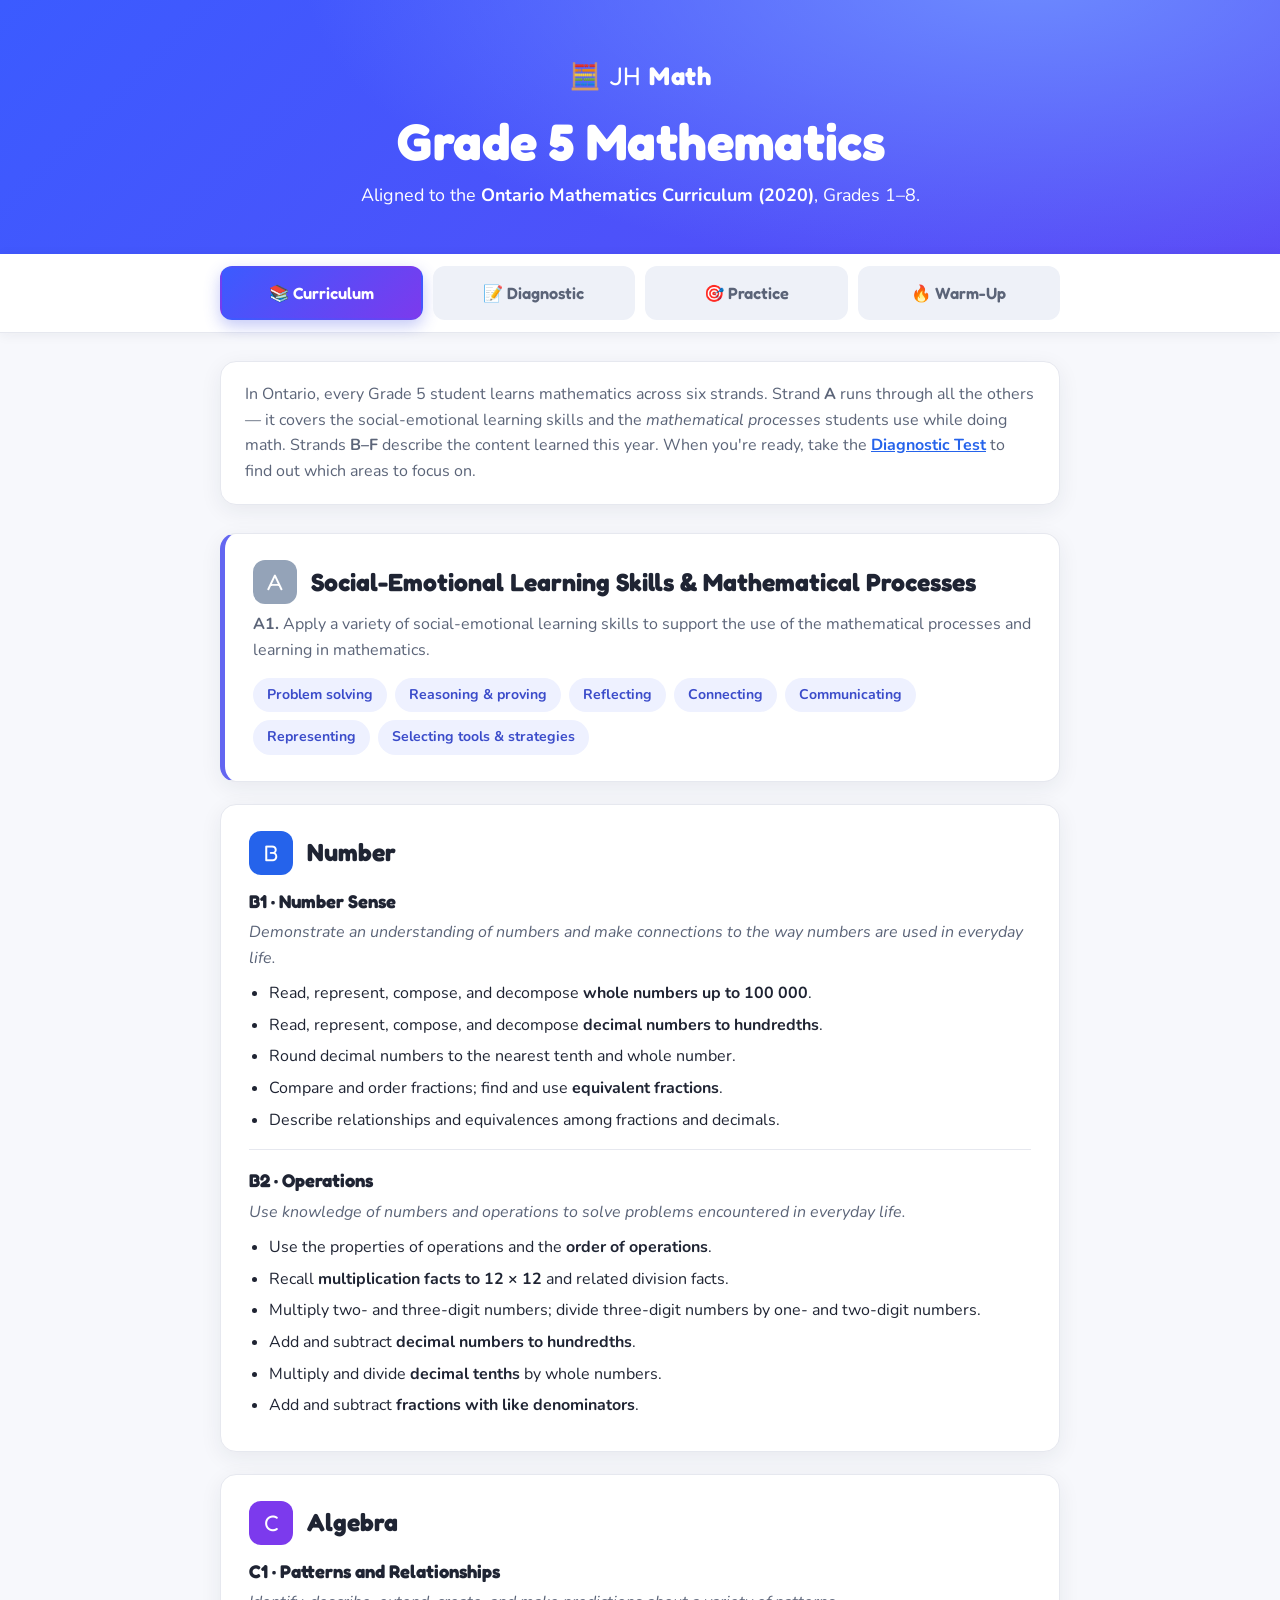
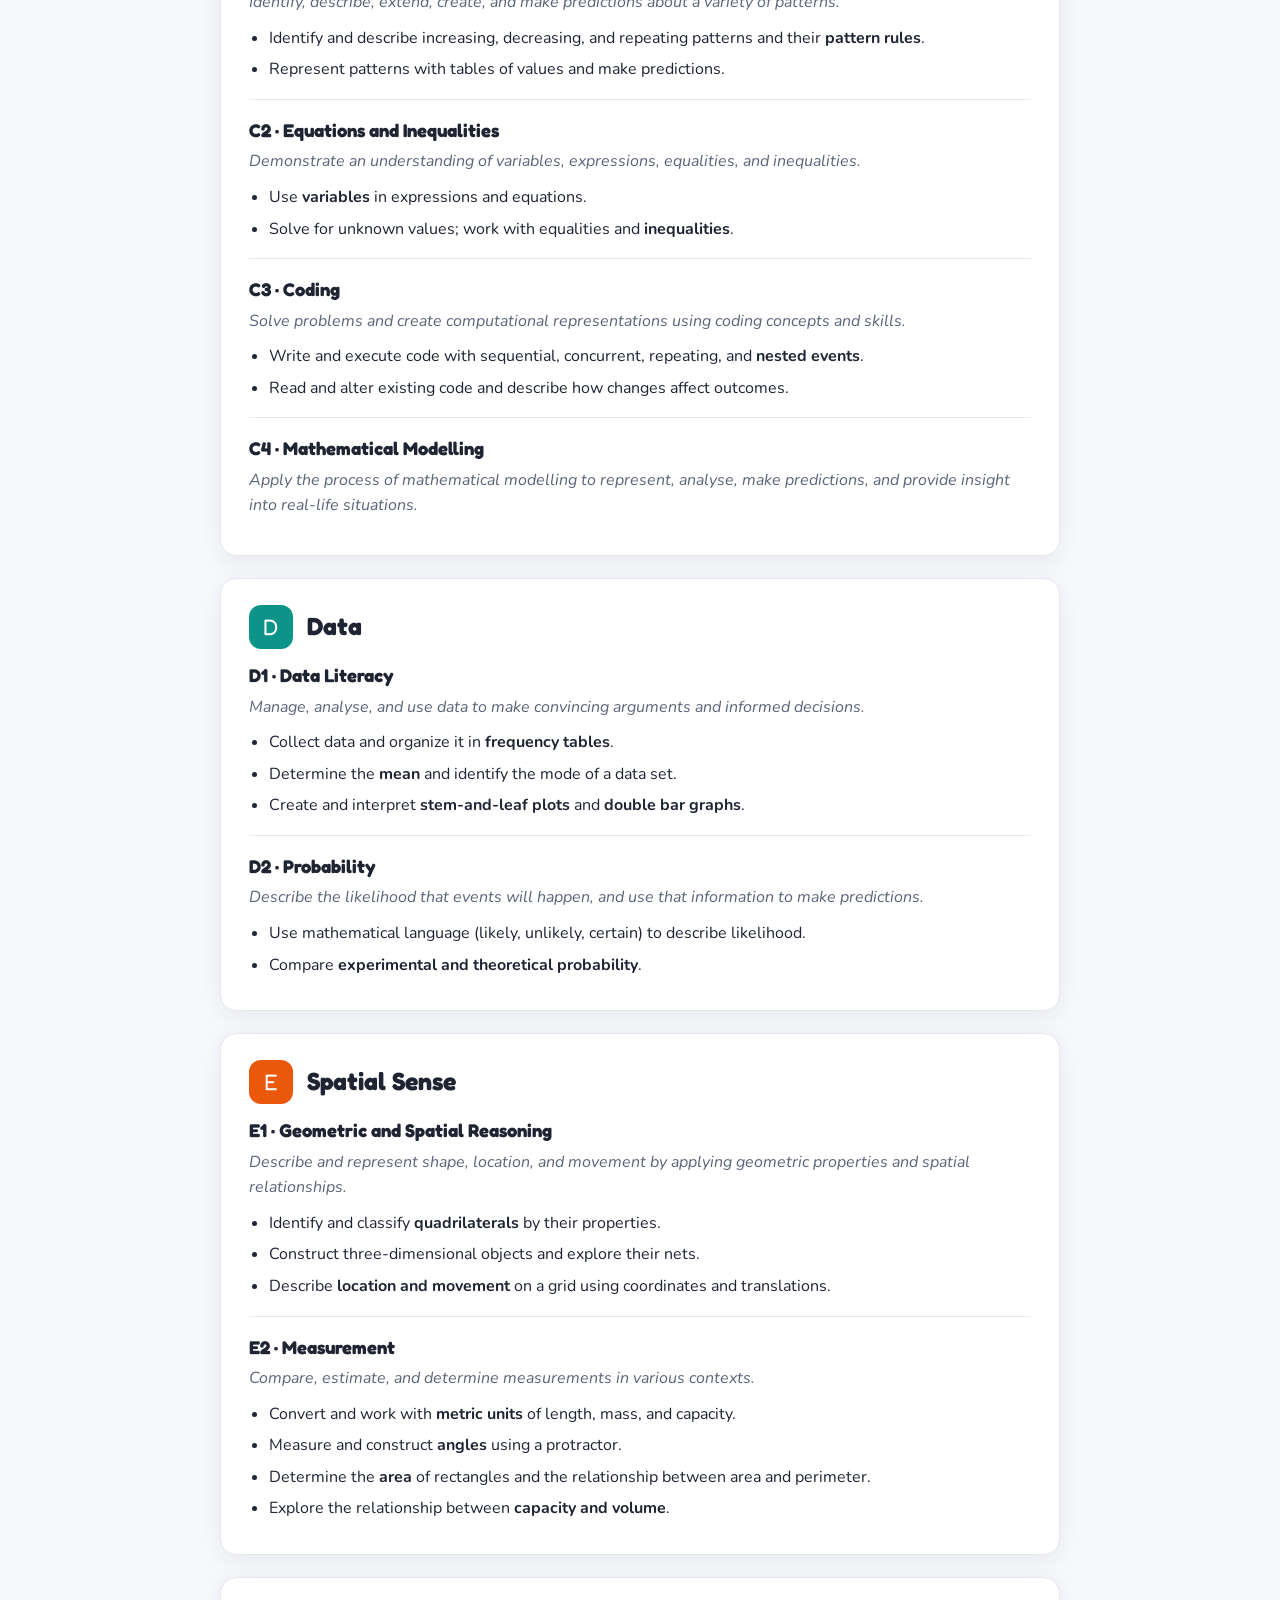
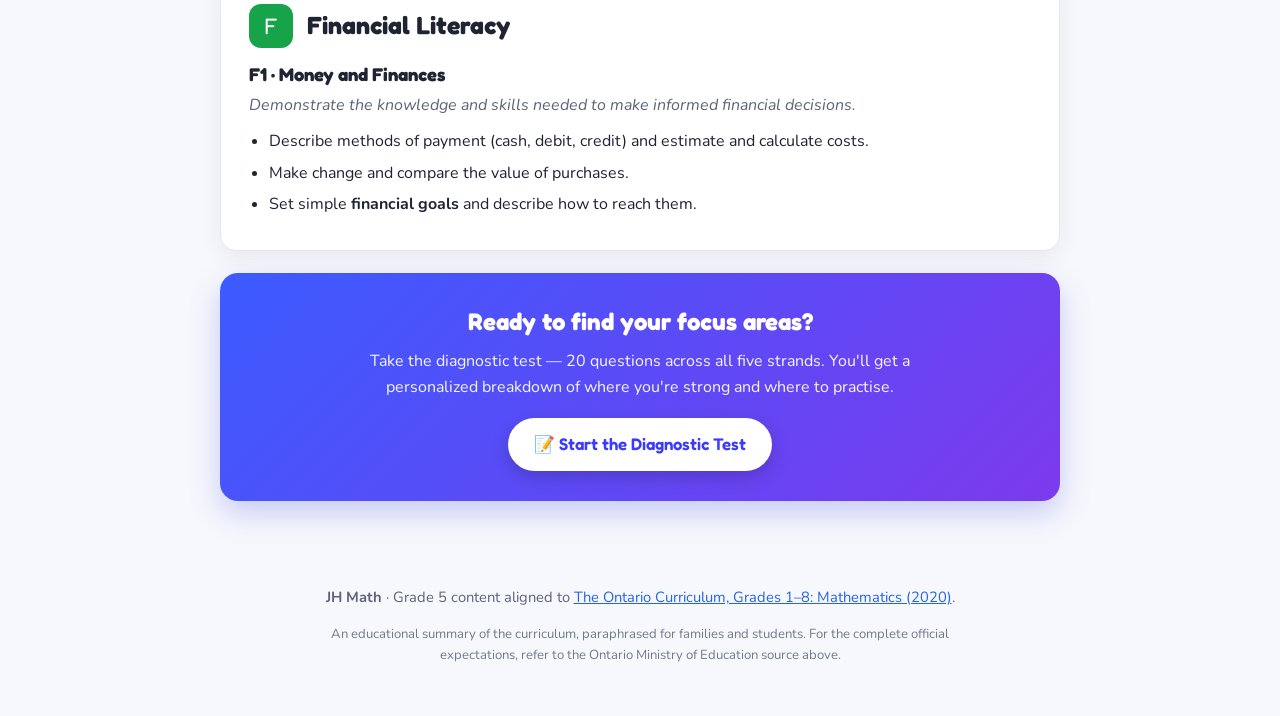
==== commit b2d75584: "Rebrand to JH Math; add Warm-Up & Review (generated drills: facts/regrouping/mental/time/money) - 5 " ====
--- a/index.html
+++ b/index.html
@@ -3,8 +3,8 @@
 <head>
   <meta charset="UTF-8" />
   <meta name="viewport" content="width=device-width, initial-scale=1.0" />
-  <title>AbbyMath — Ontario Grade 5 Curriculum</title>
-  <meta name="description" content="AbbyMath: the Ontario 2020 Grade 5 Mathematics curriculum, organized by strand. Take the diagnostic test to find areas to focus on." />
+  <title>JH Math — Ontario Grade 5 Curriculum</title>
+  <meta name="description" content="JH Math: the Ontario 2020 Grade 5 Mathematics curriculum, organized by strand. Take the diagnostic test to find areas to focus on." />
   <link rel="preconnect" href="https://fonts.googleapis.com" />
   <link rel="preconnect" href="https://fonts.gstatic.com" crossorigin />
   <link href="https://fonts.googleapis.com/css2?family=Fredoka:wght@500;600;700&family=Nunito:wght@400;600;700&display=swap" rel="stylesheet" />
@@ -13,7 +13,7 @@
 <body>
   <header class="hero">
     <div class="hero-inner">
-      <div class="logo">🧮 <span>Abby<strong>Math</strong></span></div>
+      <div class="logo">🧮 <span>JH <strong>Math</strong></span></div>
       <h1>Grade 5 Mathematics</h1>
       <p class="tagline">Aligned to the <strong>Ontario Mathematics Curriculum (2020)</strong>, Grades 1–8.</p>
     </div>
@@ -22,7 +22,9 @@
   <nav class="topnav" aria-label="Primary">
     <div class="topnav-inner">
       <a class="nav-btn active" href="index.html" aria-current="page">📚 Curriculum</a>
-      <a class="nav-btn" href="diagnostic.html">📝 Diagnostic Test</a>
+      <a class="nav-btn" href="diagnostic.html">📝 Diagnostic</a>
+      <a class="nav-btn" href="practice.html">🎯 Practice</a>
+      <a class="nav-btn" href="warmup.html">🔥 Warm-Up</a>
     </div>
   </nav>
 
@@ -176,7 +178,7 @@
   </main>
 
   <footer class="site-footer">
-    <p><strong>AbbyMath</strong> · Grade 5 content aligned to
+    <p><strong>JH Math</strong> · Grade 5 content aligned to
       <a href="https://www.dcp.edu.gov.on.ca/en/curriculum/elementary-mathematics" target="_blank" rel="noopener">The Ontario Curriculum, Grades 1–8: Mathematics (2020)</a>.</p>
     <p class="fineprint">An educational summary of the curriculum, paraphrased for families and students. For the complete official expectations, refer to the Ontario Ministry of Education source above.</p>
   </footer>
--- a/styles.css
+++ b/styles.css
@@ -47,7 +47,8 @@
   border-bottom: 1px solid var(--line);
   box-shadow: 0 2px 12px rgba(31, 36, 51, 0.06);
 }
-.topnav-inner { max-width: 880px; margin: 0 auto; display: flex; gap: 10px; padding: 12px 20px; }
+.topnav-inner { max-width: 880px; margin: 0 auto; display: flex; flex-wrap: wrap; gap: 10px; padding: 12px 20px; }
+.topnav-inner .nav-btn { min-width: 120px; }
 .nav-btn {
   flex: 1; text-align: center; text-decoration: none;
   font-family: "Fredoka", sans-serif; font-size: 1.02rem; font-weight: 600;
@@ -127,6 +128,128 @@
 /* graded states (after submit) */
 .qcard-correct { border-color: #16a34a; }
 .qcard-wrong { border-color: #dc2626; }
+
+/* answer-key option highlighting */
+.qopt.opt-correct { border-color: #16a34a; background: #f0fdf4; }
+.qopt.opt-correct .qopt-text::after { content: " ✓"; color: #16a34a; font-weight: 700; }
+.qopt.opt-wrong { border-color: #dc2626; background: #fef2f2; }
+.qopt.opt-wrong .qopt-text::after { content: " ✗"; color: #dc2626; font-weight: 700; }
+.qopt input:disabled { cursor: default; }
+
+/* per-question explanation (answer key) */
+.explain { margin-top: 14px; background: #eef4ff; border-left: 4px solid var(--b); border-radius: 8px; padding: 11px 14px; font-size: 0.95rem; line-height: 1.55; animation: answerIn 0.3s ease; }
+.ex-correct { color: #15803d; font-weight: 700; }
+.ex-wrong { color: #b91c1c; font-weight: 700; }
+@keyframes answerIn { from { opacity: 0; transform: translateY(-4px); } to { opacity: 1; transform: translateY(0); } }
+
+.res-hint { text-align: center; color: var(--muted); font-size: 0.95rem; margin: 16px 0 0; }
+
+/* ---------- Answer history ---------- */
+.history { background: var(--card); border: 1px solid var(--line); border-radius: 16px; padding: 20px 24px; margin-bottom: 24px; box-shadow: var(--shadow); }
+.history-head { display: flex; align-items: center; justify-content: space-between; gap: 12px; margin-bottom: 6px; }
+.history-head h2 { font-family: "Fredoka", sans-serif; font-size: 1.2rem; margin: 0; }
+.link-btn { background: none; border: none; color: #dc2626; font-weight: 700; cursor: pointer; font-size: 0.88rem; padding: 4px 6px; border-radius: 6px; }
+.link-btn:hover { background: #fef2f2; }
+.hist-item { border-top: 1px solid var(--line); padding: 10px 0; }
+.hist-item summary { cursor: pointer; display: flex; align-items: center; gap: 12px; font-weight: 700; }
+.hist-num { color: var(--ink); }
+.hist-score { background: #eef1ff; color: #3b4cca; border-radius: 999px; padding: 2px 12px; font-size: 0.9rem; }
+.hist-date { color: var(--muted); font-weight: 400; font-size: 0.85rem; margin-left: auto; }
+.hist-focus { margin: 8px 0 6px; color: var(--muted); font-size: 0.92rem; }
+.hist-detail { margin: 0; padding-left: 18px; font-size: 0.88rem; }
+.hist-detail li { margin-bottom: 3px; }
+.hd-ok { color: #15803d; }
+.hd-no { color: #b91c1c; }
+
+/* ---------- Knowledge-gap pie chart ---------- */
+.pie-title { font-family: "Fredoka", sans-serif; font-size: 1.15rem; text-align: center; margin: 22px 0 14px; }
+.pie-wrap { display: flex; flex-wrap: wrap; gap: 22px; align-items: center; justify-content: center; margin-bottom: 8px; }
+.pie-box { flex: 0 0 auto; }
+.pie { width: 240px; height: 240px; display: block; }
+.pie .slice path, .pie .slice circle { cursor: pointer; transition: transform 0.15s ease, opacity 0.15s ease; transform-origin: 140px 140px; }
+.pie .slice:hover path, .pie .slice:hover circle { opacity: 0.85; transform: scale(1.04); }
+.legend { flex: 1 1 260px; min-width: 240px; display: grid; gap: 8px; }
+.legend-item { display: flex; align-items: center; gap: 10px; text-decoration: none; color: var(--ink); background: #f7f9ff; border: 1px solid var(--line); border-radius: 10px; padding: 9px 12px; transition: background 0.15s ease, transform 0.12s ease; }
+.legend-item:hover { background: #eef2ff; transform: translateX(2px); }
+.legend-dot { width: 14px; height: 14px; border-radius: 4px; flex: 0 0 auto; }
+.legend-name { font-weight: 700; flex: 1; }
+.legend-zh { color: var(--muted); font-weight: 400; font-size: 0.85rem; }
+.legend-missed { color: #b91c1c; font-weight: 700; font-size: 0.82rem; white-space: nowrap; }
+.legend-go { color: var(--b); font-weight: 700; font-size: 0.82rem; white-space: nowrap; margin-left: 8px; }
+
+/* ---------- Practice topic menu ---------- */
+.topic-grid { display: grid; grid-template-columns: repeat(auto-fill, minmax(240px, 1fr)); gap: 14px; }
+.topic-card { display: flex; align-items: center; gap: 12px; text-decoration: none; color: var(--ink); background: var(--card); border: 1px solid var(--line); border-radius: 14px; padding: 16px 18px; box-shadow: var(--shadow); transition: transform 0.18s ease, box-shadow 0.18s ease; }
+.topic-card:hover { transform: translateY(-4px); box-shadow: 0 14px 30px rgba(31, 36, 51, 0.12); }
+.topic-dot { width: 18px; height: 18px; border-radius: 6px; flex: 0 0 auto; }
+.topic-name { font-family: "Fredoka", sans-serif; font-weight: 600; flex: 1; }
+.topic-go { color: var(--b); font-weight: 700; font-size: 0.85rem; white-space: nowrap; }
+
+@media (max-width: 560px) {
+  .legend-go { display: none; }
+}
+
+/* ====================== Warm-Up & Review ====================== */
+.hero-warm {
+  background: radial-gradient(1000px 420px at 80% -10%, #fbbf24 0%, transparent 60%),
+              linear-gradient(135deg, #f97316 0%, #16a34a 120%);
+  background-size: 100% 100%, 200% 200%;
+}
+.wintro { color: var(--muted); background: var(--card); border: 1px solid var(--line); border-radius: 14px; padding: 16px 20px; box-shadow: var(--shadow); margin-bottom: 22px; }
+
+/* recurring weak-area banner */
+.weak-banner { background: #fff7ed; border: 1px solid #fed7aa; color: #9a3412; border-radius: 14px; padding: 14px 18px; margin-bottom: 18px; font-size: 0.98rem; }
+
+/* daily warm-up card */
+.daily-card { display: flex; align-items: center; justify-content: space-between; gap: 16px; flex-wrap: wrap;
+  background: linear-gradient(135deg, #f59e0b, #f97316); color: #fff; border-radius: 18px; padding: 22px 26px; margin-bottom: 22px; box-shadow: 0 12px 30px rgba(245, 158, 11, 0.3); }
+.daily-card h2 { font-family: "Fredoka", sans-serif; margin: 0 0 4px; font-size: 1.35rem; }
+.daily-card p { margin: 0; opacity: 0.96; max-width: 460px; }
+.daily-card .cta-btn { color: #c2410c; }
+
+/* topic blocks */
+.wtopic { background: var(--card); border: 1px solid var(--line); border-left: 6px solid var(--tc, #999); border-radius: 16px; padding: 20px 24px; margin-bottom: 20px; box-shadow: var(--shadow); }
+.wtopic-weak { box-shadow: 0 0 0 2px #fdba74, var(--shadow); }
+.wtopic-head { display: flex; align-items: center; gap: 14px; margin-bottom: 14px; }
+.wtopic-icon { font-size: 1.8rem; }
+.wtopic-head h2 { font-family: "Fredoka", sans-serif; font-size: 1.25rem; margin: 0; }
+.wtopic-zh { margin: 2px 0 0; color: var(--muted); font-size: 0.9rem; }
+.focus-badge { background: #ea580c; color: #fff; font-size: 0.7rem; padding: 2px 8px; border-radius: 999px; vertical-align: middle; }
+.task-list { display: grid; gap: 10px; }
+.task-btn { display: flex; align-items: center; justify-content: space-between; gap: 12px; text-align: left;
+  background: #f7f9ff; border: 1.5px solid var(--line); border-radius: 12px; padding: 13px 16px; cursor: pointer;
+  font-family: "Nunito", sans-serif; font-size: 1rem; color: var(--ink); transition: transform 0.12s ease, border-color 0.15s ease, background 0.15s ease; }
+.task-btn:hover { transform: translateX(3px); border-color: var(--tc, #aaa); background: #eef2ff; }
+.task-name { font-weight: 700; }
+.timed-tag { font-weight: 400; }
+.task-status { font-size: 0.82rem; color: var(--muted); font-weight: 700; white-space: nowrap; }
+.task-status.done { color: #16a34a; }
+
+/* run view */
+.run-head { display: flex; align-items: center; gap: 12px; flex-wrap: wrap; margin-bottom: 16px; }
+.back-btn { background: none; border: none; color: var(--b); font-weight: 700; cursor: pointer; font-size: 0.95rem; padding: 4px 0; }
+.run-title { font-family: "Fredoka", sans-serif; font-size: 1.25rem; margin: 0; flex: 1; }
+.stopwatch { background: #fff7ed; color: #9a3412; border-radius: 999px; padding: 5px 14px; font-weight: 700; }
+
+.wq { background: var(--card); border: 1px solid var(--line); border-left: 5px solid var(--tc, #999); border-radius: 12px; padding: 16px 18px; margin-bottom: 12px; box-shadow: var(--shadow); }
+.wq-prompt { font-size: 1.1rem; font-weight: 600; margin-bottom: 10px; }
+.wq-num { color: var(--muted); font-family: "Fredoka", sans-serif; }
+.wq-answer { display: flex; align-items: center; gap: 10px; }
+.wq-input { font-size: 1.05rem; padding: 9px 12px; border: 1.5px solid var(--line); border-radius: 9px; width: 160px; font-family: "Nunito", sans-serif; }
+.wq-input:focus { outline: none; border-color: var(--tc, #3b5bff); box-shadow: 0 0 0 3px rgba(59, 91, 255, 0.12); }
+.wq-mark { font-weight: 800; font-size: 1.2rem; }
+.wq-correct { border-left-color: #16a34a; }
+.wq-correct .wq-mark { color: #16a34a; animation: pop 0.3s ease; }
+.wq-wrong { border-left-color: #dc2626; }
+.wq-wrong .wq-mark { color: #dc2626; }
+.wq-wrong .wq-input { background: #fef2f2; }
+.wq-fix { margin-top: 10px; background: #f0fdf4; border-left: 3px solid #16a34a; border-radius: 8px; padding: 8px 12px; font-size: 0.94rem; animation: answerIn 0.3s ease; }
+.wq-hint { color: var(--muted); }
+@keyframes pop { 0% { transform: scale(0.4); } 60% { transform: scale(1.25); } 100% { transform: scale(1); } }
+
+.encourage { text-align: center; font-size: 1.05rem; font-weight: 700; margin: 4px 0 8px; color: var(--ink); }
+.encourage.celebrate { animation: celebrate 0.6s ease; }
+@keyframes celebrate { 0% { transform: scale(0.8); opacity: 0; } 50% { transform: scale(1.08); } 100% { transform: scale(1); opacity: 1; } }
 
 .quiz-actions { text-align: center; margin: 6px 0 10px; }
 .progress { color: var(--muted); font-weight: 700; margin: 0 0 12px; }
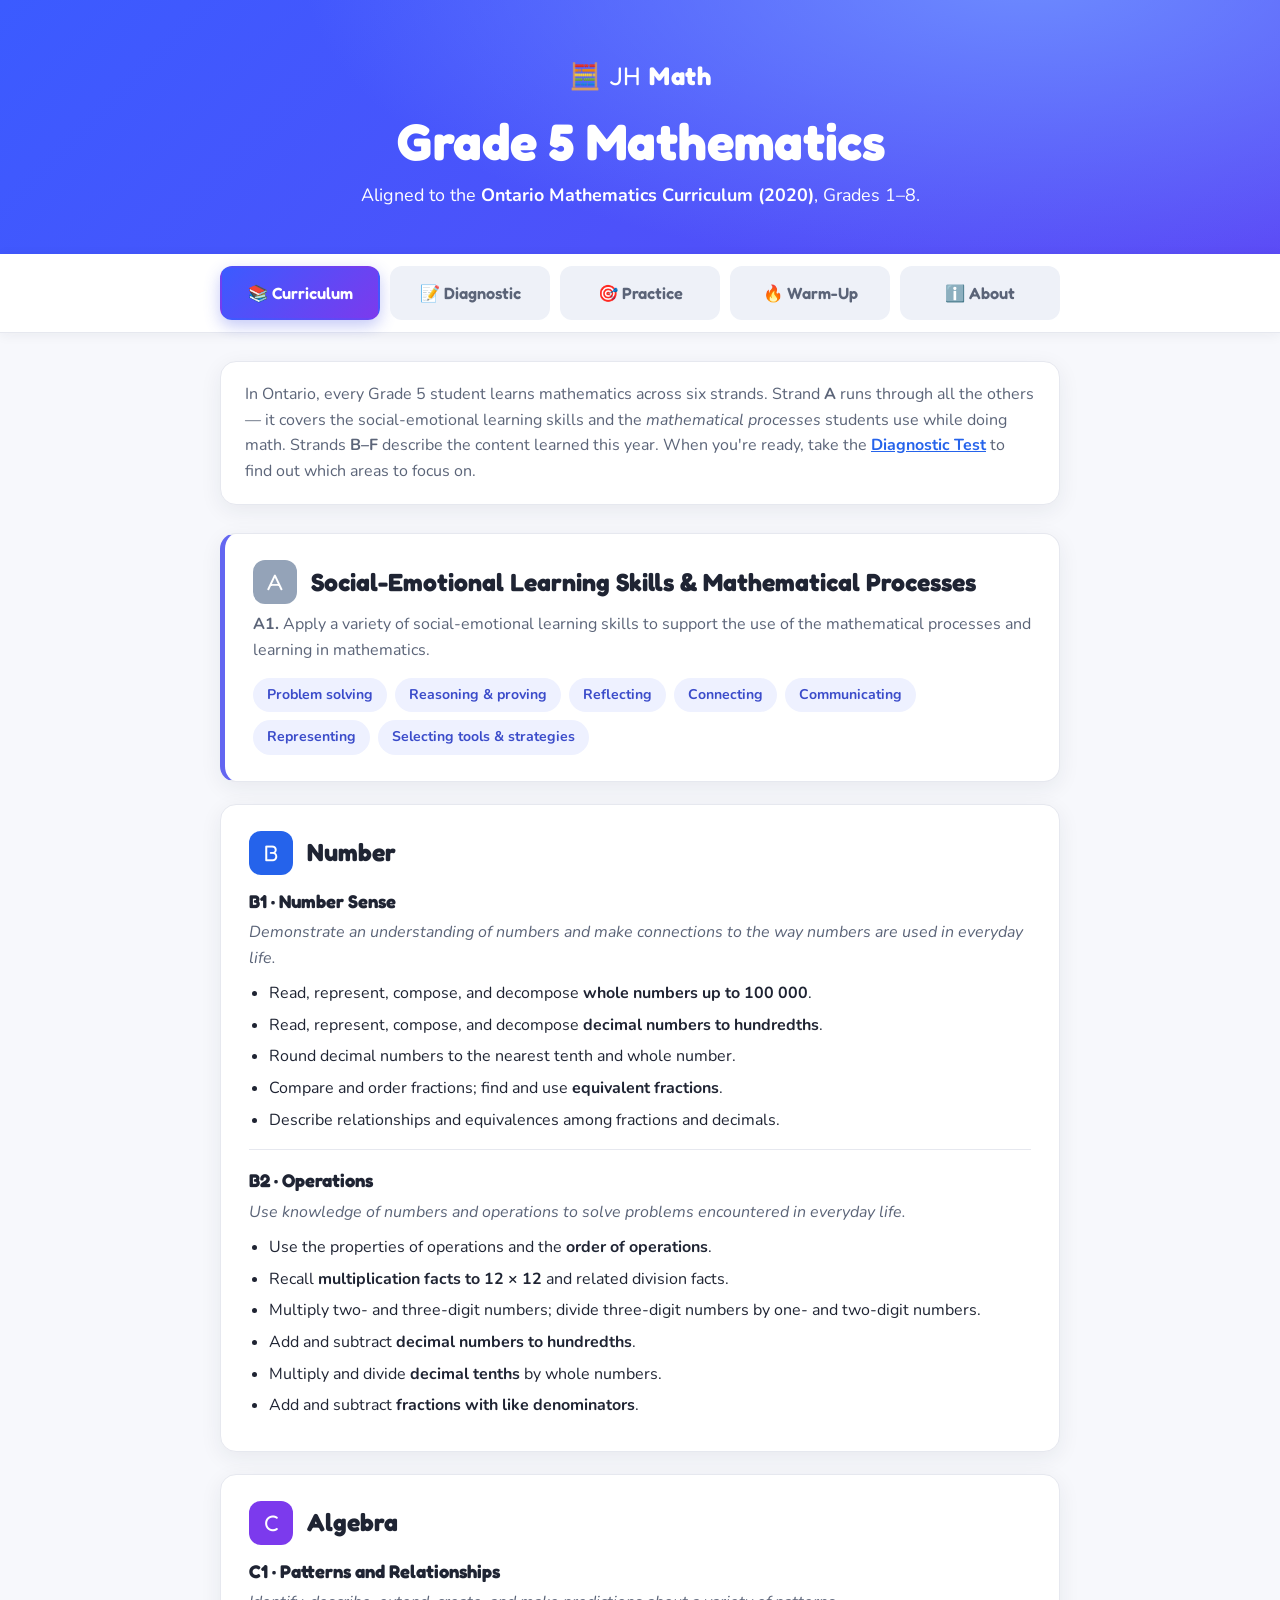
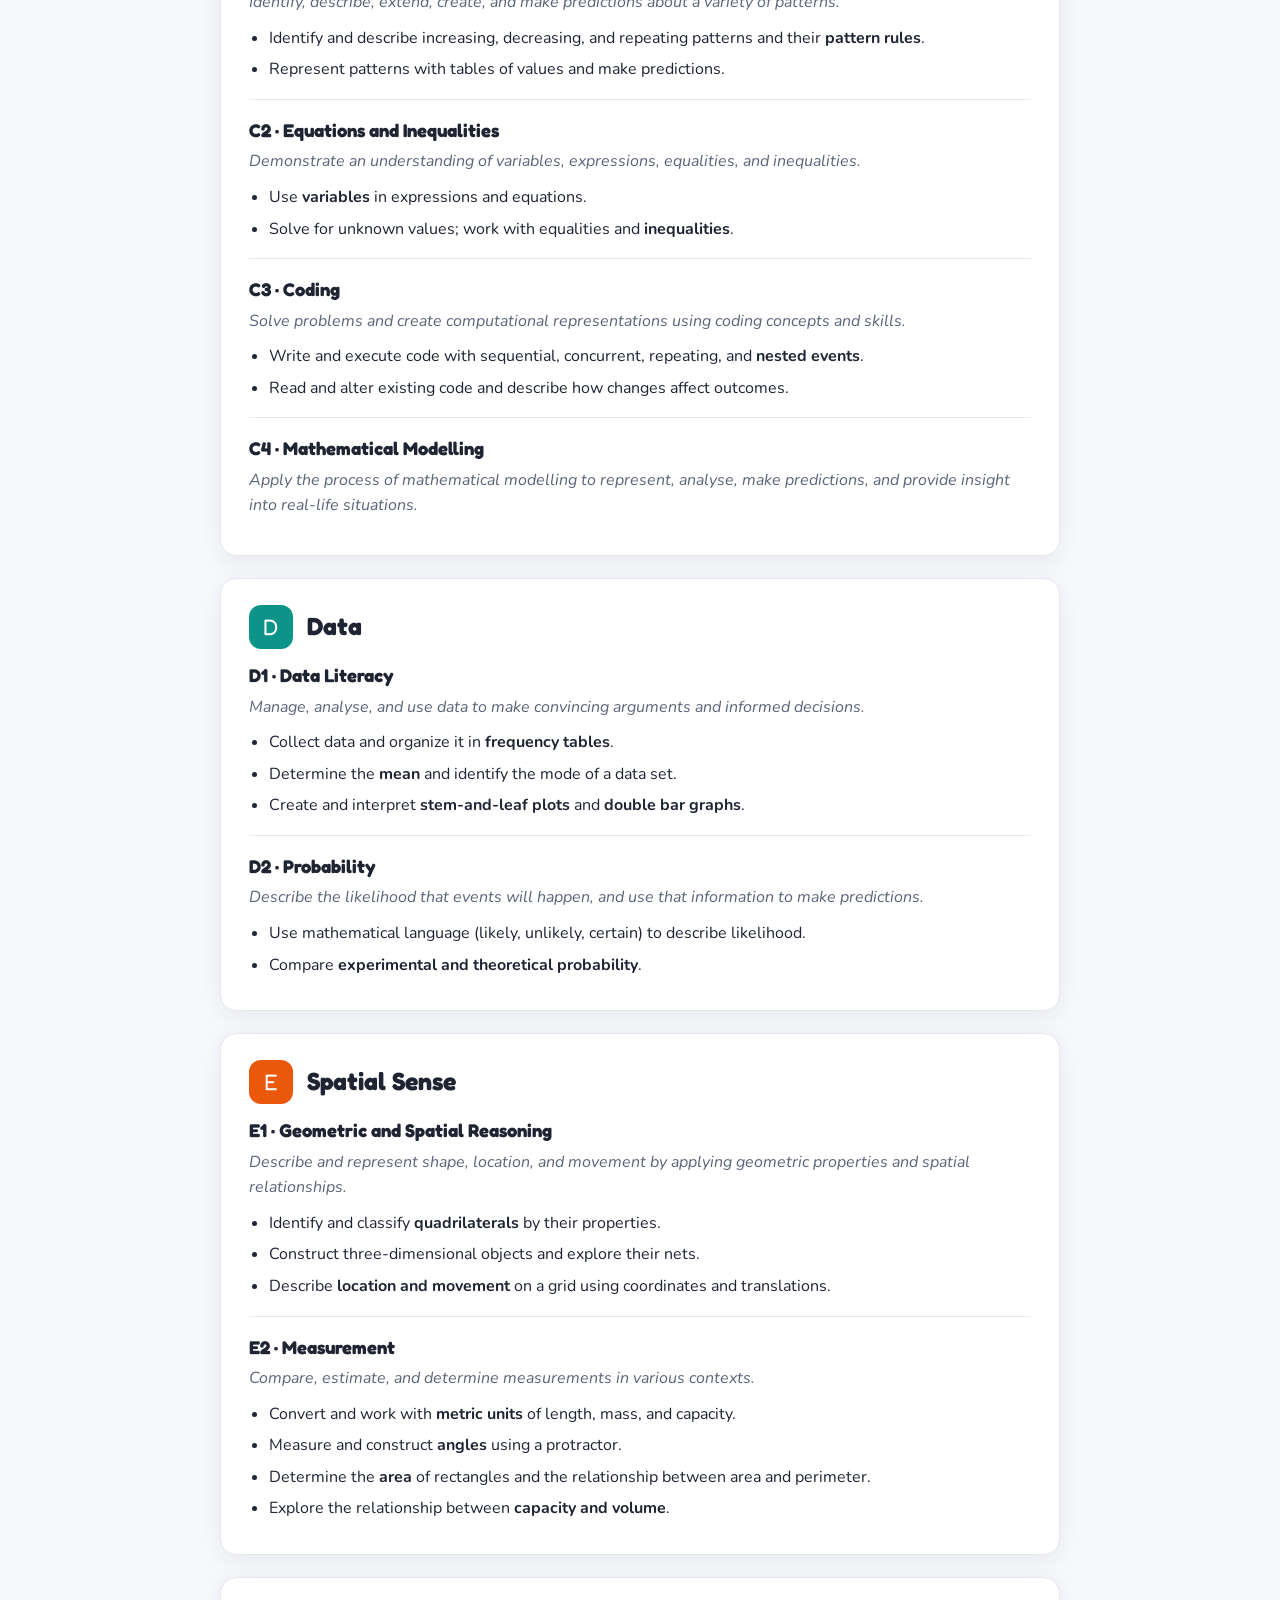
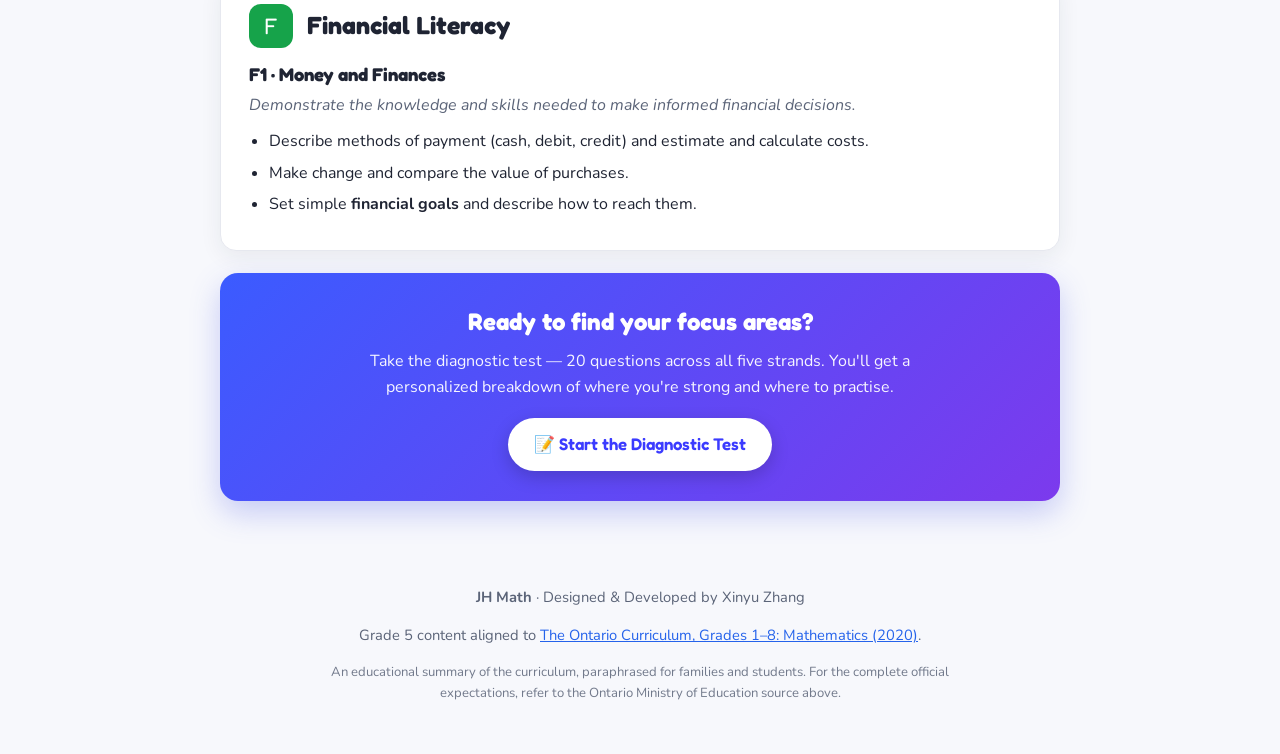
==== commit 0382a24f: "Fix JH Math branding consistency, add About page, add developer attribution - Standardize header log" ====
--- a/index.html
+++ b/index.html
@@ -25,6 +25,7 @@
       <a class="nav-btn" href="diagnostic.html">📝 Diagnostic</a>
       <a class="nav-btn" href="practice.html">🎯 Practice</a>
       <a class="nav-btn" href="warmup.html">🔥 Warm-Up</a>
+      <a class="nav-btn" href="about.html">ℹ️ About</a>
     </div>
   </nav>
 
@@ -178,7 +179,8 @@
   </main>
 
   <footer class="site-footer">
-    <p><strong>JH Math</strong> · Grade 5 content aligned to
+    <p><strong>JH Math</strong> · Designed &amp; Developed by Xinyu Zhang</p>
+    <p>Grade 5 content aligned to
       <a href="https://www.dcp.edu.gov.on.ca/en/curriculum/elementary-mathematics" target="_blank" rel="noopener">The Ontario Curriculum, Grades 1–8: Mathematics (2020)</a>.</p>
     <p class="fineprint">An educational summary of the curriculum, paraphrased for families and students. For the complete official expectations, refer to the Ontario Ministry of Education source above.</p>
   </footer>
--- a/styles.css
+++ b/styles.css
@@ -160,6 +160,8 @@
 .hist-detail li { margin-bottom: 3px; }
 .hd-ok { color: #15803d; }
 .hd-no { color: #b91c1c; }
+.hist-empty { color: var(--muted); margin: 6px 0; }
+.hist-row { margin-top: 12px; }
 
 /* ---------- Knowledge-gap pie chart ---------- */
 .pie-title { font-family: "Fredoka", sans-serif; font-size: 1.15rem; text-align: center; margin: 22px 0 14px; }
@@ -249,6 +251,14 @@
 
 .encourage { text-align: center; font-size: 1.05rem; font-weight: 700; margin: 4px 0 8px; color: var(--ink); }
 .encourage.celebrate { animation: celebrate 0.6s ease; }
+
+.factor-eg { color: var(--muted); font-weight: 400; font-size: 0.85rem; }
+.stat-grid { display: grid; grid-template-columns: repeat(auto-fit, minmax(90px, 1fr)); gap: 12px; margin: 6px 0 16px; }
+.stat { background: #f7f9ff; border: 1px solid var(--line); border-radius: 12px; padding: 14px 10px; text-align: center; }
+.stat-num { font-family: "Fredoka", sans-serif; font-size: 1.6rem; color: #3b3bff; line-height: 1.1; }
+.stat-lbl { color: var(--muted); font-size: 0.82rem; font-weight: 700; margin-top: 2px; }
+.improve { text-align: center; background: #fff7ed; border: 1px solid #fed7aa; color: #9a3412; border-radius: 10px; padding: 10px 14px; margin: 0 0 14px; font-weight: 700; }
+.improve.good { background: #f0fdf4; border-color: #bbf7d0; color: #14532d; }
 @keyframes celebrate { 0% { transform: scale(0.8); opacity: 0; } 50% { transform: scale(1.08); } 100% { transform: scale(1); opacity: 1; } }
 
 .quiz-actions { text-align: center; margin: 6px 0 10px; }
